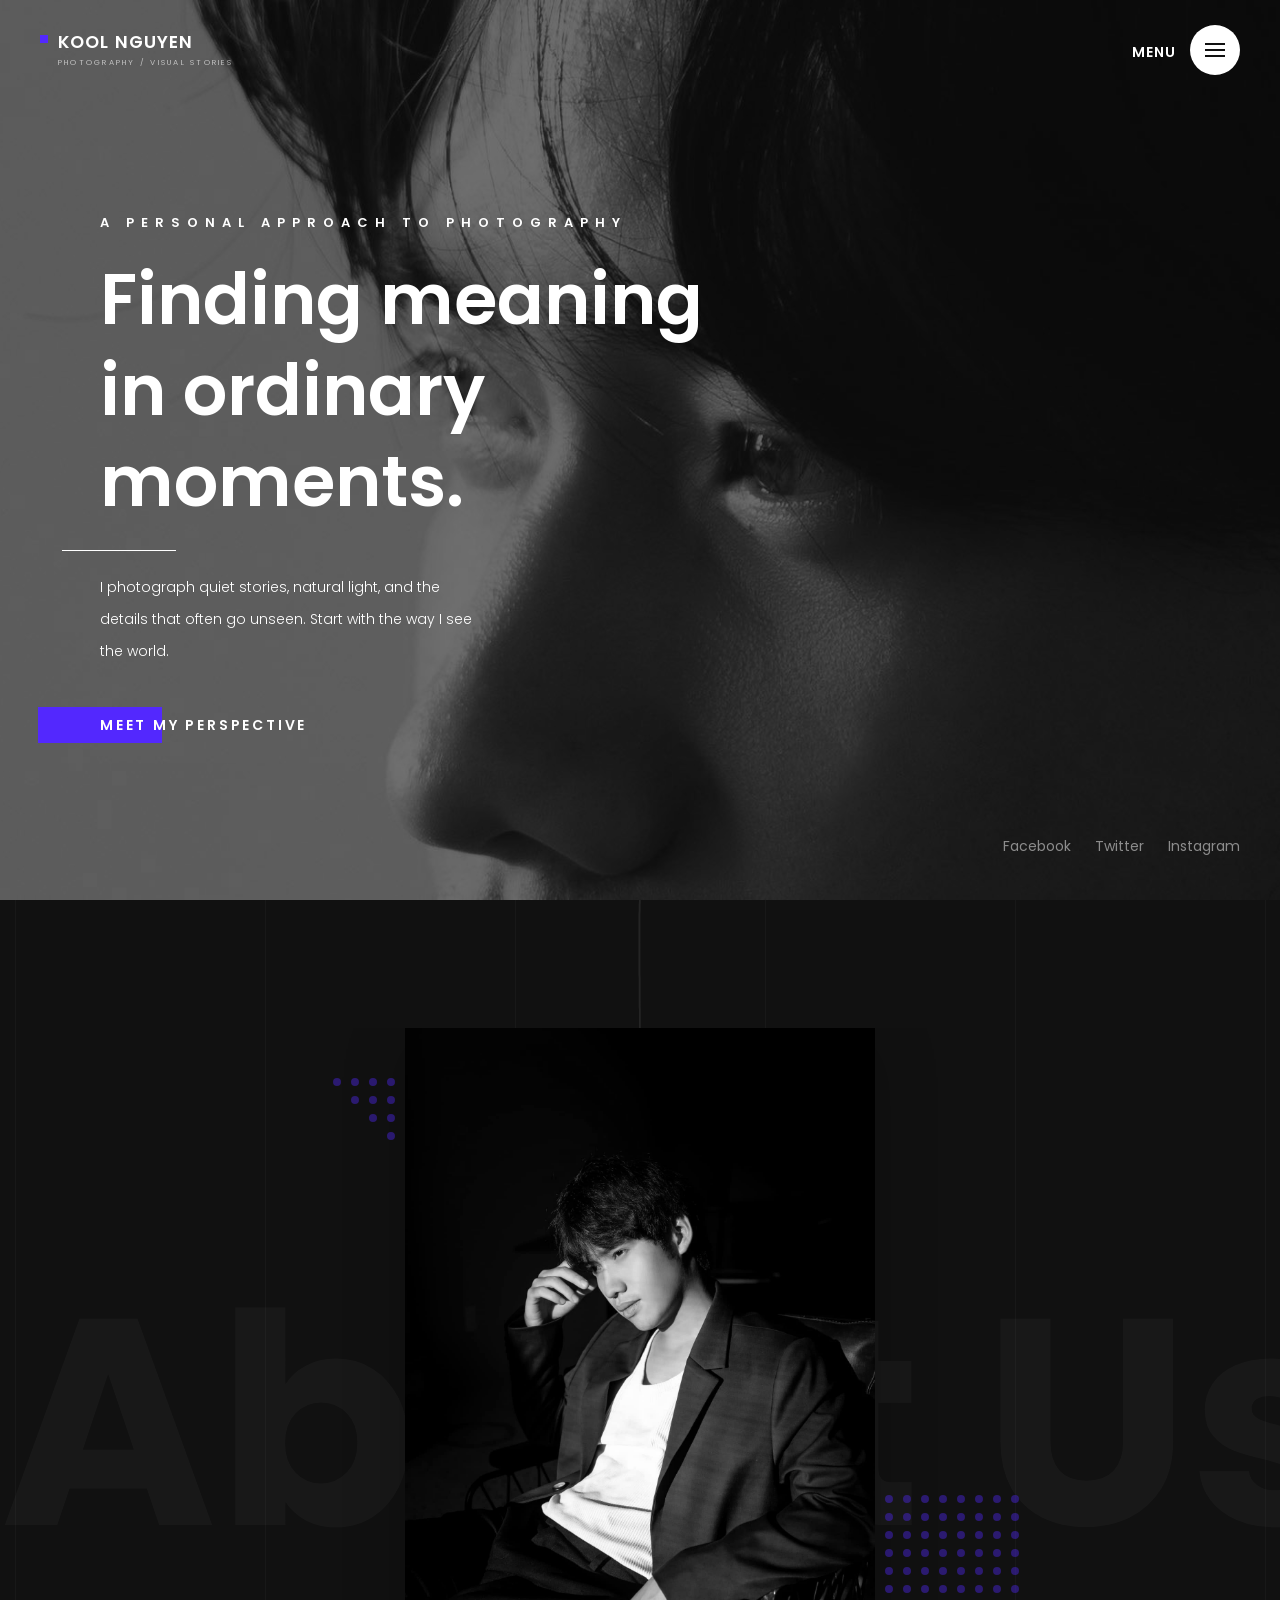
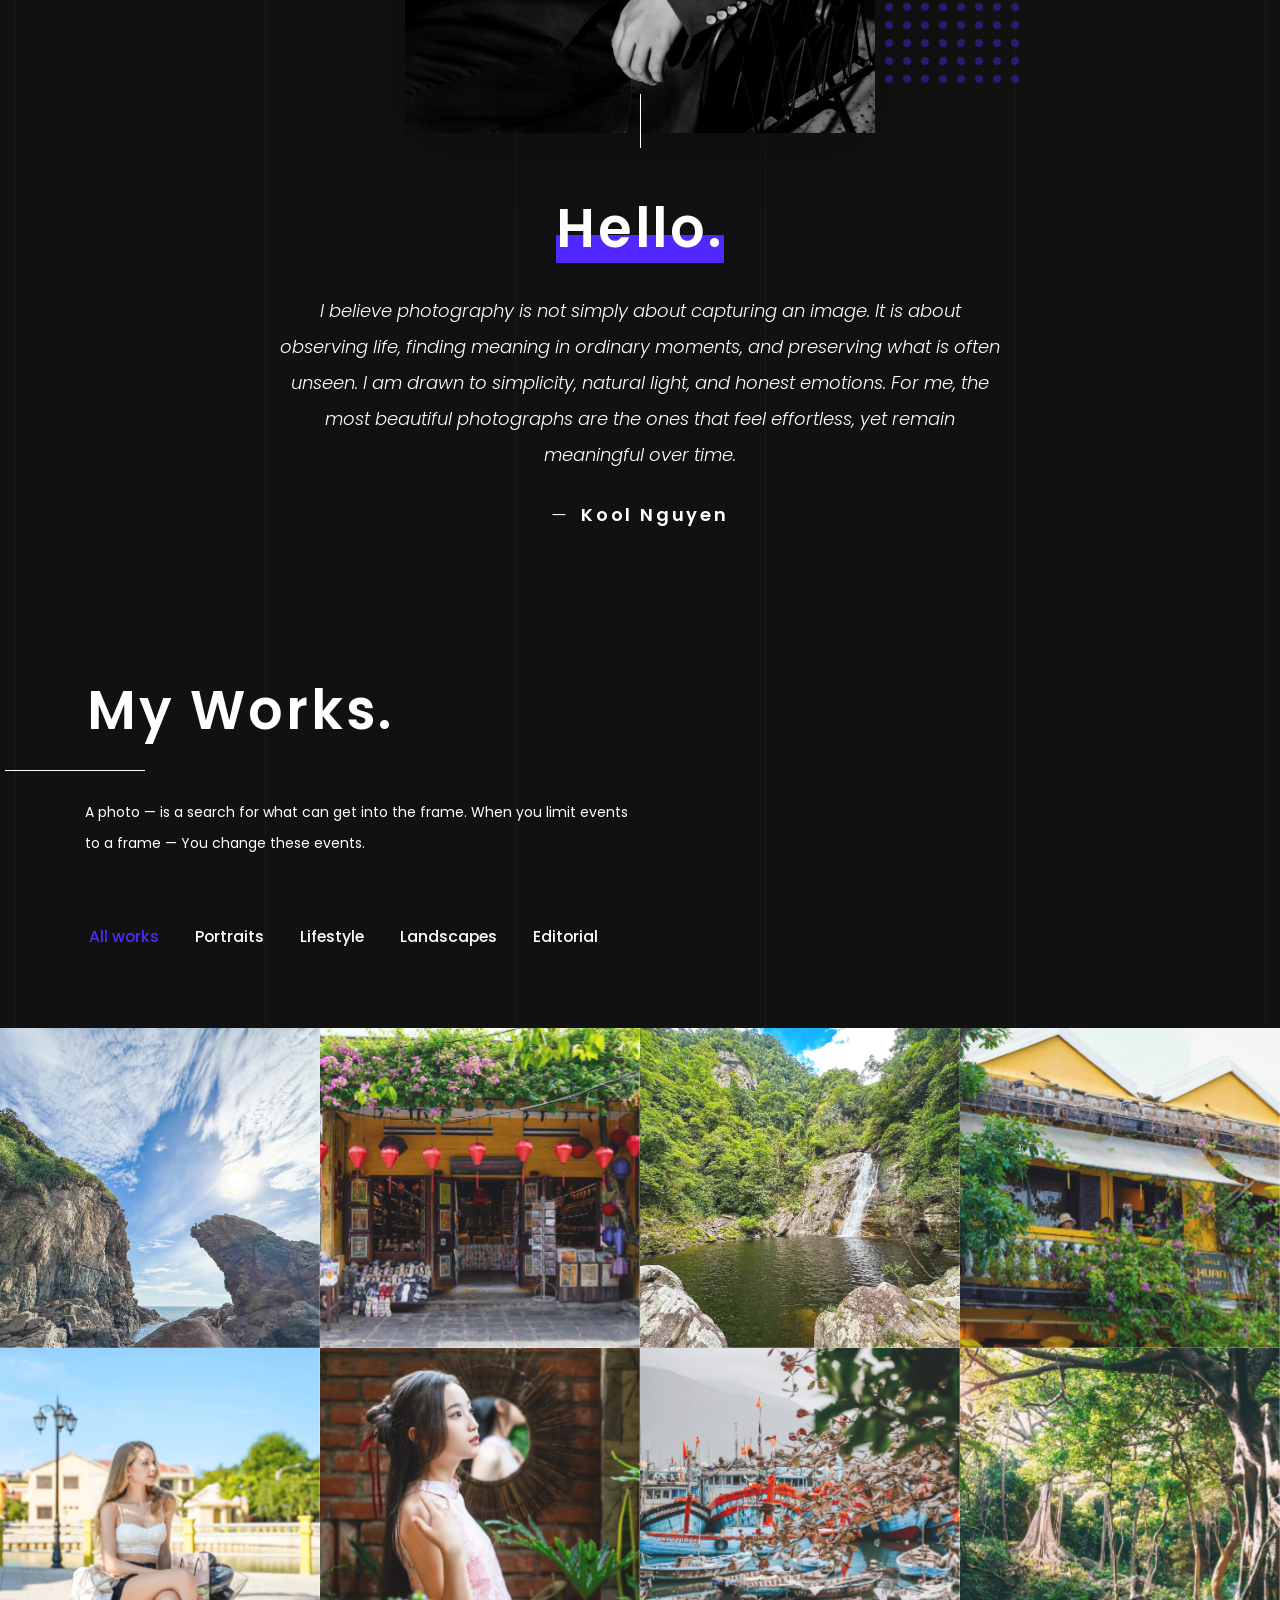
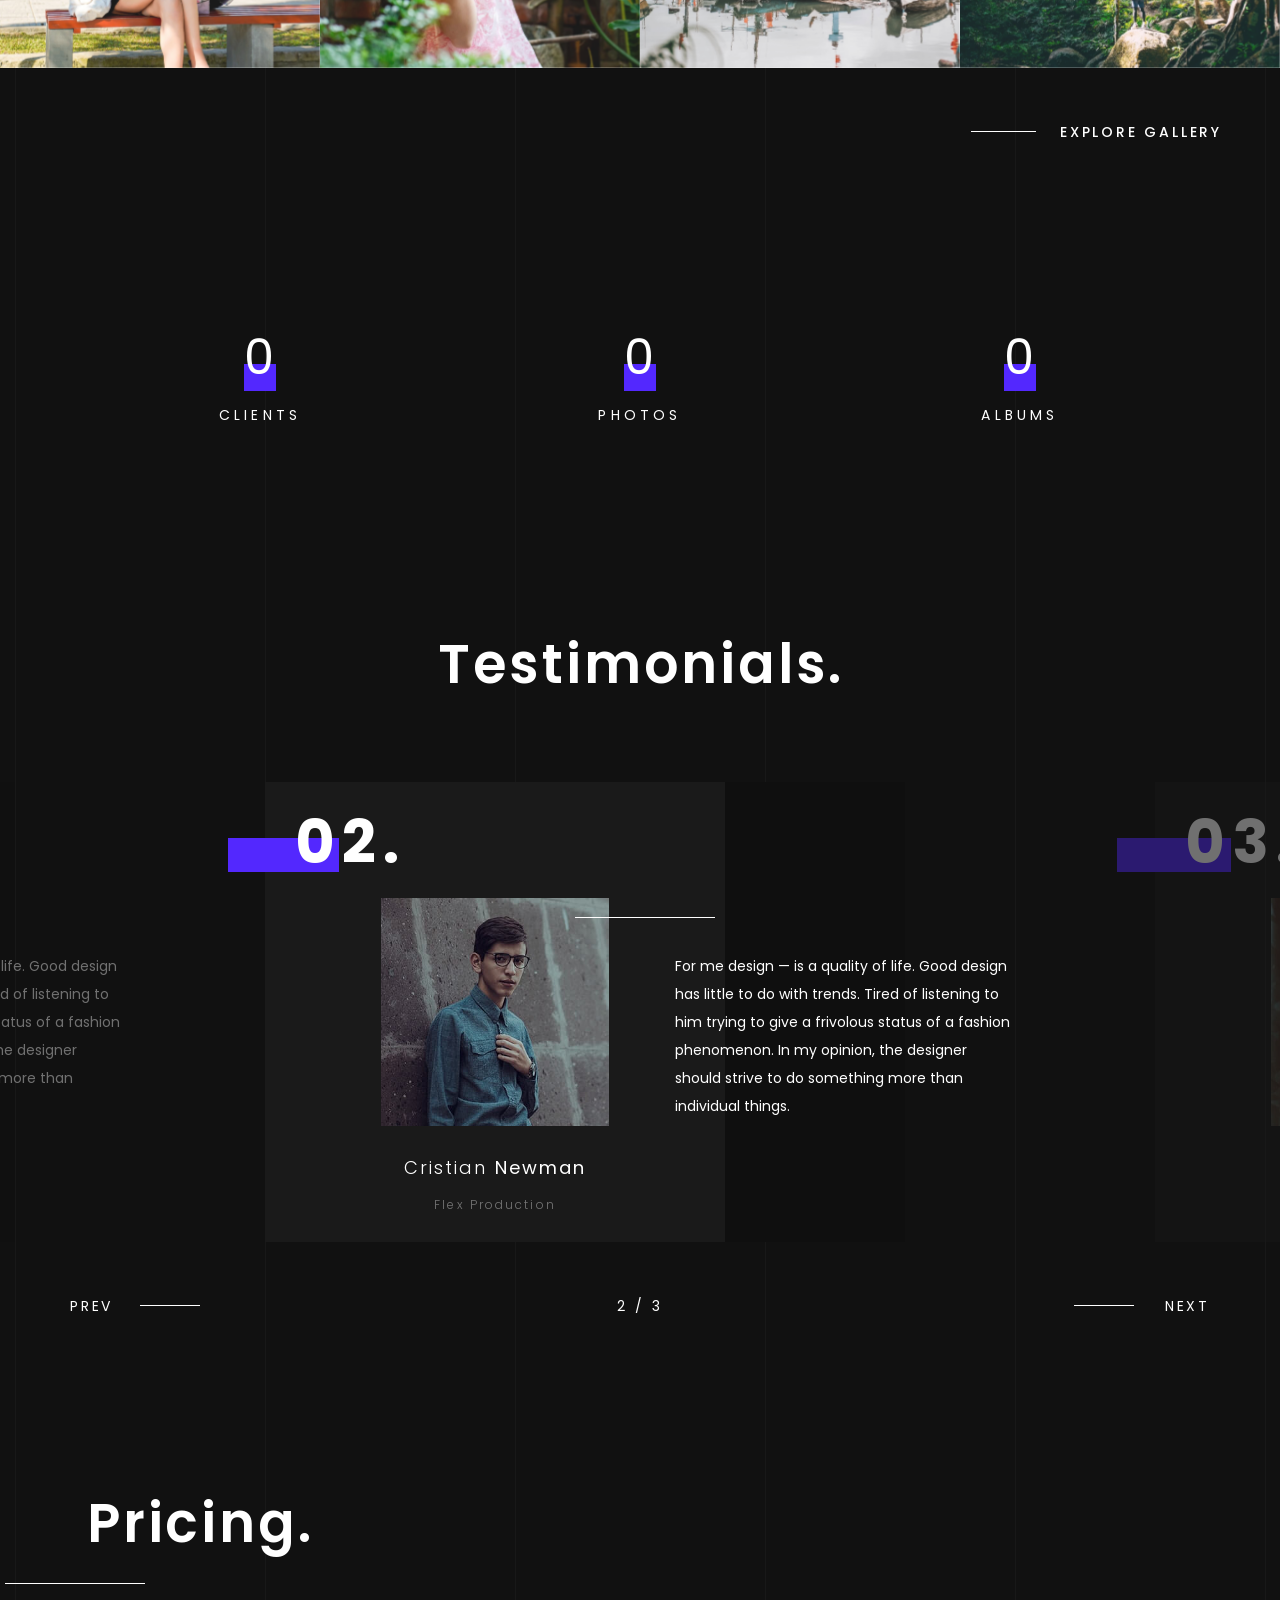
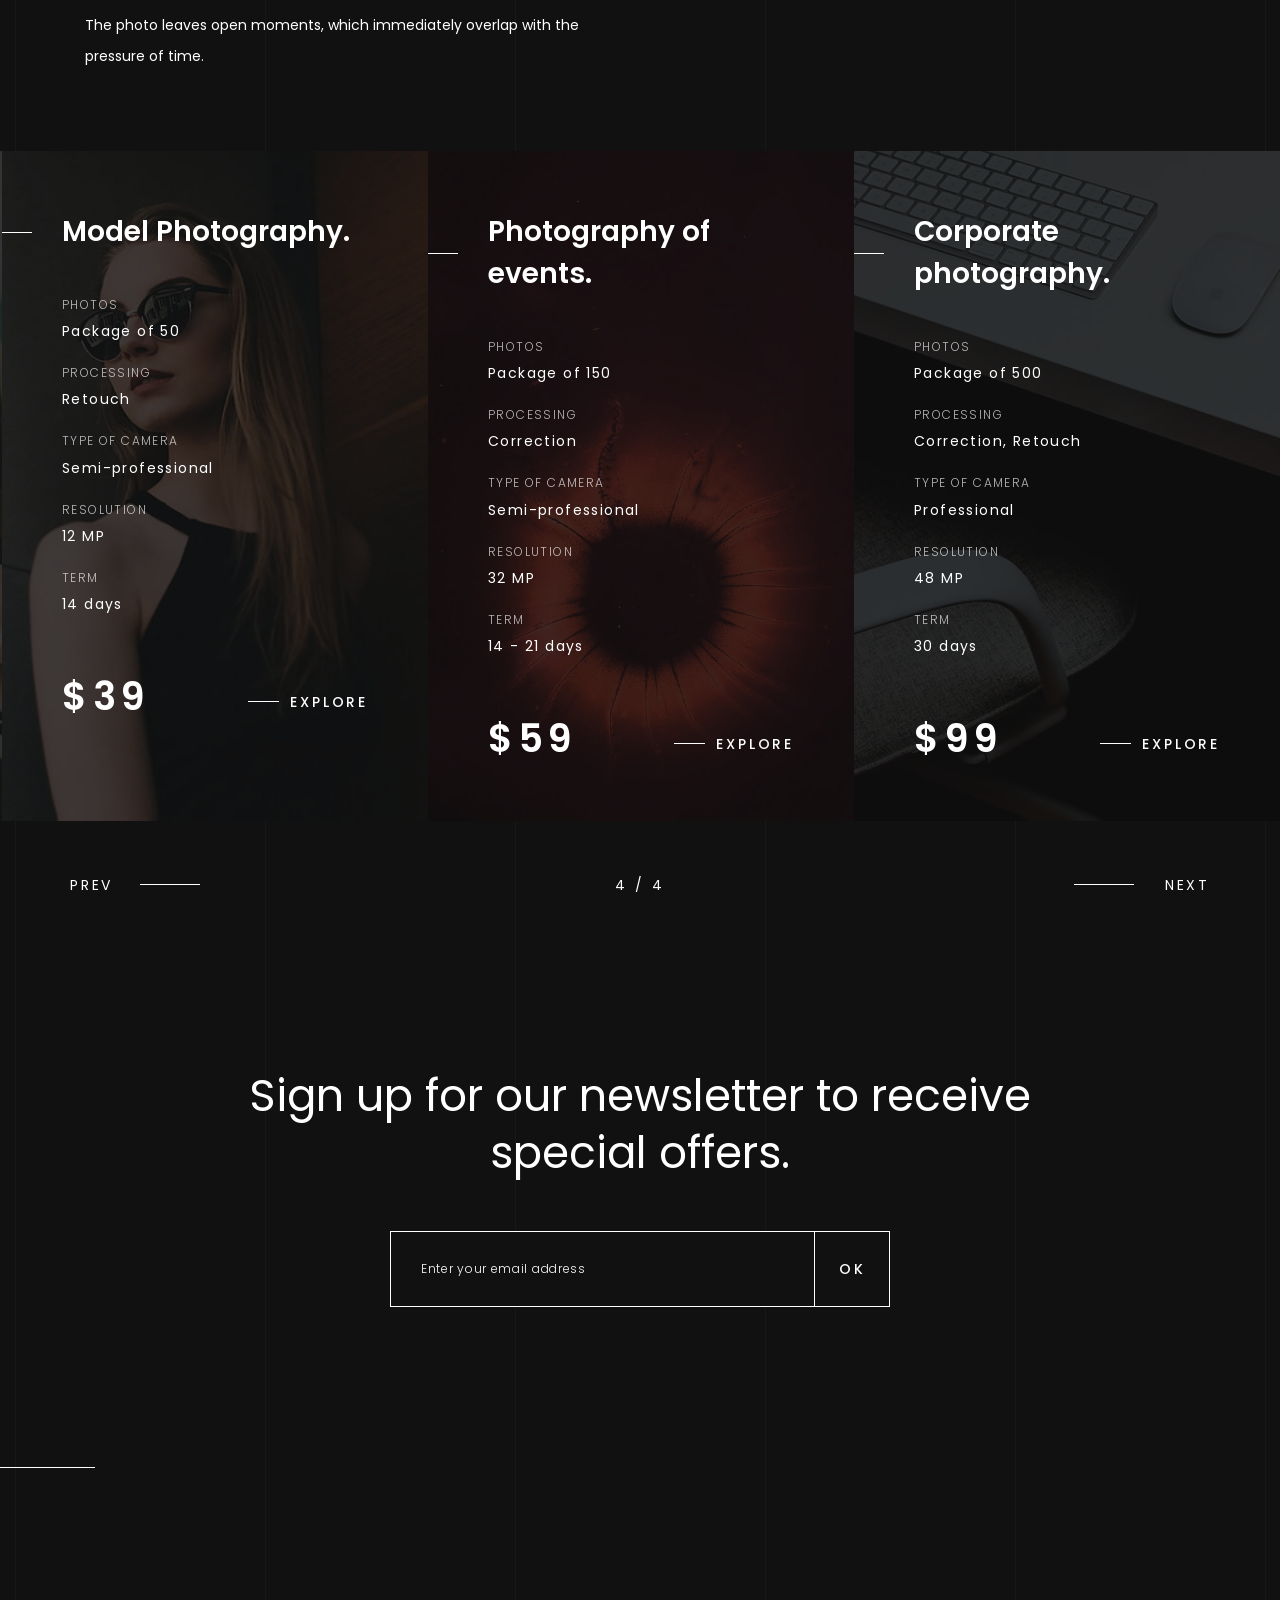
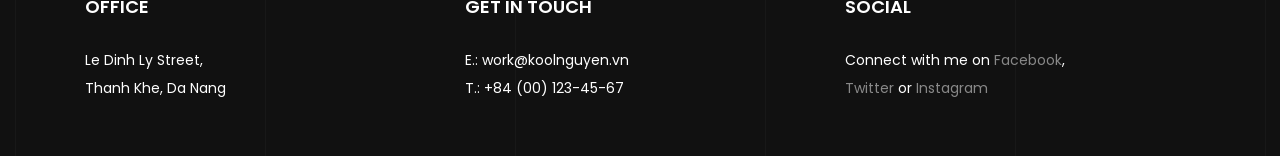
==== index.html @ 9865dab1 "new" ====
<!DOCTYPE html>
<html lang="en">

<head>
	<meta charset="utf-8" />
	<title>Kool Nguyen – Photography / Visual stories</title>

	<!-- Meta Data -->
	<meta http-equiv="X-UA-Compatible" content="IE=edge">
	<meta name="viewport" content="width=device-width, initial-scale=1">
	<meta name="author" content="ArtStyles Brand (ArtTemplate, ArtIcons)" />
	<meta name="keywords" content="" />
	<meta name="description" content="" />

	<!-- Favicons -->
	<link rel="apple-touch-icon" sizes="144x144" href="images/favicons/apple-touch-icon-144x144.png">
	<link rel="apple-touch-icon" sizes="114x114" href="images/favicons/apple-touch-icon-114x114.png">
	<link rel="apple-touch-icon" sizes="72x72" href="images/favicons/apple-touch-icon-72x72.png">
	<link rel="apple-touch-icon" sizes="57x57" href="images/favicons/apple-touch-icon-57x57.png">
	<link rel="shortcut icon" href="images/favicons/favicon.png" type="image/png">

	<!-- Styles -->
	<link rel="stylesheet" type="text/css" href="style/style.css" />

	<!-- Modernizr -->
	<script src="js/modernizr.custom.js" type="text/javascript"></script>

</head>

<body>
	<div class="loading animated">
		<div class="loading-wrap animated bounceInLeft">
			<span class="logotype animated infinite bounceIn">Kool Nguyen</span>
			<span class="loading-tagline">Photography / Visual stories</span>
		</div>
	</div>

	<!-- Header -->
	<nav class="navbar animated slideInDown">
		<div class="navbar-left">
			<a href="index.html" class="navbar-brand " title="Kool Nguyen – Photography / Visual stories">
				<span class="brand-name">Kool Nguyen</span>
				<span class="brand-tagline">Photography / Visual stories</span>
			</a>
		</div>
		<div id="open-overlay-nav" class="hamburger">
			<span class="hamburger__line"></span>
			<span class="hamburger__line"></span>
			<span class="hamburger__line"></span>
			<span class="hamburger__text">Menu</span>
		</div>
	</nav>
	<!-- /Header -->

	<!-- Hero -->
	<header class="hero jarallax" data-image="img/hero-image6.jpg">
		<div class="container">
			<div class="hero__caption" data-start="opacity:1; transform[swing]:translateY(0px)"
				data-500-start="opacity:0; transform[swing]:translateY(-100px)">
				<div class="hero__row">
					<h6 class="title__h6 title__overhead">a personal approach to photography</h6>
					<h1 class="title__h1 hero__title hero__title_line">Finding meaning<br />in ordinary moments.</h1>
					<p class="hero__description">I photograph quiet stories, natural light, and the details that often go unseen. Start with the way I see the world.</p>
					<a class="btn hero__btn" href="#hello">Meet my perspective</a>
				</div>
			</div>
		</div>
		<div class="hero__social animated slideInUp">
			<a class="link_decoration" href="#facebook">Facebook</a>
			<a class="link_decoration" href="#twitter">Twitter</a>
			<a class="link_decoration" href="#instagram">Instagram</a>
		</div>
	</header>
	<!-- /Hero -->

	<!-- Hello -->
	<section class="section section__hello section_no-space-bottom" id="hello">
		<div class="container">
			<div class="box-image">
				<div class="reveal">
					<img src="img/hello-image3.jpg" alt="Hello!">
				</div>
			</div>
			<div class="row justify-content-center">
				<div class="col-12 col-lg-8 col__quote text-center" data-bottom="transform[swing]:translateY(0px)"
					data--400-top="transform[swing]:translateY(-100px)">
					<h2 class="title__section title__h1 title_decoration title_vertical-line-top">Hello.</h2>
					<blockquote class="block-quote block-quote__about">
						<p>I believe photography is not simply about capturing an image. It is about observing life,
							finding meaning in ordinary moments, and preserving what is often unseen. I am drawn to
							simplicity, natural light, and honest emotions. For me, the most beautiful photographs are
							the ones that feel effortless, yet remain meaningful over time.</p>
						— <cite>Kool Nguyen</cite>
					</blockquote>
				</div>
			</div>
		</div>
		<div class="text-decoration" data-100-start="transform[swing]:translateY(100px)"
			data--800-top="transform[swing]:translateY(-100px)">About Us</div>
	</section>
	<!-- /Hello -->

	<!-- My Works -->
	<section class="section section-works">
		<div class="container">
			<div class="row">
				<div class="col section__header-wrap">
					<h2 class="title__section title__h1 title_horizontal-line"><span class="reveal reveal_gray">My
							Works.</span></h2>
					<p class="section__subtitle">A photo — is a search for what can get into the frame. When you limit
						events to a frame — You change these events.</p>
				</div>
				<div class="col-12 works-filter-wrap">
					<div class="select works-filter">
						<span class="placeholder">Select category</span>
						<ul class="filter">
							<li class="filter__item active" data-filter="*"><a class="filter__link active" href="#filter">All works</a></li>
							<li class="filter__item" data-filter=".category-portraits"><a class="filter__link" href="#filter">Portraits</a></li>
							<li class="filter__item" data-filter=".category-lifestyle"><a class="filter__link" href="#filter">Lifestyle</a></li>
							<li class="filter__item" data-filter=".category-landscapes"><a class="filter__link" href="#filter">Landscapes</a></li>
							<li class="filter__item" data-filter=".category-editorial"><a class="filter__link" href="#filter">Editorial</a></li>
						</ul>
						<input type="hidden" name="works-category" />
					</div>
				</div>
			</div>
		</div>

		<div class="container-fluid">
			<div class="grid-gallery grid-gallery__base grid-gallery_fully filter-container">
				<!-- Picture -->
				<figure class="item-portfolio item-portfolio__column-four category-portraits">
					<a class="link-photo" href="img/01_image.jpg" data-width="900" data-height="900"
						data-caption="<div class='options__photo'><span>MAKE</span>NIKON D700</div><div class='options__photo'><span>SHUTTER SPEED</span>1/2500s</div><div class='options__photo'><span>APERTURE</span>f/1.2</div><div class='options__photo'><span>FOCAL LENGTH</span>25mm</div><div class='options__photo'><span>ISO</span>200</div>">
						<img class="image-portfolio" src="img/01_image.jpg" alt="Photo">
					</a>
					<ul class="item-details">
						<li><a href="#location"><i class="fa fa-location-arrow" aria-hidden="true"></i></a></li>
						<li class="item-details_right"><a href="#like"><i class="fa fa-heart"
									aria-hidden="true"></i></a><span>18</span></li>
					</ul>
				</figure>

				<!-- Picture -->
				<figure class="item-portfolio item-portfolio__column-four category-lifestyle">
					<a class="link-photo" href="img/03_image.jpg" data-width="900" data-height="1800"
						data-caption="<div class='options__photo'><span>MAKE</span>NIKON D700</div><div class='options__photo'><span>SHUTTER SPEED</span>1/2500s</div><div class='options__photo'><span>APERTURE</span>f/1.2</div><div class='options__photo'><span>FOCAL LENGTH</span>25mm</div><div class='options__photo'><span>ISO</span>200</div>">
						<img class="image-portfolio" src="img/03_image.jpg" alt="Photo">
					</a>
					<ul class="item-details">
						<li><a href="#location"><i class="fa fa-location-arrow" aria-hidden="true"></i></a></li>
						<li class="item-details_right"><a href="#like"><i class="fa fa-heart"
									aria-hidden="true"></i></a><span>61</span></li>
					</ul>
				</figure>

				<!-- Picture -->
				<figure class="item-portfolio item-portfolio__column-four category-landscapes">
					<a class="link-photo" href="img/02_image.jpg" data-width="900" data-height="900"
						data-caption="<div class='options__photo'><span>MAKE</span>NIKON D700</div><div class='options__photo'><span>SHUTTER SPEED</span>1/2500s</div><div class='options__photo'><span>APERTURE</span>f/1.2</div><div class='options__photo'><span>FOCAL LENGTH</span>25mm</div><div class='options__photo'><span>ISO</span>200</div>">
						<img class="image-portfolio" src="img/02_image.jpg" alt="Photo">
					</a>
					<ul class="item-details">
						<li><a href="#location"><i class="fa fa-location-arrow" aria-hidden="true"></i></a></li>
						<li class="item-details_right"><a href="#like"><i class="fa fa-heart"
									aria-hidden="true"></i></a><span>39</span></li>
					</ul>
				</figure>

				<!-- Picture -->
				<figure class="item-portfolio item-portfolio__column-four category-portraits">
					<a class="link-photo" href="img/04_image.jpg" data-width="900" data-height="1800"
						data-caption="<div class='options__photo'><span>MAKE</span>NIKON D700</div><div class='options__photo'><span>SHUTTER SPEED</span>1/2500s</div><div class='options__photo'><span>APERTURE</span>f/1.2</div><div class='options__photo'><span>FOCAL LENGTH</span>25mm</div><div class='options__photo'><span>ISO</span>200</div>">
						<img class="image-portfolio" src="img/04_image.jpg" alt="Photo">
					</a>
					<ul class="item-details">
						<li><a href="#location"><i class="fa fa-location-arrow" aria-hidden="true"></i></a></li>
						<li class="item-details_right"><a href="#like"><i class="fa fa-heart"
									aria-hidden="true"></i></a><span>7</span></li>
					</ul>
				</figure>

				<!-- Picture -->
				<figure class="item-portfolio item-portfolio__column-four category-lifestyle">
					<a class="link-photo" href="img/05_image.jpg" data-width="900" data-height="900"
						data-caption="<div class='options__photo'><span>MAKE</span>NIKON D700</div><div class='options__photo'><span>SHUTTER SPEED</span>1/2500s</div><div class='options__photo'><span>APERTURE</span>f/1.2</div><div class='options__photo'><span>FOCAL LENGTH</span>25mm</div><div class='options__photo'><span>ISO</span>200</div>">
						<img class="image-portfolio" src="img/05_image.jpg" alt="Photo">
					</a>
					<ul class="item-details">
						<li><a href="#location"><i class="fa fa-location-arrow" aria-hidden="true"></i></a></li>
						<li class="item-details_right"><a href="#like"><i class="fa fa-heart"
									aria-hidden="true"></i></a><span>24</span></li>
					</ul>
				</figure>

				<!-- Picture -->
				<figure class="item-portfolio item-portfolio__column-four category-landscapes">
					<a class="link-photo" href="img/06_image.jpg" data-width="900" data-height="900"
						data-caption="<div class='options__photo'><span>MAKE</span>NIKON D700</div><div class='options__photo'><span>SHUTTER SPEED</span>1/2500s</div><div class='options__photo'><span>APERTURE</span>f/1.2</div><div class='options__photo'><span>FOCAL LENGTH</span>25mm</div><div class='options__photo'><span>ISO</span>200</div>">
						<img class="image-portfolio" src="img/06_image.jpg" alt="Photo">
					</a>
					<ul class="item-details">
						<li><a href="#location"><i class="fa fa-location-arrow" aria-hidden="true"></i></a></li>
						<li class="item-details_right"><a href="#like"><i class="fa fa-heart"
									aria-hidden="true"></i></a><span>14</span></li>
					</ul>
				</figure>

				<!-- Picture -->
				<figure class="item-portfolio item-portfolio__column-four category-editorial">
					<a class="link-photo" href="img/14_image.jpg" data-width="600" data-height="800"
						data-caption="<div class='options__photo'><span>MAKE</span>NIKON D700</div><div class='options__photo'><span>SHUTTER SPEED</span>1/2500s</div><div class='options__photo'><span>APERTURE</span>f/1.2</div><div class='options__photo'><span>FOCAL LENGTH</span>25mm</div><div class='options__photo'><span>ISO</span>200</div>">
						<img class="image-portfolio" src="img/14_image.jpg" alt="Photo">
					</a>
					<ul class="item-details">
						<li><a href="#location"><i class="fa fa-location-arrow" aria-hidden="true"></i></a></li>
						<li class="item-details_right"><a href="#like"><i class="fa fa-heart"
									aria-hidden="true"></i></a><span>24</span></li>
					</ul>
				</figure>

				<!-- Picture -->
				<figure class="item-portfolio item-portfolio__column-four category-lifestyle">
					<a class="link-photo" href="img/19_image.jpg" data-width="900" data-height="1340"
						data-caption="<div class='options__photo'><span>MAKE</span>NIKON D700</div><div class='options__photo'><span>SHUTTER SPEED</span>1/2500s</div><div class='options__photo'><span>APERTURE</span>f/1.2</div><div class='options__photo'><span>FOCAL LENGTH</span>25mm</div><div class='options__photo'><span>ISO</span>200</div>">
						<img class="image-portfolio" src="img/19_image.jpg" alt="Photo">
					</a>
					<ul class="item-details">
						<li><a href="#location"><i class="fa fa-location-arrow" aria-hidden="true"></i></a></li>
						<li class="item-details_right"><a href="#like"><i class="fa fa-heart"
									aria-hidden="true"></i></a><span>14</span></li>
					</ul>
				</figure>
			</div>

			<a href="#" class="btn-link btn-link_right">explore gallery</a>
		</div>
	</section>
	<!-- /My Works -->

	<!-- Statistics -->
	<section class="section section-counters text-center">
		<div class="container">
			<div class="row os">
				<div class="col-12 col-md-4">
					<div class="counter">
						<div class="counter__date title_decoration">300</div>
						<div class="counter__name">Clients</div>
					</div>
				</div>
				<div class="col-12 col-md-4">
					<div class="counter">
						<div class="counter__date title_decoration">4357</div>
						<div class="counter__name">Photos</div>
					</div>
				</div>
				<div class="col-12 col-md-4">
					<div class="counter counter_last-child">
						<div class="counter__date title_decoration">500</div>
						<div class="counter__name">Albums</div>
					</div>
				</div>
			</div>
		</div>
	</section>
	<!-- /Statistics -->

	<!-- Testimonials -->
	<section class="section  section_top-space-230">
		<div class="container">
			<div class="row">
				<div class="col section__header-wrap">
					<h2 class="title__section title__h1 title_center"><span
							class="reveal reveal_gray">Testimonials.</span></h2>
				</div>
			</div>
		</div>

		<div class="client-carousel swiper-container">
			<div class="swiper-wrapper">
				<!-- Item -->
				<div class="swiper-slide client-carousel-item">
					<div class="item__block-number">
						<span>01.</span>
					</div>
					<div class="item__block-author">
						<div class="item__block-image">
							<img src="img/client_image_01.jpg" alt="Alison Cooper">
						</div>
						<div class="item__block-name">
							<h3 class="client__name">Alison <strong>Cooper</strong></h3>
							<h4 class="cleint__organization">LEX Сompany</h4>
						</div>
					</div>
					<div class="item__block-description">
						<p>For me design — is a quality of life. Good design has little to do with trends. Tired of
							listening to him trying to give a frivolous status of a fashion phenomenon. In my opinion,
							the designer should strive to do something more than individual things.</p>
					</div>
				</div>
				<!-- /Item -->

				<!-- Item -->
				<div class="swiper-slide client-carousel-item">
					<div class="item__block-author">
						<div class="item__block-number">
							<span>02.</span>
						</div>
						<div class="item__block-image">
							<img src="img/client_image_02.jpg" alt="Alison Cooper">
						</div>
						<div class="item__block-name">
							<h3 class="client__name">Cristian <strong>Newman</strong></h3>
							<h4 class="cleint__organization">Flex Production</h4>
						</div>
					</div>
					<div class="item__block-description">
						<p>For me design — is a quality of life. Good design has little to do with trends. Tired of
							listening to him trying to give a frivolous status of a fashion phenomenon. In my opinion,
							the designer should strive to do something more than individual things.</p>
					</div>
				</div>
				<!-- /Item -->

				<!-- Item -->
				<div class="swiper-slide client-carousel-item">
					<div class="item__block-number">
						<span>03.</span>
					</div>
					<div class="item__block-author">
						<div class="item__block-image">
							<img src="img/client_image_03.jpg" alt="Alison Cooper">
						</div>
						<div class="item__block-name">
							<h3 class="client__name">Jennifer <strong>Pallian</strong></h3>
							<h4 class="cleint__organization">ONE Plus Agency</h4>
						</div>
					</div>
					<div class="item__block-description">
						<p>I like people with a sophisticated mind and at the same time simple in communication. These
							qualities can be combined quite naturally. However, objects, like people, look pathetic if
							these properties are connected in them artificially.</p>
					</div>
				</div>
				<!-- /Item -->
			</div>

			<!-- Control -->
			<div class="swiper-control">
				<div class="swiper-pagination"></div>
				<div class="swiper-button-next">NEXT</div>
				<div class="swiper-button-prev">PREV</div>
			</div>
		</div>
	</section>
	<!-- /Testimonials -->

	<!-- Pricing -->
	<section class="section">
		<div class="container">
			<div class="row">
				<div class="col section__header-wrap">
					<h2 class="title__section title__h1 title_horizontal-line"><span
							class="reveal reveal_gray">Pricing.</span></h2>
					<p class="section__subtitle">The photo leaves open moments, which immediately overlap with the
						pressure of time.</p>
				</div>
			</div>
		</div>

		<div class="pricing-grid swiper-container">
			<div class="swiper-wrapper">
				<!-- Item -->
				<div class="swiper-slide pricing-grid__item pricing-grid__item_one"
					style="background-image: url(img/image_pricing_01.jpg)">
					<h4 class="title__h4">Model Photography.</h4>
					<div class="pricing-options">
						<div class="pricing-options__name">Photos</div>
						<div class="pricing-options__included">Package of 50</div>
					</div>
					<div class="pricing-options">
						<div class="pricing-options__name">Processing</div>
						<div class="pricing-options__included">Retouch</div>
					</div>
					<div class="pricing-options">
						<div class="pricing-options__name">Type of camera</div>
						<div class="pricing-options__included">Semi-professional</div>
					</div>
					<div class="pricing-options">
						<div class="pricing-options__name">Resolution</div>
						<div class="pricing-options__included">12 MP</div>
					</div>
					<div class="pricing-options">
						<div class="pricing-options__name">Term</div>
						<div class="pricing-options__included">14 days</div>
					</div>
					<footer class="pricing-footer">
						<div class="price">$39</div>
						<a href="#price" class="btn-link btn-link_right">Explore</a>
					</footer>
				</div>
				<!-- /Item -->

				<!-- Item -->
				<div class="swiper-slide pricing-grid__item pricing-grid__item_two"
					style="background-image: url(img/image_pricing_02.jpg)">
					<h4 class="title__h4">Photography of events.</h4>
					<div class="pricing-options">
						<div class="pricing-options__name">Photos</div>
						<div class="pricing-options__included">Package of 150</div>
					</div>
					<div class="pricing-options">
						<div class="pricing-options__name">Processing</div>
						<div class="pricing-options__included">Correction</div>
					</div>
					<div class="pricing-options">
						<div class="pricing-options__name">Type of camera</div>
						<div class="pricing-options__included">Semi-professional</div>
					</div>
					<div class="pricing-options">
						<div class="pricing-options__name">Resolution</div>
						<div class="pricing-options__included">32 MP</div>
					</div>
					<div class="pricing-options">
						<div class="pricing-options__name">Term</div>
						<div class="pricing-options__included">14 - 21 days</div>
					</div>
					<footer class="pricing-footer">
						<div class="price">$59</div>
						<a href="#price" class="btn-link btn-link_right">Explore</a>
					</footer>
				</div>
				<!-- /Item -->

				<!-- Item -->
				<div class="swiper-slide pricing-grid__item pricing-grid__item_three"
					style="background-image: url(img/image_pricing_03.jpg)">
					<h4 class="title__h4">Corporate photography.</h4>
					<div class="pricing-options">
						<div class="pricing-options__name">Photos</div>
						<div class="pricing-options__included">Package of 500</div>
					</div>
					<div class="pricing-options">
						<div class="pricing-options__name">Processing</div>
						<div class="pricing-options__included">Correction, Retouch</div>
					</div>
					<div class="pricing-options">
						<div class="pricing-options__name">Type of camera</div>
						<div class="pricing-options__included">Professional</div>
					</div>
					<div class="pricing-options">
						<div class="pricing-options__name">Resolution</div>
						<div class="pricing-options__included">48 MP</div>
					</div>
					<div class="pricing-options">
						<div class="pricing-options__name">Term</div>
						<div class="pricing-options__included">30 days</div>
					</div>
					<footer class="pricing-footer">
						<div class="price">$99</div>
						<a href="#price" class="btn-link btn-link_right">Explore</a>
					</footer>
				</div>
				<!-- /Item -->

				<!-- Item -->
				<div class="swiper-slide pricing-grid__item pricing-grid__item_four"
					style="background-image: url(img/image_pricing_05.jpg)">
					<h4 class="title__h4">Photography for movies.</h4>
					<div class="pricing-options">
						<div class="pricing-options__name">Photos</div>
						<div class="pricing-options__included">Unlimited</div>
					</div>
					<div class="pricing-options">
						<div class="pricing-options__name">Processing</div>
						<div class="pricing-options__included">All types of installation</div>
					</div>
					<div class="pricing-options">
						<div class="pricing-options__name">Type of camera</div>
						<div class="pricing-options__included">Professional</div>
					</div>
					<div class="pricing-options">
						<div class="pricing-options__name">Resolution</div>
						<div class="pricing-options__included">68 MP</div>
					</div>
					<div class="pricing-options">
						<div class="pricing-options__name">Term</div>
						<div class="pricing-options__included">Individual</div>
					</div>
					<footer class="pricing-footer">
						<div class="price price_small">Individual</div>
						<a href="#price" class="btn-link btn-link_right">Explore</a>
					</footer>
				</div>
				<!-- /Item -->
			</div>

			<!-- Control -->
			<div class="swiper-control">
				<div class="swiper-pagination"></div>
				<div class="swiper-button-next">NEXT</div>
				<div class="swiper-button-prev">PREV</div>
			</div>
		</div>
	</section>
	<!-- /Pricing -->

	<!-- Newsletter -->
	<section class="section section-newsletter">
		<div class="container">
			<div class="row justify-content-center">
				<div class="col-12 col-lg-9 section__header-wrap">
					<h2 class="title title__h2 title_center title_normal"><span class="reveal reveal_gray">Sign up for
							our newsletter to receive special offers.</span></h2>
				</div>
			</div>

			<div class="form-group">
				<form class="subscribe-form" data-toggle="validator">
					<div class="subscribe-form__inner">
						<input type="email" class="form-control _big email_valid" placeholder="Enter your email address"
							required data-error="Please, enter your email.">
						<button type="submit" class="btn-subscribe">OK</button>
					</div>
					<div id="validator-subscribe" class="hidden"></div>
				</form>
			</div>
		</div>
	</section>
	<!-- /Newsletter -->

	<footer class="footer">
		<div class="container">
			<div class="row">
				<div class="col-md-6 col-lg-4">
					<h5 class="title title__h6 text_uppercase">Office</h5>
					<ul class="footer__contacts list-unstyled">
						<li>Le Dinh Ly Street,<br />Thanh Khe, Da Nang</li>
					</ul>
				</div>
				<div class="col-md-6 col-lg-4">
					<h5 class="title title__h6 text_uppercase">Get in touch</h5>
					<ul class="footer__contacts list-unstyled">
						<li>E.: work@koolnguyen.vn</li>
						<li>T.: +84 (00) 123-45-67</li>
					</ul>
				</div>
				<div class="col-md-6 col-lg-4">
					<h5 class="title title__h6 text_uppercase">Social</h5>
					<ul class="footer__contacts list-unstyled">
						<li>Connect with me on <a class="link_decoration" href="#">Facebook</a>,<br /><a
								class="link_decoration" href="#">Twitter</a> or <a class="link_decoration"
								href="#">Instagram</a></li>
					</ul>
				</div>
			</div>
		</div>
	</footer>

	<!-- Overlay Menu -->
	<div class="popup popup__menu">
		<div class="popup-inner">
			<div class="dl-menu__wrap dl-menuwrapper">
				<ul class="dl-menu dl-menuopen">
					<li>
						<a href="index.html">Home</a>
					</li>
					<li><a href="#">About Me</a></li>
					<li>
						<a href="#">Works</a>
					</li>
					<li>
						<a href="#">Blog</a>
					</li>
					<li><a href="#">Contact</a></li>
				</ul>
			</div>
		</div>
	</div>
	<!-- /Overlay Menu -->

	<!-- PhotoSwipe -->
	<div class="pswp" tabindex="-1" role="dialog" aria-hidden="true">
		<div class="pswp__bg"></div>
		<div class="pswp__scroll-wrap">
			<div class="pswp__container">
				<div class="pswp__item"></div>
				<div class="pswp__item"></div>
				<div class="pswp__item"></div>
			</div>

			<div class="pswp__ui pswp__ui--hidden">
				<div class="pswp__top-bar">
					<div class="pswp__counter"></div>
					<button class="pswp__button pswp__button--close" title="Close (Esc)"></button>
					<button class="pswp__button pswp__button--fs" title="Toggle fullscreen"></button>
					<button class="pswp__button pswp__button--zoom" title="Zoom in/out"></button>
					<div class="pswp__preloader">
						<div class="pswp__preloader__icn">
							<div class="pswp__preloader__cut">
								<div class="pswp__preloader__donut"></div>
							</div>
						</div>
					</div>
				</div>

				<div class="pswp__share-modal pswp__share-modal--hidden pswp__single-tap">
					<div class="pswp__share-tooltip"></div>
				</div>
				<button class="pswp__button pswp__button--arrow--left" title="Previous (arrow left)"></button>
				<button class="pswp__button pswp__button--arrow--right" title="Next (arrow right)"></button>

				<div class="pswp__caption">
					<div class="pswp__caption__center"></div>
				</div>
			</div>
		</div>
	</div>
	<!-- /PhotoSwipe -->

	<div id="wave"></div>

	<!-- JavaScripts -->
	<script src="js/jquery-3.1.1.min.js" type="text/javascript"></script>
	<script src="js/plugins.js" type="text/javascript"></script>
	<script src="js/siriwave.js" type="text/javascript"></script>
	<script src="js/common.js" type="text/javascript"></script>

</body>
</html>
---- style/style.css ----
@import url(bootstrap.min.css);
@import url(swiper.min.css);
@import url(animate.css);
@import url(photoswipe.min.css);
@import url("https://fonts.googleapis.com/css?family=Poppins:300,300i,400,400i,500,500i,600,600i,700,700i");
@import url(../fonts/font-awesome-4.7.0/css/font-awesome.min.css);
/* -----------------------------------------------------------------
    - General Styles
----------------------------------------------------------------- */
html {
  scroll-behavior: smooth;
  -webkit-box-sizing: border-box;
  box-sizing: border-box;
}

body, html {
  font-size: 14px;
  -webkit-text-size-adjust: 100%;
}

body {
  background-image: url(../images/line-maker.svg);
  background-repeat: repeat;
  background-position: center center;
  background-color: #111111;
  color: #fff;
  font-family: "Poppins", sans-serif;
  font-weight: 400;
  line-height: 2;
  overflow-x: hidden;
  -ms-overflow-style: scrollbar;
  -webkit-font-smoothing: antialiased;
}
@media only screen and (max-width: 580px) {
  body {
    background-image: none;
  }
}

/* Input */
input[type='text'], input[type='email'], input[type='password'], input[type='datetime'], input[type='date'], input[type='month'], input[type='time'], input[type='week'], input[type='search'], input[type='tel'], textarea,
textarea.form-control {
  background-color: #111111;
  border: 1px solid #fff;
  border-radius: 0;
  box-shadow: none;
  color: #fff;
  font-weight: 300;
  height: 66px;
  letter-spacing: .05rem;
  padding-left: 30px;
  padding-right: 30px;
  position: relative;
  z-index: 2;
  -webkit-appearance: none;
  -moz-appearance: none;
  appearance: none;
}
@media only screen and (max-width: 580px) {
  input[type='text'], input[type='email'], input[type='password'], input[type='datetime'], input[type='date'], input[type='month'], input[type='time'], input[type='week'], input[type='search'], input[type='tel'], textarea,
  textarea.form-control {
    font-size: .86rem;
    height: 46px;
    padding-left: 15px;
    padding-right: 15px;
  }
}

input[type='text']:focus, input[type='email']:focus, input[type='password']:focus, input[type='datetime']:focus, input[type='date']:focus, input[type='month']:focus, input[type='time']:focus, input[type='week']:focus, input[type='search']:focus, input[type='tel']:focus, textarea:focus,
textarea.form-control:focus {
  background-color: #111111;
  border-color: #fff;
  box-shadow: none;
  color: #fff;
  outline: none;
}

input._big {
  font-size: .86rem;
  height: 76px;
}
@media only screen and (max-width: 580px) {
  input._big {
    height: 46px;
  }
}

textarea,
textarea.form-control {
  padding-top: 30px;
  padding-bottom: 30px;
  -ms-overflow-y: hidden !important;
  resize: none;
}
@media only screen and (max-width: 580px) {
  textarea,
  textarea.form-control {
    padding-top: 15px;
    padding-bottom: 15px;
  }
}

.form-group {
  margin-bottom: 40px;
  position: relative;
}
@media only screen and (max-width: 580px) {
  .form-group {
    margin-bottom: 20px;
  }
}

.has-danger .form-control {
  border-color: #5328fe;
  box-shadow: none;
}
.has-danger .form-control:focus {
  border-color: #5328fe;
  box-shadow: none;
}
.has-danger .subscribe-form__inner .btn-subscribe {
  border-left: 1px solid #5328fe;
}

#validator-subscribe,
.validation-success,
.validation-danger {
  font-size: .86rem;
  letter-spacing: .2rem;
  padding-top: 15px;
  text-align: center;
}
@media only screen and (max-width: 580px) {
  #validator-subscribe,
  .validation-success,
  .validation-danger {
    padding-top: 10px;
  }
}

.validation-success {
  color: #fff;
}

.validation-danger {
  color: #fff;
}

::placeholder,
.form-control::placeholder {
  color: #fff;
  transition: all 0.3s cubic-bezier(0.7, 0, 0.3, 1);
}

:-ms-input-placeholder,
.form-control:-ms-input-placeholder {
  color: #fff;
  opacity: 1;
  transition: all 0.3s cubic-bezier(0.7, 0, 0.3, 1);
}

:focus::placeholder {
  color: transparent;
}

:focus:-ms-input-placeholder {
  color: transparent;
}

input:-webkit-autofill,
input:-webkit-autofill:hover,
input:-webkit-autofill:focus,
input:-webkit-autofill:active {
  transition: background-color 5000s ease-in-out 0s;
  -webkit-text-fill-color: #fff !important;
}

.label {
  display: block;
  font-weight: 500;
  letter-spacing: .1rem;
  padding-left: 30px;
  position: relative;
  text-transform: uppercase;
  transform: translateY(20px);
  transition: all 0.6s 0s cubic-bezier(0.7, 0, 0.3, 1);
  z-index: 3;
  pointer-events: none;
  position: absolute;
}
@media only screen and (max-width: 580px) {
  .label {
    padding-left: 15px;
    transform: translateY(10px);
  }
}

.is-completed .label {
  transform: translateY(-32px);
}
@media only screen and (max-width: 580px) {
  .is-completed .label {
    transform: translateY(-28px);
  }
}

/* Buttons */
.btn {
  background-color: transparent;
  border: 0;
  border-radius: 0;
  color: #fff;
  cursor: pointer;
  font-family: "Poppins", sans-serif;
  font-weight: 600;
  display: inline-block;
  line-height: 2;
  letter-spacing: .2rem;
  padding: 4px 0;
  position: relative;
  text-decoration: none;
  text-transform: uppercase;
  z-index: 1;
}
.btn::before, .btn::after {
  content: '';
  height: 100%;
  position: absolute;
  left: -30%;
  top: 0;
  opacity: 1;
  z-index: -1;
  transition: all 0.6s 0s cubic-bezier(0.7, 0, 0.3, 1);
}
.btn::before {
  background-color: #5328fe;
  width: 60%;
}
.btn::after {
  background-color: #1a1a1a;
  width: 0;
}
.btn:hover, .btn:focus {
  background-color: transparent;
  color: #fff;
  outline: 0 !important;
}
.btn:hover::before, .btn:focus::before {
  left: 0;
  opacity: 0;
  width: 100%;
}
.btn:hover::after, .btn:focus::after {
  width: 100%;
}
@media only screen and (max-width: 580px) {
  .btn {
    font-size: 1rem;
    letter-spacing: .1rem;
  }
}
.btn--big {
  font-size: 1.5rem;
}

.touch .btn::after {
  display: none;
}

.btn-load__col {
  display: flex;
  justify-content: center;
}
.btn-load__col_space {
  margin-top: 100px;
}
@media only screen and (max-width: 580px) {
  .btn-load__col_space {
    margin-top: 30px;
  }
}
.btn-load__wrap {
  display: inline-flex;
  flex-direction: column;
}
.btn-load__button {
  background-color: transparent;
  border: 1px solid #fff;
  border-radius: 50%;
  cursor: pointer;
  display: block;
  margin: 0 auto 10px;
  position: relative;
  height: 40px;
  width: 40px;
  transition: all 0.6s cubic-bezier(0.7, 0, 0.3, 1);
}
.btn-load__button::after, .btn-load__button::before {
  content: '';
  background-color: #fff;
  position: absolute;
  margin: auto;
  top: 0;
  bottom: 0;
  left: 0;
  right: 0;
  transition: all 0.6s cubic-bezier(0.7, 0, 0.3, 1);
}
.btn-load__button::after {
  height: 2px;
  width: 14px;
}
.btn-load__button::before {
  height: 14px;
  width: 2px;
}
.btn-load__button:hover, .btn-load__button:focus {
  background-color: #fff;
}
.btn-load__button:hover::after, .btn-load__button:hover::before, .btn-load__button:focus::after, .btn-load__button:focus::before {
  background-color: #111111;
}
.btn-load__button .ripple {
  height: 40px;
  position: absolute;
  top: -1px;
  left: -1px;
  opacity: 0;
  width: 40px;
  transition: all 0.6s cubic-bezier(0.7, 0, 0.3, 1);
}
.btn-load__button .ripple::before, .btn-load__button .ripple::after {
  content: '';
  background-color: #fff;
  border-radius: 50%;
  height: 100%;
  position: absolute;
  left: 0;
  opacity: 0;
  pointer-events: none;
  width: 100%;
  animation: anim-ripple 1.2s ease-out infinite forwards;
}
.btn-load__button .ripple::after {
  animation-delay: 0.4s;
}
.btn-load__button:hover .ripple {
  opacity: .1;
}
.btn-load__text {
  font-size: .86rem;
  font-weight: 500;
  display: block;
  letter-spacing: .1rem;
  text-align: center;
  text-transform: uppercase;
}

button:focus {
  outline: none;
}

/* Link */
.btn-link {
  color: #fff;
  font-weight: 500;
  letter-spacing: .2rem;
  position: relative;
  text-decoration: none;
  text-transform: uppercase;
}
.btn-link::after {
  background-color: #fff;
  content: '';
  height: 1px;
  margin: auto 0;
  position: absolute;
  top: 0;
  bottom: 1px;
  left: -55%;
  width: 40%;
  transition: all 0.6s cubic-bezier(0.7, 0, 0.3, 1);
}
.btn-link:hover {
  color: inherit;
  text-decoration: none;
}
.btn-link:hover::after {
  left: 0;
  width: 100%;
}
.btn-link_right {
  float: right;
}

@keyframes anim-ripple {
  0% {
    opacity: 0;
    transform: scale3d(3, 3, 1);
  }
  50% {
    opacity: 1;
  }
  100% {
    opacity: 0;
    transform: scale3d(1, 1, 1);
  }
}
/* -----------------------------------------------------------------
    - Typography
----------------------------------------------------------------- */
h1, h2, h3, h4, h5, h6 {
  font-family: "Poppins", sans-serif;
  font-weight: 600;
  line-height: 1.3;
}

.title__h1 {
  font-size: 3.8571rem;
  margin-top: 30px;
  margin-bottom: 24px;
}
@media only screen and (max-width: 580px) {
  .title__h1 {
    font-size: 2.5rem;
    line-height: 1.32;
    margin-top: 20px;
  }
}
.title__h2 {
  font-size: 3.1428rem;
  margin-top: 30px;
  margin-bottom: 24px;
}
@media only screen and (max-width: 580px) {
  .title__h2 {
    font-size: 2.2rem;
  }
}
.title__h3 {
  font-size: 2.4285rem;
  line-height: 1.5;
  margin-top: 30px;
  margin-bottom: 24px;
}
@media only screen and (max-width: 580px) {
  .title__h3 {
    font-size: 1.8rem;
  }
}
.title__h4 {
  font-size: 2rem;
  line-height: 1.5;
  margin-top: 30px;
  margin-bottom: 24px;
}
@media only screen and (max-width: 580px) {
  .title__h4 {
    font-size: 1.5rem;
  }
}
.title__h5 {
  font-size: 1.715rem;
  margin-top: 28px;
  margin-bottom: 24px;
}
@media only screen and (max-width: 580px) {
  .title__h5 {
    font-size: 1.2rem;
  }
}
.title__h6 {
  font-size: 1.286rem;
  line-height: 1.6;
  margin-top: 26px;
  margin-bottom: 20px;
}
@media only screen and (max-width: 580px) {
  .title__h6 {
    font-size: 1rem;
  }
}
.title_big {
  font-size: 6.4rem;
}
@media only screen and (max-width: 580px) {
  .title_big {
    font-size: 4rem;
  }
}
.title_center {
  text-align: center;
}
.title_light {
  font-weight: 300;
}
.title_normal {
  font-weight: 400;
}
.title_list {
  margin-bottom: 40px;
}
@media screen and (max-width: 991px) {
  .title_list {
    margin-bottom: 24px;
  }
}
.title_decoration {
  display: inline-block;
  position: relative;
}
.title_decoration::after {
  background-color: #5328fe;
  bottom: 0;
  content: '';
  height: 40%;
  left: 0;
  position: absolute;
  width: 100%;
  z-index: -1;
}
.title_margin-bottom-50 {
  margin-bottom: 50px;
}
.title__section {
  letter-spacing: .2rem;
  margin-top: 0;
  margin-bottom: 0;
  position: relative;
}
@media only screen and (max-width: 580px) {
  .title__section {
    letter-spacing: 0;
  }
}
.title__section .reveal {
  padding-left: 2px;
  padding-bottom: 2px;
}
.title__overhead {
  font-family: "Poppins", sans-serif;
  font-size: .929rem;
  font-weight: 600;
  letter-spacing: 0.5rem;
  margin-bottom: 0;
  text-transform: uppercase;
}
@media only screen and (max-width: 580px) {
  .title__overhead {
    letter-spacing: .2rem;
  }
}
.title_horizontal-line {
  margin-bottom: 50px;
}
.title_horizontal-line::before {
  background-color: #fff;
  content: '';
  position: absolute;
  left: -80px;
  bottom: -24px;
  height: 1px;
  width: 140px;
}
.works-filter-wrap {
  margin-top: -18px;
  margin-bottom: 48px;
}
.works-filter {
}
@media only screen and (max-width: 580px) {
  .works-filter-wrap {
    margin-top: 0;
    margin-bottom: 30px;
  }
  .works-filter {
    max-width: none;
  }
}
@media only screen and (max-width: 580px) {
  .title_horizontal-line {
    margin-bottom: 24px;
  }
  .title_horizontal-line::before {
    bottom: -10px;
  }
}
.title_vertical-line-top, .title_vertical-line-bottom {
  position: relative;
}
.title_vertical-line-top::before, .title_vertical-line-bottom::before {
  background-color: #fff;
  content: '';
  height: 6vh;
  margin: 0 auto;
  position: absolute;
  left: 0;
  right: 0;
  width: 1px;
}
.title_vertical-line-top {
  margin-top: 60px;
  margin-bottom: 30px;
}
.title_vertical-line-top::before {
  bottom: 115px;
}
@media only screen and (max-width: 580px) {
  .title_vertical-line-top {
    margin-top: 40px;
  }
  .title_vertical-line-top::before {
    height: 80px;
    bottom: 70px;
  }
}
.title_vertical-line-bottom {
  margin-bottom: 5rem;
}
.title_vertical-line-bottom::before {
  bottom: 0;
  margin-bottom: -8rem;
}
@media screen and (max-width: 991px) {
  .title_vertical-line-bottom {
    margin-bottom: 0;
  }
  .title_vertical-line-bottom::before {
    height: 3rem;
    margin-bottom: -4.7rem;
  }
}
@media only screen and (max-width: 580px) {
  .title_vertical-line-bottom::before {
    height: 2.5rem;
    margin-bottom: -3.8rem;
  }
}

.text_uppercase {
  text-transform: uppercase;
}

.text_bold {
  font-weight: 600;
}

.object_fit_cover {
  width: 100%;
  height: 100%;
  object-fit: cover;
  font-family: "object-fit: cover;";
}

.block-quote {
  border: 0;
  font-family: "Poppins", sans-serif;
  font-size: 1.286rem;
  font-style: italic;
  font-weight: 300;
}
@media screen and (max-width: 580px) {
  .block-quote {
    font-size: 1rem;
  }
}
.block-quote cite {
  display: inline-block;
  font-style: normal;
  font-weight: 600;
  letter-spacing: .2rem;
  padding-left: 10px;
  padding-top: 10px;
}
.block-quote_center {
  font-size: 1.715rem;
  line-height: 1.9;
  padding-top: 90px;
  padding-left: 0;
  padding-right: 0;
  position: relative;
  text-align: center;
}
.block-quote_center::before {
  background-image: url(../images/icon-quote.svg);
  background-repeat: no-repeat;
  background-position: center;
  content: '';
  height: 52px;
  margin: 0 auto;
  position: absolute;
  top: 0;
  left: 0;
  right: 0;
  width: 60px;
}
@media only screen and (max-width: 580px) {
  .block-quote_center {
    font-size: 1.3rem;
    padding-top: 60px;
    line-height: 1.6;
  }
  .block-quote_center::before {
    width: 40px;
  }
}
.block-quote_center cite {
  font-size: 1rem;
  font-weight: 600;
  letter-spacing: .2rem;
  padding-left: 0;
  padding-top: 0;
  vertical-align: text-top;
}

a {
  color: #fff;
  text-decoration: none;
  -webkit-text-decoration-skip: objects;
  transition: all 0.6s cubic-bezier(0.7, 0, 0.3, 1);
}
a:hover, a:focus {
  color: #fff;
  outline: none;
  text-decoration: none;
}
a.link_decoration {
  color: #fff;
  display: inline-block;
  opacity: .5;
  position: relative;
  text-decoration: none;
  transition: all 0.6s cubic-bezier(0.7, 0, 0.3, 1);
}
a.link_decoration::after {
  content: '';
  background-color: #fff;
  pointer-events: none;
  height: 1px;
  position: absolute;
  left: 0;
  bottom: 0;
  opacity: 0;
  width: 100%;
  transform: translateY(10px);
  transition: all 0.3s 0s cubic-bezier(0.7, 0, 0.3, 1);
}
a.link_decoration:hover {
  color: #fff;
  opacity: 1;
  text-decoration: none;
}
a.link_decoration:hover::after {
  opacity: 1;
  transform: translateY(-1px);
}

img {
  max-width: 100%;
  -webkit-user-select: none;
  -moz-user-select: none;
  -ms-user-select: none;
  user-select: none;
}

::-moz-selection {
  background: #5328fe;
  color: #fff;
}

::selection {
  background: #5328fe;
  color: #fff;
}

/* -----------------------------------------------------------------
    - Preloader
----------------------------------------------------------------- */
.loading {
  background: #111111;
  color: #fff;
  position: fixed;
  top: 0;
  left: 0;
  width: 100%;
  height: 100%;
  overflow: hidden;
  text-align: center;
  z-index: 1100;
}
.loading::before {
  content: '';
  background: #1a1a1a;
  position: absolute;
  top: 0;
  left: 0;
  right: 0;
  bottom: 0;
  transform: scaleX(0);
  transform-origin: 0% 0% 0px;
  -webkit-animation: reveal 2s 800ms cubic-bezier(0, 0, 0.2, 1) infinite;
  animation: reveal 2s 800ms cubic-bezier(0, 0, 0.2, 1) infinite;
  z-index: 1;
}
.loading::after {
  content: '';
  background: #0f0f0f;
  position: absolute;
  top: 0;
  left: 0;
  right: 0;
  bottom: 0;
  transform: scaleX(0);
  transform-origin: 0% 0% 0px;
  -webkit-animation: reveal 2s 400ms cubic-bezier(0, 0, 0.2, 1) infinite;
  animation: reveal 2s 400ms cubic-bezier(0, 0, 0.2, 1) infinite;
  z-index: 1;
}
.loading-wrap {
  display: -webkit-flex;
  display: -ms-flexbox;
  display: -moz-box;
  display: flex;
  -webkit-flex-direction: column;
  -ms-flex-direction: column;
  flex-direction: column;
  -webkit-align-items: center;
  -ms-flex-align: center;
  align-items: center;
  justify-content: center;
  height: 100vh;
  position: relative;
  z-index: 10;
}
.loading-wrap .logotype {
  color: #fff;
  display: block;
  font-size: 2.4rem;
  font-weight: 600;
  letter-spacing: .12rem;
  line-height: 1;
  position: relative;
  text-transform: uppercase;
}
.loading-wrap .logotype::before {
  background: #5328fe;
  content: '';
  display: block;
  height: 10px;
  margin: 0 auto 20px;
  width: 10px;
}
.loading-tagline {
  color: rgba(255, 255, 255, .58);
  font-size: .72rem;
  font-weight: 400;
  letter-spacing: .28rem;
  margin-top: 18px;
  text-transform: uppercase;
}
@media screen and (max-width: 580px) {
  .loading-wrap .logotype {
    font-size: 1.65rem;
  }
  .loading-tagline {
    font-size: .58rem;
    letter-spacing: .16rem;
  }
}

/* -----------------------------------------------------------------
    - Navbar
----------------------------------------------------------------- */
.navbar {
  padding: 25px 40px;
  position: fixed;
  width: 100%;
  transition: all 0.3s cubic-bezier(0.7, 0, 0.3, 1);
  top: 0;
  z-index: 2;
}
@media screen and (max-width: 991px) {
  .navbar {
    background-color: #111111;
    padding: 15px 40px;
    position: fixed;
    z-index: 10;
  }
}
@media screen and (max-width: 768px) {
  .navbar {
    padding: 10px 30px;
  }
}
@media only screen and (max-width: 580px) {
  .navbar {
    background-color: #111111;
    box-shadow: 0 20px 40px rgba(0, 0, 0, 0.9);
    padding: 12px 15px;
  }
}
.navbar.affix {
  padding: 15px 40px;
  position: fixed;
  z-index: 999;
}
@media only screen and (max-width: 768px) {
  .navbar.affix {
    padding: 10px 30px;
  }
}
@media only screen and (max-width: 580px) {
  .navbar.affix {
    padding: 10px 15px;
  }
}
.navbar .center-logo {
  text-align: center;
  width: 100%;
}
.navbar-left a {
  display: inline-flex;
  flex-direction: column;
  line-height: 1;
  position: relative;
  padding-left: 18px;
}
.navbar-left a::before {
  background: #5328fe;
  content: '';
  height: 8px;
  left: 0;
  position: absolute;
  top: 5px;
  width: 8px;
}
.brand-name {
  color: #fff;
  font-size: 1.25rem;
  font-weight: 600;
  letter-spacing: .08rem;
  text-transform: uppercase;
}
.brand-tagline {
  color: rgba(255, 255, 255, .62);
  font-size: .55rem;
  font-weight: 400;
  letter-spacing: .16rem;
  margin-top: 7px;
  text-transform: uppercase;
}
@media screen and (max-width: 580px) {
  .navbar .center-logo {
    height: 2rem;
  }
}
.navbar .logotype {
  height: 3.3rem;
}
@media screen and (max-width: 991px) {
  .navbar .logotype {
    height: 2.8rem;
  }
}
@media screen and (max-width: 768px) {
  .navbar .logotype {
    height: 2.4rem;
  }
}
@media screen and (max-width: 580px) {
  .navbar .logotype {
    height: 2rem;
  }
}
@media all and (-ms-high-contrast: none), (-ms-high-contrast: active) {
  .navbar .logotype {
    width: 100%;
  }
}
.show-overlay-nav .navbar {
  z-index: 1001;
}
@media only screen and (max-width: 991px) {
  .show-overlay-nav .navbar {
    background-color: transparent;
    box-shadow: none;
  }
}

.navbar-nav {
  margin-left: auto;
}
@media only screen and (max-width: 991px) {
  .navbar-nav {
    margin: 15px 0 0;
    max-height: 50vh;
    overflow-y: auto;
    align-items: flex-start;
  }
}
@media only screen and (max-width: 580px) {
  .navbar-nav {
    margin: 15px 0 0;
  }
}
.navbar-nav .nav-item {
  white-space: nowrap;
}
@media only screen and (max-width: 991px) {
  .navbar-nav .nav-item {
    width: 100%;
  }
}
.navbar-nav .nav-item:hover {
  background-color: transparent;
}
.navbar-nav .nav-item a {
  color: #fff;
  margin: 6px 22px;
  padding: 4px 0;
  position: relative;
  text-decoration: none;
}
@media only screen and (max-width: 1024px) {
  .navbar-nav .nav-item a {
    margin: 10px 15px;
  }
}
@media only screen and (max-width: 991px) {
  .navbar-nav .nav-item a {
    border-top: 1px solid rgba(224, 231, 237, 0.1);
    display: block;
    font-size: .86rem;
    font-weight: 400;
    letter-spacing: .12rem;
    margin: 0;
    padding: 8px;
    width: 100%;
  }
}
.navbar-nav .nav-item a:hover {
  background: transparent;
  color: #fff;
  opacity: 1;
}
@media only screen and (max-width: 991px) {
  .navbar-nav .nav-item a:hover {
    background-color: #5328fe;
  }
}
.navbar-nav .nav-item a:hover::before {
  width: 80%;
}
.navbar-nav .nav-item a::before {
  content: '';
  background-color: #5328fe;
  height: 100%;
  position: absolute;
  top: 0;
  left: -30%;
  width: 0%;
  z-index: -1;
  transition: all 0.6s cubic-bezier(0.7, 0, 0.3, 1);
}
@media only screen and (max-width: 991px) {
  .navbar-nav .nav-item a::before {
    display: none;
  }
}
.navbar-nav .nav-item a.link__last {
  margin-right: 0;
}
.navbar-nav .dropdown-toggle::after {
  display: none;
}
.navbar-nav .dropdown-menu {
  background-color: #1a1a1a;
  border: 0;
  border-radius: 6px;
  box-shadow: 0 20px 60px rgba(0, 0, 0, 0.8);
  display: block;
  font-size: .86rem;
  min-width: auto;
  padding: 10px 0;
  margin: 0;
  opacity: 0;
  left: auto;
  right: 0;
  visibility: hidden;
  transform: translate3d(0, 30px, 0);
  transition: all 0.3s cubic-bezier(0.7, 0, 0.3, 1);
}
@media only screen and (max-width: 991px) {
  .navbar-nav .dropdown-menu {
    background-color: transparent;
    box-shadow: none;
    position: relative;
    float: none;
    display: none;
    opacity: 1;
    padding: 0;
    visibility: visible;
    text-align: left;
    transform: translate3d(0, 0, 0);
    transition: all .0s;
  }
}
.navbar-nav .dropdown-menu::before {
  border-left: 6px solid transparent;
  border-right: 6px solid transparent;
  border-bottom: 6px solid #1a1a1a;
  content: '';
  height: 0;
  margin: 0 auto;
  position: absolute;
  top: -6px;
  left: 0;
  right: 0;
  width: 0;
  z-index: 1;
}
@media only screen and (max-width: 991px) {
  .navbar-nav .dropdown-menu::before {
    display: none;
  }
}
.navbar-nav .dropdown-menu--right::before {
  left: auto;
  right: 1rem;
}
.navbar-nav .dropdown:hover .dropdown-menu {
  visibility: visible;
  opacity: 1;
  transform: translate3d(0, 10px, 0);
}
@media only screen and (max-width: 991px) {
  .navbar-nav .dropdown:hover .dropdown-menu {
    transform: translate3d(0, 0, 0);
  }
}
.navbar-nav .dropdown .nav-item:hover {
  background-color: #5328fe;
}
.navbar-nav .dropdown .nav-item:last-child a {
  border-bottom: 0;
}
.navbar-nav .dropdown .nav-item a {
  display: block;
  margin: 0;
  padding: 5px 20px;
}
@media only screen and (max-width: 991px) {
  .navbar-nav .dropdown .nav-item a {
    padding: 8px;
  }
}
.navbar-nav .dropdown .nav-item a::before {
  display: none;
}
.navbar-nav .dropdown i {
  font-size: .86rem;
  padding-left: .5rem;
  transition: all 0.3s cubic-bezier(0.7, 0, 0.3, 1);
}
.navbar-nav .dropdown.current i {
  transform: rotate(-180deg);
}

.hamburger {
  background-color: #fff;
  border-radius: 50%;
  box-shadow: 0 0 0 0px #fff;
  font-weight: 600;
  height: 50px;
  width: 50px;
  padding-top: 14px;
  position: relative;
  text-transform: uppercase;
  transition: all 0.5s cubic-bezier(0.7, 0, 0.3, 1);
}
@media only screen and (max-width: 768px) {
  .hamburger {
    height: 40px;
    width: 40px;
    padding-top: 9px;
  }
}
@media only screen and (max-width: 580px) {
  .hamburger {
    background-color: transparent;
    height: auto;
    padding-top: 0;
    width: auto;
  }
}
.hamburger:hover {
  cursor: pointer;
  box-shadow: 0 0 0 3px #fff;
}
@media only screen and (max-width: 580px) {
  .hamburger:hover {
    box-shadow: none;
  }
}
.hamburger__line {
  width: 20px;
  height: 2px;
  background-color: #111111;
  display: block;
  margin: 4px auto;
  transition: all .4s 50ms ease-in-out;
}
@media only screen and (max-width: 768px) {
  .hamburger__line {
    width: 18px;
  }
}
@media only screen and (max-width: 580px) {
  .hamburger__line {
    background-color: #fff;
    width: 20px;
  }
}
.hamburger.is_active .hamburger__line:nth-child(2) {
  opacity: 0;
}
.hamburger.is_active .hamburger__line:nth-child(1) {
  transform: translateY(6px) rotate(45deg);
}
.hamburger.is_active .hamburger__line:nth-child(3) {
  transform: translateY(-6px) rotate(-45deg);
}
.hamburger__text {
  font-size: 1rem;
  line-height: 2;
  position: absolute;
  top: 50%;
  right: 64px;
  margin-top: -12px;
  letter-spacing: 1px;
  opacity: 1;
  transform: translateX(0%);
  transition: all 0.6s cubic-bezier(0.7, 0, 0.3, 1);
}
@media only screen and (max-width: 768px) {
  .hamburger__text {
    font-size: .86rem;
    right: 58px;
  }
}
@media only screen and (max-width: 580px) {
  .hamburger__text {
    display: none;
  }
}
.menu__open .hamburger__text {
  opacity: 0;
  transform: translateX(50px);
}
.hamburger.navbar-toggler {
  border: 0;
  display: block;
  margin-right: 0;
  margin-top: 0;
  margin-bottom: 0;
}
@media only screen and (max-width: 580px) {
  .hamburger.navbar-toggler {
    padding-top: 5px;
    float: right;
  }
}
@media only screen and (min-width: 992px) {
  .hamburger.navbar-toggler {
    display: none;
  }
}

.popup.popup__menu {
  background-image: url(../images/line-maker.svg);
  background-repeat: repeat;
  background-position: center center;
  padding: 0;
}
.popup.popup__menu .popup-inner {
  display: flex;
}
.show-overlay-nav .popup.popup__menu.popup__menu {
  box-shadow: none;
  overflow: hidden;
}

.show-overlay-nav .top {
  background-color: transparent;
  box-shadow: none;
}

.dl-menu__wrap {
  height: auto;
  position: relative;
  perspective: 600px;
  perspective-origin: 50% -200%;
  text-align: center;
  transition: all 0.6s 0s cubic-bezier(0.7, 0, 0.3, 1);
  width: 100%;
}
.dl-menu__wrap ul {
  list-style: none;
  padding: 0;
  transform-style: preserve-3d;
}
.dl-menu__wrap ul li {
  margin: 15px 0;
  position: relative;
}
.dl-menu__wrap ul li a {
  display: inline-block;
  font-family: "Poppins", sans-serif;
  font-size: 1.78rem;
  font-weight: 300;
  letter-spacing: .2rem;
  padding-left: 10px;
  padding-right: 10px;
  position: relative;
  text-decoration: none;
}
.dl-menu__wrap ul li a::after {
  background-color: #5328fe;
  content: '';
  height: 100%;
  margin: auto;
  position: absolute;
  top: 0;
  bottom: 0;
  left: 0;
  width: 0;
  pointer-events: none;
  user-select: none;
  transition: all 0.6s 0s cubic-bezier(0.7, 0, 0.3, 1);
  z-index: -1;
}
@media only screen and (max-width: 580px) {
  .dl-menu__wrap ul li a::after {
    display: none;
  }
}
.dl-menu__wrap ul li a i {
  font-size: 1rem;
  vertical-align: middle;
  transition: all 0.3s cubic-bezier(0.7, 0, 0.3, 1);
}
.dl-menu__wrap ul li a:hover i {
  transform: rotate(-180deg);
}
.dl-menu__wrap ul li a:hover::after {
  width: 100%;
}
.dl-menu__wrap ul li .dl-submenu {
  display: none;
}
@media screen and (max-width: 580px) {
  .dl-menu__wrap ul li {
    margin: 10px 0;
  }
  .dl-menu__wrap ul li a {
    font-size: 1.28rem;
    letter-spacing: 0;
  }
}
@media only screen and (max-height: 320px) {
  .dl-menu__wrap ul li {
    margin: 2px 0;
  }
}
.dl-menu__wrap .dl-menu {
  margin: 0;
  pointer-events: none;
  transform: translateY(10px);
  backface-visibility: hidden;
  width: 100%;
}
.dl-menu__wrap .dl-menu.dl-menu-toggle {
  transition: all 0.3s ease;
}
.dl-menu__wrap .dl-menu.dl-menuopen {
  opacity: 1;
  pointer-events: auto;
  transform: translateY(0px);
}
.dl-menu__wrap .dl-menu.dl-subview li, .dl-menu__wrap .dl-menu.dl-subview li.dl-subviewopen > a, .dl-menu__wrap .dl-menu.dl-subview li.dl-subview > a {
  display: none;
}
.dl-menu__wrap .dl-menu.dl-subview li.dl-subview, .dl-menu__wrap .dl-menu.dl-subview li.dl-subview .dl-submenu, .dl-menu__wrap .dl-menu.dl-subview li.dl-subviewopen, .dl-menu__wrap .dl-menu.dl-subview li.dl-subviewopen > .dl-submenu, .dl-menu__wrap .dl-menu.dl-subview li.dl-subviewopen > .dl-submenu > li {
  display: block;
}
.dl-menu__wrap .dl-menu.dl-animate-out-3 {
  -webkit-animation: MenuAnimOut3 0.4s ease;
  animation: MenuAnimOut3 0.4s ease;
}
.dl-menu__wrap .dl-menu.dl-animate-in-3 {
  -webkit-animation: MenuAnimIn3 0.4s ease;
  animation: MenuAnimIn3 0.4s ease;
}
.dl-menu__wrap .dl-menu .dl-back a {
  position: relative;
  width: 26px;
}
.dl-menu__wrap .dl-menu .dl-back a::after {
  display: none;
}
.dl-menu__wrap .dl-menu .dl-back a:before {
  content: '';
  background-color: transparent;
  background-image: url(../images/arrow-back.svg);
  background-repeat: no-repeat;
  background-position: center center;
  height: 26px;
  position: absolute;
  left: 0;
  top: 0;
  width: 26px;
}
@media screen and (max-width: 580px) {
  .dl-menu__wrap .dl-menu .dl-back a:before {
    height: 20px;
  }
}
.dl-menu__wrap .dl-menu.dl-subview .dl-back {
  -webkit-animation: SubMenuAnimIn3 0.4s ease;
  animation: SubMenuAnimIn3 0.4s ease;
}
.dl-menu__wrap > .dl-submenu {
  margin: 0;
  position: absolute;
  top: 0;
  left: 0;
  width: 100%;
}
.dl-menu__wrap > .dl-submenu.dl-animate-in-3 {
  -webkit-animation: SubMenuAnimIn3 0.4s ease;
  animation: SubMenuAnimIn3 0.4s ease;
}
.dl-menu__wrap > .dl-submenu.dl-animate-out-3 {
  -webkit-animation: SubMenuAnimOut3 0.4s ease;
  animation: SubMenuAnimOut3 0.4s ease;
}

.touch .dl-menu__wrap ul li a::after {
  display: none;
}

@keyframes MenuAnimOut3 {
  100% {
    transform: translateZ(300px);
    opacity: 0;
  }
}
@keyframes MenuAnimIn3 {
  0% {
    transform: translateZ(300px);
    opacity: 0;
  }
  100% {
    transform: translateZ(0px);
    opacity: 1;
  }
}
@keyframes SubMenuAnimIn3 {
  0% {
    transform: translateZ(-300px);
    opacity: 0;
  }
  100% {
    transform: translateZ(0px);
    opacity: 1;
  }
}
@keyframes SubMenuAnimOut3 {
  0% {
    transform: translateZ(0px);
    opacity: 1;
  }
  100% {
    transform: translateZ(-300px);
    opacity: 0;
  }
}
/* -----------------------------------------------------------------
    - Hero
----------------------------------------------------------------- */
.hero {
  background-repeat: no-repeat;
  background-position: center center;
  background-size: cover;
  color: #fff;
  height: 100vh;
  position: relative;
}
@media only screen and (max-width: 580px) {
  .hero {
    height: auto;
  }
}
.hero::before {
  content: '';
  background: rgba(17, 17, 17, 0.6);
  height: 100%;
  position: absolute;
  top: 0;
  left: 0;
  width: 100%;
}
.hero .container {
  height: 100vh;
}
@media only screen and (max-width: 580px) {
  .hero .container {
    height: auto;
  }
}
.hero__caption {
  display: -webkit-flex;
  display: -ms-flexbox;
  display: -moz-box;
  display: flex;
  -webkit-flex-direction: column;
  -ms-flex-direction: column;
  flex-direction: column;
  justify-content: center;
  height: 100vh;
  padding: 30px 15px 0;
  position: relative;
}
.hero__row {
  max-width: 760px;
}
@media only screen and (max-width: 990px) {
  .hero__caption {
    width: 80%;
  }
}
@media only screen and (max-width: 768px) {
  .hero__caption {
    width: 100%;
  }
}
@media only screen and (max-width: 580px) {
  .hero__caption {
    padding: 80px 0 0;
    height: auto;
  }
}
.hero__title {
  font-size: 5rem;
  margin-bottom: 44px;
  margin-top: 20px;
}
@media only screen and (max-width: 580px) {
  .hero__title {
    font-size: 3rem;
    margin-bottom: 40px;
  }
}
.hero__title_line {
  position: relative;
}
.hero__title_line::before {
  content: '';
  border-top: 1px solid #fff;
  position: absolute;
  bottom: -24px;
  left: -5%;
  width: 15%;
}
@media only screen and (max-width: 580px) {
  .hero__title_line::before {
    bottom: -18px;
  }
}
.hero__description {
  font-weight: 300;
  line-height: 2.3;
  max-width: 560px;
  width: 100%;
}
@media only screen and (min-width: 1300px) {
  .hero__description {
    width: 50%;
  }
}
@media only screen and (max-width: 1300px) {
  .hero__description {
    width: 50%;
  }
}
@media only screen and (max-width: 990px) {
  .hero__description {
    line-height: 2;
    width: 100%;
  }
}
.hero__btn {
  margin-top: 26px;
}
@media only screen and (max-width: 580px) {
  .hero__btn {
    margin-top: 10px;
  }
}
.hero__social {
  position: absolute;
  right: 40px;
  bottom: 40px;
}
@media only screen and (max-width: 768px) {
  .hero__social {
    right: 30px;
  }
}
@media only screen and (max-width: 580px) {
  .hero__social {
    margin-top: 50px;
    position: relative;
    right: auto;
    left: 0;
    bottom: 15px;
  }
}
.hero__social a {
  margin-left: 20px;
}
.hero .next {
  background-image: url(../images/next.svg);
  height: 30px;
  position: absolute;
  left: 40px;
  bottom: 40px;
  width: 30px;
  z-index: 1;
}
.hero .next__arrow {
  display: block;
  height: 30px;
  position: relative;
  width: 30px;
}
.hero .next__arrow::after {
  border-left: 4px solid transparent;
  border-right: 4px solid transparent;
  border-top: 5px solid #fff;
  content: '';
  height: 5px;
  margin: auto;
  position: absolute;
  top: 0;
  bottom: 0;
  left: 0;
  right: 0;
  width: 5px;
  -webkit-animation: scrolldown 2s infinite;
  animation: scrolldown 2s infinite;
}
@media only screen and (max-width: 768px) {
  .hero .next {
    left: 30px;
  }
}
@media only screen and (max-width: 580px) {
  .hero .next {
    display: none;
  }
}

@-webkit-keyframes scrolldown {
  0% {
    transform: translate(0, 0);
  }
  25% {
    transform: translate(0, 3px);
  }
  50% {
    transform: translate(0, 0);
  }
  100% {
    transform: translate(0, 0);
  }
}
@keyframes scrolldown {
  0% {
    transform: translate(0, 0);
  }
  25% {
    transform: translate(0, 3px);
  }
  50% {
    transform: translate(0, 0);
  }
  100% {
    transform: translate(0, 0);
  }
}
.section-cta--bg-image::before {
  content: '';
  background-color: #111111;
  height: 100%;
  opacity: .5;
  position: absolute;
  top: 0;
  left: 0;
  width: 100%;
}

/* -----------------------------------------------------------------
    - Sections
----------------------------------------------------------------- */
.container_md {
  max-width: 900px;
}

.section {
  box-sizing: border-box;
  margin: 10vw 0;
  overflow: hidden;
}
.section__header-wrap {
  margin-bottom: 80px;
}
@media only screen and (max-width: 991px) {
  .section__header-wrap {
    margin-bottom: 50px;
  }
}
@media only screen and (max-width: 580px) {
  .section__header-wrap {
    margin-bottom: 40px;
  }
}
.section__subtitle {
  line-height: 2.2;
  margin-bottom: 0;
  width: 50%;
}
@media only screen and (max-width: 991px) {
  .section__subtitle {
    width: 70%;
  }
}
@media only screen and (max-width: 768px) {
  .section__subtitle {
    width: 100%;
  }
}
@media only screen and (max-width: 580px) {
  .section__subtitle {
    line-height: 2;
  }
}
.section__quote {
  font-style: italic;
  padding-top: 60px;
  position: relative;
}
.section__quote::before {
  background-image: url(../images/icon-quote.svg);
  background-repeat: no-repeat;
  background-position: center;
  content: '';
  height: 52px;
  margin: 0 auto;
  position: absolute;
  top: 0;
  left: 0;
  right: 0;
  width: 60px;
}
@media only screen and (max-width: 580px) {
  .section__quote {
    padding-top: 30px;
  }
  .section__quote::before {
    width: 40px;
  }
}
.section_no-space-top {
  margin-top: 0;
}
.section_no-space-bottom {
  margin-bottom: 0;
}
.section_top-space-230 {
  margin-top: 200px;
}
@media only screen and (max-width: 768px) {
  .section_top-space-230 {
    margin-top: 80px;
  }
}
@media only screen and (max-width: 580px) {
  .section_top-space-230 {
    margin-top: 60px;
  }
}
@media only screen and (max-width: 580px) {
  .section_first {
    margin-top: 100px;
  }
}
.section-onescreen {
  display: -webkit-flex;
  display: -ms-flexbox;
  display: -moz-box;
  display: flex;
  -webkit-flex-wrap: wrap;
  -ms-flex-wrap: wrap;
  flex-wrap: wrap;
  -webkit-align-items: center;
  -ms-flex-align: center;
  align-items: center;
  -webkit-flex-direction: column;
  -ms-flex-direction: column;
  flex-direction: column;
  justify-content: center;
  height: 100vh;
  margin: 0;
  overflow: hidden;
  padding-top: 5vh;
}
@media only screen and (max-height: 750px) {
  .section-onescreen {
    overflow-x: hidden;
    padding-top: 10vh;
    height: auto;
  }
}
@media only screen and (max-width: 991px) {
  .section-onescreen {
    height: auto;
  }
}
@media only screen and (max-width: 580px) {
  .section-onescreen {
    display: block;
    padding-top: 5rem;
    padding-bottom: 30px;
  }
}
.section-onescreen .footer {
  padding-top: 0;
}
.section-onescreen .footer::before {
  display: none;
}
@media only screen and (max-height: 750px) {
  .section-onescreen .footer {
    padding-top: 60px;
  }
}
.section-oneCarousel {
  padding-top: 10vh;
}
@media only screen and (max-width: 991px) {
  .section-oneCarousel {
    padding-top: 0;
    padding-bottom: 0;
  }
}
@media only screen and (max-width: 991px) {
  .section-oneCarousel .footer {
    display: none;
  }
}
@media only screen and (max-width: 991px) {
  .section-oneCarousel .swiper-control {
    padding: 0 30px;
    position: fixed;
    bottom: 1.2rem;
    z-index: 2;
  }
}
.section-bg {
  background-repeat: no-repeat;
  background-position: center center;
  background-size: cover;
  height: 100vh;
  min-height: 100vh;
  margin: 0;
  position: relative;
}
.section-bg::before {
  background-color: rgba(17, 17, 17, 0.8);
  content: '';
  height: 100%;
  position: absolute;
  top: 0;
  left: 0;
  width: 100%;
  z-index: 0;
}
.section-bg::after {
  background-image: url(../images/line-maker.svg);
  background-repeat: repeat;
  background-position: center center;
  content: '';
  height: 100%;
  position: absolute;
  top: 0;
  left: 0;
  width: 100%;
  z-index: 0;
}
@media only screen and (max-height: 750px) {
  .section-bg {
    overflow-x: hidden;
    height: auto;
  }
}
.section-bg .container {
  position: relative;
  z-index: 1;
}
.section .row-flex {
  display: -webkit-flex;
  display: -ms-flexbox;
  display: -moz-box;
  display: flex;
  -webkit-flex-direction: row;
  -ms-flex-direction: row;
  flex-direction: row;
  -webkit-align-items: center;
  -ms-flex-align: center;
  align-items: center;
  -webkit-align-content: center;
  -ms-flex-line-pack: center;
  align-content: center;
  justify-content: center;
}
@media only screen and (max-width: 767px) {
  .section .row-flex {
    -webkit-flex-direction: column;
    -ms-flex-direction: column;
    flex-direction: column;
  }
}

.container-flex {
  display: -webkit-flex;
  display: -ms-flexbox;
  display: -moz-box;
  display: flex;
  -webkit-align-items: center;
  -ms-flex-align: center;
  align-items: center;
  justify-content: center;
  flex: 1;
  width: 100%;
}
@media all and (-ms-high-contrast: none), (-ms-high-contrast: active) {
  .container-flex .row {
    width: 100%;
  }
}

.separation-top {
  border-top: 1px solid rgba(255, 255, 255, 0.1);
}

.separation-bottom {
  border-bottom: 1px solid rgba(255, 255, 255, 0.1);
}

/* -----------------------------------------------------------------
    - Hello
----------------------------------------------------------------- */
.section__hello {
  position: relative;
  overflow: hidden;
}

.box-image {
  box-shadow: 0 10px 60px rgba(0, 0, 0, 0.2);
  margin: 0 auto;
  position: relative;
  width: 470px;
  transition: all 0.3s 0s cubic-bezier(0.7, 0, 0.3, 1);
  z-index: 1;
}
.box-image::after, .box-image::before {
  content: '';
  opacity: .4;
  position: absolute;
  z-index: -1;
}
.box-image::after {
  background-image: url(../images/decoration-dots-angle.svg);
  height: 62px;
  top: 50px;
  left: -72px;
  width: 62px;
}
.box-image::before {
  background-image: url(../images/decoration-dots-box.svg);
  height: 188px;
  bottom: 50px;
  right: -144px;
  width: 188px;
}
@media only screen and (max-width: 580px) {
  .box-image {
    width: 80%;
  }
}
.box-image img {
  max-width: 100%;
  width: 100%;
}

.col__quote {
  z-index: 1;
}

.text-decoration {
  color: rgba(255, 255, 255, 0.03);
  font-size: 21rem;
  font-weight: 700;
  position: absolute;
  top: 0;
  bottom: 0;
  left: 0;
  margin: auto;
  overflow-x: hidden;
  text-align: center;
  width: 100%;
  white-space: nowrap;
  z-index: -1;
}
.text-decoration_bottom {
  top: auto;
  bottom: 0;
}
.text-decoration_left {
  text-align: left;
}
@media only screen and (max-width: 580px) {
  .text-decoration {
    display: none;
  }
}

/* -----------------------------------------------------------------
    - Gallery
----------------------------------------------------------------- */
.grid-gallery {
  display: -webkit-flex;
  display: -ms-flexbox;
  display: -moz-box;
  display: flex;
  -webkit-flex-direction: row;
  -ms-flex-direction: row;
  flex-direction: row;
  -webkit-flex-wrap: wrap;
  -ms-flex-wrap: wrap;
  flex-wrap: wrap;
  margin-left: auto;
  margin-right: auto;
}
.grid-gallery:after {
  content: '';
  display: block;
  clear: both;
}
.grid-gallery_fully {
  margin-left: -15px;
  margin-right: -15px;
}
@media only screen and (max-width: 580px) {
  .grid-gallery_fully {
    margin-left: 0;
    margin-right: 0;
  }
}
.grid-gallery__fixed {
  margin-left: auto;
  margin-right: auto;
}
.grid-gallery .item-portfolio {
  background-color: #fff;
  margin: 0;
  overflow: hidden;
  padding: 0;
}
.grid-gallery .item-portfolio::before {
  background-color: rgba(17, 17, 17, 0.8);
  content: '';
  height: 100%;
  opacity: 0;
  pointer-events: none;
  position: absolute;
  transition: all 0.4s 0s cubic-bezier(0.7, 0, 0.3, 1);
  width: 100%;
  z-index: 1;
}
.grid-gallery .item-portfolio:hover::before {
  opacity: 1;
}
.grid-gallery .item-portfolio:hover .image-portfolio {
  opacity: 1;
  transform: scale3d(1.05, 1.05, 1);
  -webkit-filter: blur(0px);
  filter: blur(0px);
}
.grid-gallery .item-portfolio__column-four {
  height: 25vw;
  width: 25%;
}
@media screen and (min-width: 1500px) {
  .grid-gallery .item-portfolio__column-four {
    width: 25%;
  }
}
@media screen and (max-width: 1170px) {
  .grid-gallery .item-portfolio__column-four {
    width: 25%;
  }
}
@media screen and (max-width: 768px) {
  .grid-gallery .item-portfolio__column-four {
    height: 50vw;
    width: 50%;
  }
}
@media screen and (max-width: 580px) {
  .grid-gallery .item-portfolio__column-four {
    margin-bottom: 15px;
    height: auto;
    width: 100%;
  }
}
.grid-gallery .item-portfolio__column-three {
  margin-bottom: 30px;
  width: 290px;
}
@media screen and (min-width: 1200px) {
  .grid-gallery .item-portfolio__column-three {
    width: 350px;
  }
}
@media screen and (max-width: 991px) {
  .grid-gallery .item-portfolio__column-three {
    width: 330px;
  }
}
@media screen and (max-width: 768px) {
  .grid-gallery .item-portfolio__column-three {
    width: 240px;
  }
}
@media screen and (max-width: 580px) {
  .grid-gallery .item-portfolio__column-three {
    margin-bottom: 15px;
    width: 100%;
  }
}
.grid-gallery .item-portfolio__two-column {
  width: 50%;
}
@media screen and (max-width: 580px) {
  .grid-gallery .item-portfolio__two-column {
    width: 100%;
  }
}
.grid-gallery .item-portfolio .item-details {
  position: absolute;
  bottom: 2px;
  padding-left: 20px;
  padding-right: 20px;
  opacity: 0;
  transition: all 0.4s 0s cubic-bezier(0.7, 0, 0.3, 1);
  width: 100%;
  z-index: 2;
}
.grid-gallery .item-portfolio:hover .item-details {
  opacity: 1;
}
.grid-gallery .image-portfolio {
  cursor: url(../images/zoom_cursor.svg) 30 30, pointer;
  width: 100%;
  height: 100%;
  object-fit: cover;
  font-family: 'object-fit: cover';
  opacity: .9;
  transform: scale3d(1, 1, 1);
  transition: all 0.4s 0s cubic-bezier(0.7, 0, 0.3, 1);
  -webkit-filter: blur(0);
  filter: blur(0);
}

.touch .item__portfolio {
  cursor: pointer;
}

.hidden {
  visibility: hidden;
  width: 0px !important;
  height: 0px !important;
  margin: 0px !important;
  padding: 0px !important;
}

/* More */
.section-works .btn-link {
  margin-top: 50px;
  margin-bottom: 50px;
  margin-left: 43px;
}
@media only screen and (max-width: 580px) {
  .section-works .btn-link {
    margin-top: 1rem;
    margin-bottom: 1rem;
    margin-left: 0;
  }
}
.section-works .btn-link_right {
  margin-right: 43px;
  margin-left: 0;
}
@media only screen and (max-width: 580px) {
  .section-works .btn-link {
    margin-right: 0;
  }
}

/* Custom viewer */
.pswp__bg {
  background-color: #111111;
}

.pswp__caption {
  background-color: transparent !important;
  min-height: 0;
  opacity: 1 !important;
  position: absolute;
  left: auto;
  bottom: 0;
  right: 0;
  width: 0;
  z-index: 1;
}
.pswp__caption::before {
  background-image: url(../images/icon-info.svg);
  background-repeat: no-repeat;
  background-position: center center;
  content: '';
  cursor: pointer;
  height: 26px;
  position: absolute;
  bottom: 30px;
  right: 30px;
  width: 26px;
  z-index: 2;
}
@media only screen and (max-width: 580px) {
  .pswp__caption::before {
    bottom: 15px;
    right: 15px;
  }
}
.pswp__caption:hover > .pswp__caption__center {
  opacity: 1;
  transform: translateX(0);
}
.pswp__caption .pswp__caption__center {
  background-color: #1a1a1a;
  box-shadow: 0 10px 60px rgba(0, 0, 0, 0.2);
  min-width: 200px;
  padding: 30px 30px 50px;
  position: absolute;
  bottom: 0;
  right: 0;
  opacity: 0;
  transform: translateX(100%);
  transition: all 0.3s 0s cubic-bezier(0.7, 0, 0.3, 1);
}
.pswp__caption .pswp__caption__center .options__photo {
  font-size: .857rem;
  font-weight: 600;
  line-height: 2;
  margin-bottom: 16px;
}
.pswp__caption .pswp__caption__center .options__photo span {
  display: block;
  font-weight: 300;
  text-transform: uppercase;
}

@media only screen and (min-width: 769px) {
  .filter {
    display: inline-flex;
    flex-wrap: wrap;
    list-style: none;
    margin-bottom: 2rem;
    padding: 0;
  }
  .filter__item {
    font-size: 1.125rem;
    font-weight: 500;
    padding-right: 2rem;
  }
  .filter__item:last-child {
    padding-right: 0;
  }
  .filter__item.active a {
    color: #5328fe;
  }
  .filter__link {
    color: #fff;
    padding: 0 4px;
    text-decoration: none;
    display: block;
    overflow: hidden;
    position: relative;
  }
  .filter__link:hover {
    text-decoration: none;
  }
}
.select .placeholder {
  display: none;
}

@media only screen and (max-width: 768px) {
  .select {
    border-bottom: 1px solid rgba(255, 255, 255, 0.2);
    color: #fff;
    display: block;
    margin-bottom: 3rem;
    position: relative;
    vertical-align: middle;
    text-align: left;
    user-select: none;
    width: 100%;
    -webkit-touch-callout: none;
    z-index: 2;
  }
  .select .placeholder {
    position: relative;
    display: block;
    background-color: #111111;
    z-index: 1;
    padding: .5rem 0;
    cursor: pointer;
  }
  .select .placeholder:after {
    position: absolute;
    right: 2px;
    top: 50%;
    transform: translateY(-50%);
    font-family: 'fontawesome';
    content: '\f107';
    z-index: 10;
  }
  .select.is-open .placeholder:after {
    content: '\f106';
  }
  .select.is-open ul {
    display: block;
  }
  .select ul {
    display: none;
    position: absolute;
    overflow: hidden;
    overflow-y: auto;
    width: 100%;
    background: #fff;
    box-shadow: 0 10px 60px rgba(17, 17, 17, 0.1);
    top: 100%;
    left: 0;
    padding: .6rem 0;
    z-index: 100;
    max-height: 600px;
  }
  .select ul li {
    display: block;
    text-align: left;
    padding: .2rem 1.2rem;
    color: #111111;
    cursor: pointer;
  }
  .select ul li:hover {
    background: rgba(17, 17, 17, 0.05);
  }
  .select ul li a {
    color: #111111;
    text-decoration: none;
  }
}
@media only screen and (max-width: 580px) {
  .select {
    margin-bottom: .8rem;
  }
}
/* -----------------------------------------------------------------
    - Statistics
----------------------------------------------------------------- */
@media screen and (max-width: 768px) {
  .section-counters {
    margin-top: 100px;
  }
}
@media only screen and (max-width: 580px) {
  .section-counters {
    margin-top: 30px;
  }
}

.counter {
  overflow: hidden;
  position: relative;
}
@media screen and (max-width: 768px) {
  .counter {
    margin-bottom: 60px;
  }
}
@media only screen and (max-width: 580px) {
  .counter {
    margin-bottom: 20px;
  }
}
.counter_last-child {
  margin-bottom: 0;
}
.counter__date {
  font-family: "Poppins", sans-serif;
  font-size: 3.43rem;
  letter-spacing: .2rem;
  line-height: 1.4;
  margin-bottom: 10px;
}
@media screen and (max-width: 580px) {
  .counter__date {
    font-size: 2.43rem;
  }
}
.counter__name {
  letter-spacing: .3rem;
  text-transform: uppercase;
}

/* -----------------------------------------------------------------
    - Testimonials
----------------------------------------------------------------- */
.client-carousel-item {
  height: 460px;
  opacity: .4;
}
@media only screen and (max-width: 991px) {
  .client-carousel-item {
    height: 360px;
  }
}
@media only screen and (max-width: 768px) {
  .client-carousel-item {
    width: 100%;
  }
}
@media only screen and (max-width: 580px) {
  .client-carousel-item {
    background-color: #0f0f0f;
    height: auto;
    padding: 15px;
  }
}
.client-carousel-item .item__block-author {
  background-color: #1a1a1a;
  display: -webkit-flex;
  display: -ms-flexbox;
  display: -moz-box;
  display: flex;
  -webkit-flex-direction: column;
  -ms-flex-direction: column;
  flex-direction: column;
  -webkit-flex-wrap: nowrap;
  -ms-flex-wrap: nowrap;
  flex-wrap: nowrap;
  height: 100%;
  position: relative;
  width: 460px;
  z-index: 1;
}
.client-carousel-item .item__block-author::after {
  background-color: #0f0f0f;
  content: '';
  height: 100%;
  position: absolute;
  top: 0;
  right: -180px;
  width: 180px;
  z-index: -1;
}
@media only screen and (max-width: 991px) {
  .client-carousel-item .item__block-author {
    height: 360px;
    width: 360px;
  }
}
@media only screen and (max-width: 580px) {
  .client-carousel-item .item__block-author {
    height: 220px;
    margin: 0 auto;
    width: 220px;
  }
  .client-carousel-item .item__block-author::after {
    display: none;
  }
}
.client-carousel-item .item__block-image {
  background-color: #111111;
  height: 228px;
  margin: auto;
  overflow: hidden;
  position: relative;
  width: 228px;
}
.client-carousel-item .item__block-image img {
  max-width: 100%;
}
@media only screen and (max-width: 991px) {
  .client-carousel-item .item__block-image {
    height: 160px;
    width: 160px;
  }
}
@media only screen and (max-width: 580px) {
  .client-carousel-item .item__block-image {
    height: 130px;
    width: 130px;
  }
}
.client-carousel-item .item__block-name {
  position: absolute;
  bottom: 22px;
  text-align: center;
  width: 100%;
}
.client-carousel-item .item__block-name .client__name,
.client-carousel-item .item__block-name .cleint__organization {
  font-family: "Poppins", sans-serif;
  font-size: 1.29rem;
  font-weight: 300;
  letter-spacing: .15rem;
}
.client-carousel-item .item__block-name .cleint__organization {
  font-size: .86rem;
  margin-top: 17px;
  opacity: .4;
}
@media only screen and (max-width: 991px) {
  .client-carousel-item .item__block-name {
    bottom: 20px;
  }
  .client-carousel-item .item__block-name .client__name {
    font-size: 1rem;
  }
  .client-carousel-item .item__block-name .cleint__organization {
    margin-top: 10px;
  }
}
@media only screen and (max-width: 580px) {
  .client-carousel-item .item__block-name {
    bottom: -30px;
  }
  .client-carousel-item .item__block-name .client__name {
    font-size: 1.29rem;
    letter-spacing: 0;
  }
  .client-carousel-item .item__block-name .cleint__organization {
    letter-spacing: 0;
  }
}
.client-carousel-item .item__block-description {
  margin-left: 410px;
  position: absolute;
  top: 170px;
  z-index: 1;
}
.client-carousel-item .item__block-description::after {
  background-color: #fff;
  content: '';
  height: 1px;
  position: absolute;
  top: -35px;
  left: -100px;
  width: 140px;
}
@media only screen and (max-width: 991px) {
  .client-carousel-item .item__block-description {
    margin-left: 300px;
    top: 95px;
  }
  .client-carousel-item .item__block-description::after {
    top: 20%;
    left: -60px;
    width: 40px;
  }
}
@media only screen and (max-width: 768px) {
  .client-carousel-item .item__block-description {
    padding-right: 30px;
  }
}
@media only screen and (max-width: 580px) {
  .client-carousel-item .item__block-description {
    margin-top: 40px;
    margin-left: 0;
    padding-right: 15px;
    padding-left: 15px;
    position: relative;
    top: 0;
    text-align: center;
  }
  .client-carousel-item .item__block-description::after {
    display: none;
  }
}
.client-carousel-item .item__block-number {
  font-size: 4.29rem;
  font-weight: 700;
  letter-spacing: .5rem;
  line-height: 2;
  margin-left: 30px;
  position: absolute;
  top: 0;
  z-index: 2;
}
.client-carousel-item .item__block-number::after {
  background-color: #5328fe;
  content: '';
  height: 28%;
  position: absolute;
  left: -60%;
  bottom: 25%;
  width: 0;
  z-index: -1;
  transition: all 2s 800ms cubic-bezier(0.7, 0, 0.3, 1);
}
.client-carousel-item .item__block-number.animated::after {
  width: 100%;
}
@media only screen and (max-width: 991px) {
  .client-carousel-item .item__block-number {
    font-size: 3rem;
    margin-left: 25px;
  }
}
@media only screen and (max-width: 580px) {
  .client-carousel-item .item__block-number {
    font-size: 2.6rem;
  }
}
@media only screen and (min-width: 768px) {
  .client-carousel-item {
    width: 580px;
  }
}
@media only screen and (min-width: 991px) {
  .client-carousel-item {
    width: 750px;
  }
}
@media only screen and (min-width: 1800px) {
  .client-carousel-item {
    width: 950px;
  }
}

/* -----------------------------------------------------------------
    - Photo Carousel
----------------------------------------------------------------- */
@media only screen and (max-width: 991px) {
  .photo-carousel {
    height: 100vh;
    padding-bottom: 0 !important;
  }
}
.photo-carousel__item {
  background-color: #1a1a1a;
  height: 360px;
  opacity: .3;
  width: 600px;
}
@media screen and (min-width: 1500px) {
  .photo-carousel__item {
    height: 420px;
    width: 800px;
  }
}
@media only screen and (max-width: 991px) {
  .photo-carousel__item {
    height: 100%;
    width: 100%;
  }
}
.photo-carousel__item::before {
  background: rgba(17, 17, 17, 0);
  content: '';
  height: 100%;
  width: 100%;
  position: absolute;
  z-index: 0;
}
@media only screen and (max-width: 991px) {
  .photo-carousel__item::before {
    background: rgba(17, 17, 17, 0.6);
  }
}
.photo-carousel__item .item__block-image {
  background-size: cover;
  background-position: center;
  height: 100%;
  overflow: hidden;
  width: 100%;
}
@media only screen and (max-width: 991px) {
  .photo-carousel__item .item__block-image::before, .photo-carousel__item .item__block-image::after {
    visibility: hidden;
  }
}
.photo-carousel__item .item__block-description {
  margin-left: -120px;
  margin-top: 60px;
  position: absolute;
  top: 0;
  z-index: 2;
}
@media only screen and (max-width: 991px) {
  .photo-carousel__item .item__block-description {
    font-size: 2.6rem;
    height: 100%;
    width: 100%;
    margin-left: 0;
    margin-top: 0;
    display: flex;
    align-items: center;
    justify-content: center;
    z-index: 1;
  }
}
.photo-carousel__item .item__block-description .title {
  font-weight: 600;
  margin-top: 0;
  margin-bottom: 0;
  position: relative;
  letter-spacing: .2rem;
  text-shadow: 0 8px 30px rgba(17, 17, 17, 0.3);
}
.photo-carousel__item .item__block-description .title::after {
  background-color: #5328fe;
  content: '';
  height: 40%;
  position: absolute;
  left: 0;
  bottom: 0;
  width: 0;
  z-index: -1;
  transition: all 2s 800ms cubic-bezier(0.7, 0, 0.3, 1);
}

/* Swiper */
.swiper-container {
  padding-bottom: 40px;
  position: relative;
  width: 100%;
}
.swiper-container .swiper-wrapper {
  transition: all 600ms cubic-bezier(0.455, 0.03, 0.515, 0.955);
}
.swiper-container .swiper-slide-active {
  opacity: 1;
}
.swiper-container .swiper-slide-active .title::after {
  width: 100%;
}

.swiper-pagination {
  bottom: 0;
}

.swiper-control {
  letter-spacing: .2rem;
  margin-top: 50px;
  padding: 0 60px;
  position: relative;
  text-transform: uppercase;
  width: 100%;
}
@media only screen and (max-width: 580px) {
  .swiper-control {
    margin-top: 0;
    padding: 20px 15px 0;
  }
}
.swiper-control .swiper-button-prev,
.swiper-control .swiper-button-next {
  background-image: none;
  display: inline-block;
  height: auto;
  margin-top: 0;
  position: relative;
  opacity: 1;
  top: auto;
  bottom: 0;
  width: auto;
  transition: all 0.3s 0s cubic-bezier(0.7, 0, 0.3, 1);
}
.swiper-control .swiper-button-prev::after,
.swiper-control .swiper-button-next::after {
  background-color: #fff;
  content: '';
  height: 1px;
  margin: auto 0;
  position: absolute;
  top: -1px;
  bottom: 0;
  width: 60px;
  transition: all 0.3s 0s cubic-bezier(0.7, 0, 0.3, 1);
}
.swiper-control .swiper-button-prev:hover,
.swiper-control .swiper-button-next:hover {
  opacity: .5;
}
@media only screen and (max-width: 580px) {
  .swiper-control .swiper-button-prev::after,
  .swiper-control .swiper-button-next::after {
    display: none;
  }
}
.swiper-control .swiper-button-prev::after {
  right: -100%;
  margin-right: -100%;
}
.swiper-control .swiper-button-prev:hover::after {
  right: 0;
  margin-right: 0;
}
.swiper-control .swiper-button-next {
  float: right;
}
.swiper-control .swiper-button-next::after {
  left: -100%;
  margin-left: -100%;
}
.swiper-control .swiper-button-next:hover::after {
  left: 0;
  margin-left: 0;
}

/* -----------------------------------------------------------------
    - Pricing
----------------------------------------------------------------- */
.pricing-grid {
  height: 100%;
}
.pricing-grid .swiper-wrapper {
  min-height: 100%;
}
.pricing-grid .swiper-wrapper .swiper-slide {
  height: auto !important;
}
.pricing-grid__item {
  background-color: #0f0f0f;
  background-repeat: no-repeat;
  background-position: center center;
  background-size: cover;
  height: 100%;
  padding: 60px;
  box-sizing: border-box;
  position: relative;
  overflow: hidden;
  z-index: 1;
}
.pricing-grid__item::before {
  background-color: #111111;
  content: '';
  height: 100%;
  opacity: .8;
  position: absolute;
  top: 0;
  left: 0;
  width: 100%;
  transition: all 0.6s 0s cubic-bezier(0.7, 0, 0.3, 1);
  z-index: -1;
}
.pricing-grid__item::after {
  background-color: #5328fe;
  content: '';
  height: 100%;
  opacity: .8;
  position: absolute;
  top: 0;
  left: -100%;
  width: 100%;
  transition: all 0.6s 0s cubic-bezier(0.7, 0, 0.3, 1);
  z-index: -1;
}
.pricing-grid__item:hover::after {
  left: 0;
  opacity: .9;
}
.pricing-grid__item:hover::before {
  opacity: 0;
}
@media only screen and (max-width: 580px) {
  .pricing-grid__item {
    padding: 30px;
  }
}
.pricing-grid__item .title__h4 {
  margin-top: 0;
  margin-bottom: 40px;
  position: relative;
}
@media only screen and (max-width: 580px) {
  .pricing-grid__item .title__h4 {
    margin-bottom: 20px;
  }
}
.pricing-grid__item .title__h4::after {
  background-color: #fff;
  content: '';
  height: 1px;
  position: absolute;
  top: 50%;
  left: -60px;
  width: 30px;
  z-index: 99999;
}
.pricing-grid__item .pricing-options {
  letter-spacing: .1rem;
  margin-bottom: 16px;
}
@media only screen and (max-width: 580px) {
  .pricing-grid__item .pricing-options {
    letter-spacing: 0;
    margin-bottom: 10px;
  }
}
.pricing-grid__item .pricing-options__name {
  font-size: .86rem;
  font-weight: 300;
  opacity: .7;
  text-transform: uppercase;
}
.pricing-grid__item .pricing-footer {
  margin-top: 70px;
}
@media only screen and (max-width: 580px) {
  .pricing-grid__item .pricing-footer {
    margin-top: 30px;
  }
}
.pricing-grid__item .price {
  display: inline-block;
  font-family: "Poppins", sans-serif;
  font-size: 2.715rem;
  font-weight: 600;
  margin-top: -10px;
  letter-spacing: .4rem;
  line-height: 1;
}
@media only screen and (max-width: 580px) {
  .pricing-grid__item .price {
    font-size: 2rem;
  }
}
.pricing-grid__item .price_small {
  font-size: 1.4rem;
  letter-spacing: .2rem;
}

/* -----------------------------------------------------------------
    - Brands logos
----------------------------------------------------------------- */
.brand-col {
  margin-bottom: 100px;
  text-align: center;
}
@media screen and (max-width: 768px) {
  .brand-col {
    margin-bottom: 40px;
  }
}
.brand-col__logo {
  height: 120px;
  transition: all 0.6s 0s cubic-bezier(0.7, 0, 0.3, 1);
}
@media screen and (max-width: 991px) {
  .brand-col__logo {
    height: 100px;
  }
}
@media screen and (max-width: 768px) {
  .brand-col__logo {
    height: 80px;
  }
}
@media screen and (max-width: 580px) {
  .brand-col__logo {
    height: 70px;
  }
}

/* -----------------------------------------------------------------
    - Newsletter  
----------------------------------------------------------------- */
.section-newsletter {
  margin-bottom: 120px;
}
@media only screen and (max-width: 580px) {
  .section-newsletter {
    margin-bottom: 20px;
  }
}
.section-newsletter .section__header-wrap {
  margin-bottom: 2vw;
}
.section-newsletter .section__header-wrap .title {
  margin-top: 0;
}

.subscribe-form__inner {
  margin: 0 auto;
  position: relative;
  width: 500px;
}
@media only screen and (max-width: 580px) {
  .subscribe-form__inner {
    width: 100%;
  }
}
.subscribe-form__inner .form-control {
  padding-right: 100px;
}
.subscribe-form__inner .btn-subscribe {
  background-color: transparent;
  border: 0;
  border-left: 1px solid #fff;
  color: #fff;
  cursor: pointer;
  font-weight: 500;
  height: 100%;
  letter-spacing: .2rem;
  position: absolute;
  top: 0;
  right: 0;
  width: 76px;
  z-index: 2;
}

/* -----------------------------------------------------------------
    - Section History
----------------------------------------------------------------- */
.section-history .section__header-wrap {
  margin-bottom: 8vh;
}
@media only screen and (max-width: 580px) {
  .section-history .section__header-wrap {
    margin-bottom: 80px;
  }
}
.section-history .row-flex {
  margin-bottom: 10vw;
}

.col-about__describe_left {
  padding-right: 60px;
}
@media only screen and (max-width: 991px) {
  .col-about__describe_left {
    padding-right: 0;
  }
}
.col-about__describe_left .block-description {
  padding-right: 70px;
}
.col-about__describe_left .block-description::before {
  right: -70px;
}
.col-about__describe_right {
  padding-left: 60px;
}
@media only screen and (max-width: 991px) {
  .col-about__describe_right {
    padding-left: 0;
  }
}
.col-about__describe_right .block-description {
  padding-left: 70px;
}
.col-about__describe_right .block-description::before {
  left: -70px;
}
.col-about__describe .title {
  margin-top: 1rem;
  margin-bottom: 2.5rem;
}
@media only screen and (max-width: 991px) {
  .col-about__describe .title {
    font-size: 2.429rem;
    margin-bottom: 2rem;
  }
}
.col-about__describe .block-description {
  font-weight: 300;
  line-height: 2.2;
  position: relative;
}
@media only screen and (max-width: 1199px) {
  .col-about__describe .block-description {
    padding-left: 0;
    padding-right: 0;
  }
}
@media only screen and (max-width: 991px) {
  .col-about__describe .block-description {
    line-height: 2;
  }
}
.col-about__describe .block-description::before {
  background-color: #fff;
  content: '';
  height: 1px;
  position: absolute;
  top: 10px;
  width: 90px;
}
@media only screen and (max-width: 1199px) {
  .col-about__describe .block-description::before {
    display: none;
  }
}
.col-about__describe .block-description_two-column {
  column-count: 2;
  column-gap: 40px;
  line-height: 2.0;
  padding-left: 0;
  text-align: justify;
}
@media only screen and (max-width: 991px) {
  .col-about__describe .block-description_two-column {
    column-count: 1;
    column-gap: 0;
    text-align: left;
  }
}
.col-about__describe .block-description_two-column::before {
  top: -20px;
  left: -70px;
}

.block-image {
  margin-left: 0;
  position: relative;
  width: 100%;
  z-index: 1;
  transition: all 0.6s 0s cubic-bezier(0.7, 0, 0.3, 1);
}
@media only screen and (max-width: 991px) {
  .block-image {
    margin: 0 auto 1rem;
    text-align: center;
  }
}
.block-image::before {
  background-image: url(../images/decoration-dots-box.svg);
  content: '';
  height: 188px;
  opacity: .4;
  position: absolute;
  bottom: -73px;
  right: -34px;
  width: 188px;
  z-index: -1;
}
.block-image img {
  width: 100%;
  object-fit: cover;
  font-family: "object-fit: cover;";
}
.block-image._right {
  text-align: right;
}
@media only screen and (max-width: 991px) {
  .block-image._right {
    text-align: center;
  }
}
.block-image__number {
  display: block;
  font-size: 7rem;
  font-weight: 700;
  position: absolute;
  top: -90px;
  left: -35px;
  z-index: 2;
}
@media only screen and (max-width: 1199px) {
  .block-image__number {
    font-size: 6rem;
    top: -80px;
    left: -35px;
  }
}
@media only screen and (max-width: 991px) {
  .block-image__number {
    font-size: 5rem;
    top: -66px;
    left: -30px;
  }
}
@media only screen and (max-width: 580px) {
  .block-image__number {
    font-size: 4rem;
    top: -45px;
    left: -15px;
  }
}

.list-info {
  color: #c0c3c8;
  margin-top: 25px;
}
@media screen and (max-width: 991px) {
  .list-info {
    margin-top: 0;
  }
}
.list-info strong {
  color: #fff;
}

.section-onescreen {
  position: relative;
}
@media only screen and (max-height: 820px) {
  .section-onescreen .block-image {
    height: 380px;
    overflow: hidden;
  }
  .section-onescreen .block-image::before {
    display: none;
  }
}
@media only screen and (max-height: 820px) {
  .section-onescreen .title__section {
    font-size: 2.429rem;
    letter-spacing: .1rem;
  }
}

/* -----------------------------------------------------------------
    - Blog
----------------------------------------------------------------- */
.grid-news {
  display: -webkit-flex;
  display: -ms-flexbox;
  display: -moz-box;
  display: flex;
  -webkit-flex-direction: row;
  -ms-flex-direction: row;
  flex-direction: row;
  -webkit-flex-wrap: wrap;
  -ms-flex-wrap: wrap;
  flex-wrap: wrap;
  margin-left: auto;
  margin-right: auto;
}

.item-news {
  margin-bottom: 140px;
}
@media only screen and (max-width: 580px) {
  .item-news {
    margin-bottom: 60px;
  }
}
.item-news__header {
  margin-bottom: 40px;
  padding-left: 100px;
}
.item-news__header .title {
  font-weight: 400;
  letter-spacing: .2rem;
  line-height: 1.3;
  margin-top: 20px;
}
.item-news__header .title__overhead {
  letter-spacing: .3rem;
}
.item-news .media-content {
  display: block;
  line-height: 0;
  margin-bottom: 40px;
  text-align: center;
  width: 100%;
}
.item-news .media-content__video .reveal {
  display: block;
}
.item-news .media-content .news-image {
  display: block;
  max-width: 100%;
  margin-left: auto;
  margin-right: auto;
  width: 100%;
}
.item-news iframe {
  border: 0;
  display: block;
  height: 630px;
  width: 100%;
  transition: all 0.6s 0s cubic-bezier(0.7, 0, 0.3, 1);
}
@media screen and (max-width: 1200px) {
  .item-news iframe {
    height: 530px;
  }
}
@media screen and (max-width: 991px) {
  .item-news iframe {
    height: 390px;
  }
}
@media screen and (max-width: 768px) {
  .item-news iframe {
    height: 290px;
  }
}
@media only screen and (max-width: 320px) {
  .item-news iframe {
    height: 160px;
  }
}
.item-news__paragraph {
  font-weight: 300;
  line-height: 2.2;
  margin-left: auto;
  margin-right: auto;
  max-width: 820px;
}
@media only screen and (max-width: 580px) {
  .item-news__paragraph {
    line-height: 2;
  }
}
.item-news__paragraph_line {
  position: relative;
}
.item-news__paragraph_line::before {
  background-color: #fff;
  content: '';
  height: 1px;
  position: absolute;
  left: -160px;
  top: 10px;
  width: 100px;
}
.item-news__paragraph p {
  margin-bottom: 24px;
}
@media only screen and (max-width: 580px) {
  .item-news__paragraph p {
    margin-bottom: 12px;
  }
}
.item-news__paragraph img {
  max-width: 100%;
  width: 100%;
}
.item-news__paragraph ul {
  list-style-type: disc;
  margin: 30px 0;
}
.item-news__paragraph ul li {
  margin-bottom: 12px;
}
.item-news__paragraph table {
  border-bottom: 1px solid #ededed;
  border-collapse: collapse;
  border-spacing: 0;
  line-height: 2;
  margin: 0 0 20px;
  width: 100%;
}
.item-news__paragraph th {
  font-weight: bold;
  text-transform: uppercase;
}
.item-news__paragraph td {
  border-top: 1px solid #ededed;
  padding: 6px 10px 6px 0;
}
.item-news__footer .btn {
  margin-top: 20px;
}
.item-news__masonry {
  margin-bottom: 70px;
  width: 340px;
}
@media screen and (max-width: 991px) {
  .item-news__masonry {
    width: 380px;
  }
}
@media only screen and (max-width: 580px) {
  .item-news__masonry {
    margin-bottom: 40px;
  }
}
@media only screen and (max-width: 320px) {
  .item-news__masonry {
    width: 290px;
  }
}
.item-news__masonry:hover .media-content {
  box-shadow: inset 0 0 0 20px #111111;
}
.item-news__masonry:hover .media-content .news-image {
  transform: matrix(1.05, 0, 0, 1.05, 0, 0);
}
.item-news__masonry:hover .item-news__header::before {
  height: 60%;
}
.item-news__masonry .media-content {
  box-shadow: inset 0 0 0 0px #111111;
  margin-left: 50px;
  margin-right: 50px;
  margin-bottom: 40px;
  overflow: hidden;
  width: auto;
  transition: all 0.6s 0s cubic-bezier(0.7, 0, 0.3, 1);
}
@media only screen and (max-width: 991px) {
  .item-news__masonry .media-content {
    margin-left: 0;
    margin-right: 0;
  }
}
.item-news__masonry .media-content .news-image {
  position: relative;
  transform: matrix(1, 0, 0, 1, 0, 0);
  transition: all 0.6s 0s cubic-bezier(0.7, 0, 0.3, 1);
  z-index: -1;
}
.item-news__masonry .item-news__header {
  margin-bottom: 0;
  padding-left: 30px;
  position: relative;
}
.item-news__masonry .item-news__header::before {
  background-color: #fff;
  content: '';
  height: 100%;
  position: absolute;
  left: 0;
  transition: all 0.6s 0s cubic-bezier(0.7, 0, 0.3, 1);
  width: 1px;
}
.item-news__masonry .title {
  letter-spacing: .1rem;
  line-height: 1.6;
  margin-top: 15px;
  margin-bottom: 15px;
}
@media only screen and (max-width: 580px) {
  .item-news__masonry .title {
    letter-spacing: 0;
  }
}
.item-news__masonry .title a {
  text-decoration: none;
}
.item-news__masonry .title a:hover {
  color: #c0c3c8;
}
.item-news__masonry .title__overhead {
  font-size: .715rem;
  letter-spacing: .1rem;
  margin-top: 0;
  opacity: .5;
}
.item-news__masonry_fully .media-content {
  margin-left: 0;
  margin-right: 0;
}
.item-news .initial_letter {
  font-size: 4rem;
  font-weight: 700;
  padding: 3px 16px 0 0;
  line-height: 1;
  float: left;
  display: inline-block;
}
@media only screen and (max-width: 580px) {
  .item-news .initial_letter {
    font-size: 3rem;
  }
}

.item-details {
  list-style: none;
  padding-left: 30px;
}
.item-details_right {
  float: right;
}
.item-details li {
  display: inline-block;
  margin-right: 18px;
}
.item-details li:last-child {
  margin-right: 0;
}
.item-details li span {
  display: inline-block;
  font-size: .715rem;
  padding-left: 10px;
}

.touch .item-news__masonry {
  cursor: pointer;
}

@media screen and (max-width: 991px) {
  .item-news__main .item-news__header {
    padding-left: 0;
    margin-bottom: 50px;
  }
}
@media only screen and (max-width: 580px) {
  .item-news__main .item-news__header {
    margin-bottom: 30px;
  }
}
@media screen and (max-width: 991px) {
  .item-news__main .item-news__header .title {
    font-size: 3.3rem;
  }
}
@media only screen and (max-width: 580px) {
  .item-news__main .item-news__header .title {
    font-size: 2.5rem;
    letter-spacing: 0;
  }
}
@media screen and (max-width: 991px) {
  .item-news__main .media-content {
    margin-bottom: 50px;
  }
}
@media only screen and (max-width: 580px) {
  .item-news__main .media-content {
    margin-bottom: 30px;
  }
}
@media screen and (max-width: 991px) {
  .item-news__main .item-news__paragraph {
    padding-left: 0;
    padding-right: 0;
  }
  .item-news__main .item-news__paragraph_line::before {
    display: none;
  }
}

/* Singel Post */
.news-singel .item-news {
  margin-bottom: 120px;
}
@media only screen and (max-width: 580px) {
  .news-singel .item-news {
    margin-bottom: 40px;
  }
}
.news-singel .item-news__header {
  padding-left: 0;
  max-width: 970px;
  margin-left: auto;
  margin-right: auto;
  text-align: center;
  position: relative;
}
.news-singel .item-news__header .title {
  margin-top: 0;
  margin-bottom: 20px;
}
@media only screen and (max-width: 580px) {
  .news-singel .item-news__header .title {
    margin-bottom: 10px;
  }
}
.news-singel .item-news blockquote {
  margin-top: 50px;
  margin-bottom: 30px;
  padding-left: 30px;
  padding-right: 30px;
}
@media only screen and (max-width: 580px) {
  .news-singel .item-news blockquote {
    margin-top: 20px;
    margin-bottom: 15px;
    padding-left: 0;
    padding-right: 0;
  }
}
.news-singel .item-news .post-gallery {
  display: -webkit-flex;
  display: -ms-flexbox;
  display: -moz-box;
  display: flex;
  -webkit-flex-direction: row;
  -ms-flex-direction: row;
  flex-direction: row;
  -webkit-flex-wrap: wrap;
  -ms-flex-wrap: wrap;
  flex-wrap: wrap;
  margin-left: -175px;
  margin-right: -175px;
  margin-bottom: 24px;
}
@media only screen and (max-width: 1200px) {
  .news-singel .item-news .post-gallery {
    margin-left: 0;
    margin-right: 0;
  }
}
@media only screen and (max-width: 580px) {
  .news-singel .item-news .post-gallery {
    margin-left: -5px;
    margin-right: -5px;
  }
}
.news-singel .item-news .post-gallery__item {
  flex: auto;
  padding: 15px;
  width: 33.33333333%;
}
@media only screen and (max-width: 580px) {
  .news-singel .item-news .post-gallery__item {
    padding: 5px;
    width: 50%;
  }
}
.news-singel .item-news__footer {
  margin-top: 50px;
}
@media only screen and (max-width: 580px) {
  .news-singel .item-news__footer {
    margin-top: 30px;
  }
}
.news-singel .item-news .share-post {
  padding-top: 44px;
  position: relative;
  text-align: center;
}
.news-singel .item-news .share-post::before {
  background-color: #fff;
  content: '';
  height: 1px;
  margin: 0 auto;
  position: absolute;
  top: 0;
  left: 0;
  right: 0;
  width: 80px;
}
@media only screen and (max-width: 580px) {
  .news-singel .item-news .share-post {
    padding-top: 30px;
  }
}
.news-singel .item-news .share-post a {
  display: inline-block;
  margin-right: 35px;
  text-decoration: none;
}
@media only screen and (max-width: 768px) {
  .news-singel .item-news .share-post a {
    margin-right: 30px;
  }
}
.news-singel .item-news .share-post a:hover {
  color: #5328fe;
}
.news-singel .item-news .share-post a:last-child {
  margin-right: 0;
}
.news-singel .item-news .share-post a span {
  font-size: .86rem;
  font-weight: 500;
  letter-spacing: .1rem;
  padding-left: 15px;
}
@media only screen and (max-width: 768px) {
  .news-singel .item-news .share-post a span {
    display: none;
  }
}
@media only screen and (max-width: 768px) {
  .news-singel .item-news .share-post a.like-post span {
    display: inline-block;
  }
}

/* Nav */
.pager-wrap {
  margin-top: 90px;
}
@media only screen and (max-width: 580px) {
  .pager-wrap {
    margin-top: 40px;
  }
}
.pager-wrap .pager {
  padding-left: 0;
  margin: 35px 0 20px;
  list-style: none;
  text-align: center;
}
@media only screen and (max-width: 580px) {
  .pager-wrap .pager {
    margin-top: 30px;
  }
}
.pager-wrap .pager li {
  display: inline;
  font-weight: 600;
  letter-spacing: .2rem;
  text-transform: uppercase;
}
.pager-wrap .pager li.previous a::after, .pager-wrap .pager li.next a::after {
  background-color: #fff;
  content: '';
  height: 1px;
  margin: auto 0;
  position: absolute;
  top: -1px;
  bottom: 0;
  width: 60px;
  transition: all 0.3s 0s cubic-bezier(0.7, 0, 0.3, 1);
}
@media only screen and (max-width: 580px) {
  .pager-wrap .pager li.previous a::after, .pager-wrap .pager li.next a::after {
    display: none;
  }
}
.pager-wrap .pager li.previous a {
  float: left;
}
.pager-wrap .pager li.previous a::after {
  right: -100%;
}
.pager-wrap .pager li.previous a:hover::after {
  right: 0;
}
.pager-wrap .pager li.next a {
  float: right;
}
.pager-wrap .pager li.next a::after {
  left: -100%;
}
.pager-wrap .pager li.next a:hover::after {
  left: 0;
}
.pager-wrap .pager li a {
  padding: 5px 14px;
  background-color: transparent;
  border: 0;
  border-radius: 0;
  opacity: .3;
  position: relative;
  text-decoration: none;
}
.pager-wrap .pager li a:hover {
  opacity: 1;
}
.pager-wrap .pager .disabled a:hover, .pager-wrap .pager .disabled a:focus {
  background-color: transparent;
  color: #c0c3c8;
}
.pager-wrap .pager .disabled a::after {
  opacity: .5;
}
.pager-wrap .pager .back_grid {
  fill: #fff;
  transition: all 0.3s cubic-bezier(0.7, 0, 0.3, 1);
}
.pager-wrap .pager .back_grid:hover {
  fill: #c0c3c8;
}

/* Filters */
.filter-categories {
  font-size: .86rem;
  list-style: none;
  margin-left: 60px;
  margin-top: 13px;
  padding-left: 0;
  position: fixed;
  left: 0;
  z-index: 2;
}
@media screen and (max-width: 1600px) {
  .filter-categories {
    margin-left: 100px;
    margin-top: 0;
    margin-bottom: 60px;
    position: relative;
  }
}
@media screen and (max-width: 991px) {
  .filter-categories {
    margin-left: 0;
    text-align: center;
    font-size: 1rem;
    margin-bottom: 40px;
  }
}
@media only screen and (max-width: 768px) {
  .filter-categories {
    margin-bottom: 20px;
  }
}
.filter-categories__item {
  letter-spacing: .01rem;
  padding: 10px 0;
}
@media screen and (max-width: 1600px) {
  .filter-categories__item {
    display: inline-block;
    margin-right: 26px;
    padding: 0 0 20px 0;
  }
}
@media only screen and (max-width: 580px) {
  .filter-categories__item {
    margin-right: 15px;
    padding: 0 0 10px 0;
  }
}
.filter-categories__item a {
  opacity: .5;
  position: relative;
  text-decoration: none;
  transition: all 0.6s 0s cubic-bezier(0.7, 0, 0.3, 1);
}
.filter-categories__item a:hover {
  opacity: 1;
}
.filter-categories__item_current a {
  color: #5328fe;
  opacity: 1;
}
.filter-categories__item_current a::before {
  background-color: #5328fe;
  content: '';
  height: 1px;
  margin: auto 0;
  position: absolute;
  top: -1px;
  bottom: 0;
  left: -60px;
  width: 40px;
}
@media screen and (max-width: 1600px) {
  .filter-categories__item_current a::before {
    display: none;
  }
}

/* -----------------------------------------------------------------
    - Cooments
----------------------------------------------------------------- */
.section-comments {
  max-width: 820px;
  margin-left: auto;
  margin-right: auto;
}
.section-comments .title {
  margin-bottom: 70px;
}
@media only screen and (max-width: 580px) {
  .section-comments .title {
    margin-bottom: 30px;
  }
}
.section-comments .media {
  margin-top: 50px;
}
@media only screen and (max-width: 580px) {
  .section-comments .media {
    margin-top: 30px;
  }
}
.section-comments .media .col-avatar {
  border-radius: 50%;
  height: 64px;
  padding-right: 0;
  margin-top: 6px;
  margin-right: 30px;
  overflow: hidden;
  width: 64px;
}
@media screen and (max-width: 580px) {
  .section-comments .media .col-avatar {
    height: 42px;
    margin-right: 20px;
    width: 42px;
  }
}
.section-comments .media .col-avatar img {
  height: 64px;
  width: 64px;
}
@media screen and (max-width: 580px) {
  .section-comments .media .col-avatar img {
    height: 42px;
    width: 42px;
  }
}
.section-comments .media .media-header {
  margin-bottom: 14px;
}
@media only screen and (max-width: 580px) {
  .section-comments .media .media-header .media-heading {
    font-size: 1.143rem;
  }
}
.section-comments .media .media-header .data-comment {
  font-size: .86rem;
  opacity: .5;
}
.section-comments .media .media-header a {
  text-decoration: none;
}
.section-comments .media .media-header a:hover {
  color: #5328fe;
}
.section-comments .media .media-body {
  font-weight: 300;
  line-height: 2;
}
.section-comments .media .media-body .media-footer {
  margin-top: 10px;
}
.section-comments .media .media-body .media-footer .reply {
  font-size: .86rem;
  font-weight: 500;
  letter-spacing: .2rem;
  opacity: .5;
  text-decoration: none;
  text-transform: uppercase;
  transition: all 0.6s 0s cubic-bezier(0.7, 0, 0.3, 1);
}
.section-comments .media .media-body .media-footer .reply:hover {
  opacity: 1;
}
.section-comments .media .media-body .media-footer .reply i {
  padding-right: 8px;
}
.section-comments .comment-form {
  margin-top: 110px;
}
@media only screen and (max-width: 580px) {
  .section-comments .comment-form {
    margin-top: 40px;
  }
}
.section-comments .comment-form .btn {
  margin-top: 10px;
}
@media only screen and (max-width: 580px) {
  .section-comments .comment-form .btn {
    margin-top: 0;
  }
}
.section-comments .comment-form .btn-block {
  text-align: center;
}

/* -----------------------------------------------------------------
    - Contact
----------------------------------------------------------------- */
@media screen and (max-width: 991px) {
  .section-contact {
    display: block;
    height: auto;
    overflow: visible;
    padding-top: 230px;
  }
}
@media only screen and (max-width: 580px) {
  .section-contact {
    padding-top: 120px;
  }
}
.section-contact .text-block {
  font-weight: 300;
  line-height: 2.2;
}
@media only screen and (max-width: 580px) {
  .section-contact .text-block {
    line-height: 2;
  }
}
.section-contact .btn__contact {
  margin-top: 40px;
}
@media only screen and (max-width: 580px) {
  .section-contact .btn__contact {
    margin-top: 15px;
  }
}

.map-block {
  background-color: #111111;
  background-size: cover;
  box-shadow: 0 10px 60px rgba(0, 0, 0, 0.2);
  color: #111111;
  height: 380px;
  margin-bottom: 50px;
  transition: all 0.3s 0s cubic-bezier(0.7, 0, 0.3, 1);
}
@media screen and (max-height: 850px) {
  .map-block {
    height: 280px;
    margin-bottom: 20px;
  }
}
@media screen and (max-width: 991px) {
  .map-block {
    margin-top: 60px;
  }
}
@media only screen and (max-width: 580px) {
  .map-block {
    margin-top: 50px;
  }
}
.map-block .gm-style-iw {
  font-weight: 500;
  padding-top: 5px;
}

#contact-form {
  width: 100%;
}
#contact-form textarea {
  max-height: 200px;
  overflow: auto;
}

/* PopUp */
.popup {
  background: #111111;
  display: -webkit-flex;
  display: -ms-flexbox;
  display: -moz-box;
  display: flex;
  -webkit-flex-direction: column;
  -ms-flex-direction: column;
  flex-direction: column;
  -webkit-align-items: center;
  -ms-flex-align: center;
  align-items: center;
  justify-content: center;
  height: 100vh;
  opacity: 0;
  padding-top: 30px;
  padding-bottom: 30px;
  position: fixed;
  top: 0;
  left: 0;
  visibility: hidden;
  transform: translateY(-100%);
  transition: all 0.6s 0s cubic-bezier(0.7, 0, 0.3, 1);
  width: 100%;
  z-index: 1000;
}
.popup__btn-close {
  background-color: transparent;
  border: 0;
  color: #fff;
  cursor: pointer;
  letter-spacing: .3rem;
  opacity: 1;
  position: absolute;
  right: 30px;
  top: 30px;
  font-weight: 700;
  text-transform: uppercase;
  transition: all 0.6s 0s cubic-bezier(0.7, 0, 0.3, 1);
  z-index: 1;
}
.popup__btn-close:hover {
  opacity: .5;
}
@media only screen and (max-width: 580px) {
  .popup__btn-close {
    right: 15px;
    top: 15px;
  }
}
.popup-inner {
  display: -webkit-flex;
  display: -ms-flexbox;
  display: -moz-box;
  display: flex;
  -webkit-flex-direction: column;
  -ms-flex-direction: column;
  flex-direction: column;
  -webkit-align-items: center;
  -ms-flex-align: center;
  align-items: center;
  justify-content: center;
  height: 100vh;
  transform: translateY(-100%);
  transition: all 0.3s 1s cubic-bezier(0.7, 0, 0.3, 1);
  width: 100%;
}
.show-popup .popup-inner, .show-overlay-nav .popup-inner {
  transform: translateY(0);
}
@media only screen and (max-width: 580px) {
  .popup-inner {
    display: block;
  }
}
@media only screen and (max-width: 991px) {
  .popup.popup-overlay .popup-inner {
    padding-top: 5rem;
    justify-content: flex-start;
  }
}
.popup.show-popup.popup-overlay, .show-popup .popup.popup-overlay, .show-overlay-nav .popup.popup__menu {
  opacity: 1;
  overflow-x: hidden;
  overflow-y: auto;
  visibility: visible;
  transform: translateY(0);
}
.popup.show-popup.popup-overlay::before, .show-popup .popup.popup-overlay::before, .show-overlay-nav .popup.popup__menu::before {
  content: '';
  background-color: #111111;
  position: absolute;
  top: 0;
  left: 0;
  right: 0;
  bottom: 0;
  transform: scaleY(0);
  transform-origin: 0% 0% 0px;
  -webkit-animation: reveal-v 1s 800ms cubic-bezier(0, 0, 0.2, 1) both;
  animation: reveal-v 1s 800ms cubic-bezier(0, 0, 0.2, 1) both;
  z-index: 10;
}
.popup.show-popup.popup-overlay::after, .show-popup .popup.popup-overlay::after, .show-overlay-nav .popup.popup__menu::after {
  content: '';
  background-color: #5328fe;
  position: absolute;
  top: 0;
  left: 0;
  right: 0;
  bottom: 0;
  transform: scaleY(0);
  transform-origin: 0% 0% 0px;
  -webkit-animation: reveal-v 1s 400ms cubic-bezier(0, 0, 0.2, 1) both;
  animation: reveal-v 1s 400ms cubic-bezier(0, 0, 0.2, 1) both;
  z-index: 10;
}

.show-popup,
.show-overlay-nav,
.hideScroll {
  overflow: hidden;
}

/* -----------------------------------------------------------------
    - Page error
----------------------------------------------------------------- */
.mask-404 {
  height: 189px;
  margin: 8rem auto 0;
  overflow: hidden;
  position: relative;
  text-align: center;
  width: 500px;
  z-index: 1;
}
.mask-404::before {
  background-image: url(../images/404-mask.svg);
  background-repeat: no-repeat;
  content: '';
  height: 189px;
  position: absolute;
  left: 0;
  width: 500px;
  z-index: 2;
}
@media screen and (max-width: 991px) {
  .mask-404 {
    height: 189px;
    width: 500px;
  }
  .mask-404::before {
    height: 189px;
    width: 500px;
  }
}
@media screen and (max-width: 768px) {
  .mask-404 {
    height: 151px;
    width: 400px;
  }
  .mask-404::before {
    height: 151px;
    width: 400px;
  }
}
@media screen and (max-width: 580px) {
  .mask-404 {
    height: 109px;
    margin: 4rem auto 0;
    width: 290px;
  }
  .mask-404::before {
    height: 109px;
    width: 290px;
  }
}
.mask-404 .mask__img {
  background-size: cover;
  background-position: center center;
  margin: auto;
  height: 98%;
  position: relative;
  width: 98%;
  z-index: -1;
}

.element-404 {
  background-image: url(../images/404.svg);
  background-repeat: no-repeat;
  height: 189px;
  margin: 8rem auto 0;
  position: relative;
  text-align: center;
  width: 500px;
  z-index: 1;
}
@media screen and (max-width: 991px) {
  .element-404 {
    height: 189px;
    width: 500px;
  }
  .element-404::before {
    height: 189px;
    width: 500px;
  }
}
@media screen and (max-width: 768px) {
  .element-404 {
    height: 151px;
    width: 400px;
  }
  .element-404::before {
    height: 151px;
    width: 400px;
  }
}
@media screen and (max-width: 580px) {
  .element-404 {
    height: 109px;
    width: 290px;
  }
  .element-404::before {
    height: 109px;
    width: 290px;
  }
}

/* -----------------------------------------------------------------
    - Footer
----------------------------------------------------------------- */
.footer {
  padding: 100px 0 40px;
  position: relative;
}
@media only screen and (max-width: 768px) {
  .footer {
    padding: 40px 0 40px;
  }
}
@media only screen and (max-width: 580px) {
  .footer {
    padding: 30px 0 0px;
  }
}
.footer-fluid {
  padding-left: 60px;
  padding-right: 60px;
  width: 100%;
}
@media only screen and (max-width: 768px) {
  .footer-fluid {
    margin-top: 60px;
  }
}
@media only screen and (max-width: 580px) {
  .footer-fluid {
    margin-top: 40px;
    text-align: center;
  }
  .footer-fluid .col-sm-6 {
    width: 100%;
  }
}
.footer .title {
  margin-bottom: 24px;
}
@media only screen and (max-width: 580px) {
  .footer .title {
    margin-bottom: 14px;
  }
}
.footer::before {
  content: '';
  position: absolute;
  top: 0;
  left: -15px;
  background-color: #fff;
  height: 1px;
  width: 110px;
}
.footer__contacts {
  line-height: 2;
}
@media only screen and (max-width: 580px) {
  .footer__contacts {
    line-height: 1.6;
    margin-bottom: 0;
  }
}

/* -----------------------------------------------------------------
    - Video
----------------------------------------------------------------- */
.section-video {
  position: relative;
}

.video-hero {
  background-color: #0f0f0f;
  width: 100%;
  height: auto;
  object-fit: cover;
}
@media only screen and (max-width: 580px) {
  .video-hero {
    height: 360px;
  }
}

.video-controls {
  opacity: 0;
  transition: opacity .6s 50ms ease-out;
}
.paused .video-controls {
  opacity: 1;
}
.video-controls_show {
  opacity: 1;
}
.video-controls [data-media="play-pause"] {
  color: #fff;
  box-shadow: 0 0 0 0px #111111;
  transition: all 0.6s 0s cubic-bezier(0.7, 0, 0.3, 1);
}
.video-controls [data-media="play-pause"]:hover {
  background-color: #5328fe;
  box-shadow: 0 0 0 10px #5328fe;
}

[data-media] {
  background-color: #111111;
  border: 0;
  border-radius: 50%;
  cursor: pointer;
  font-weight: 700;
  height: 120px;
  letter-spacing: .3rem;
  margin: 0;
  padding: 0;
  position: relative;
  text-align: center;
  text-transform: uppercase;
  width: 120px;
}
@media only screen and (max-width: 580px) {
  [data-media] {
    height: 64px;
    font-weight: 600;
    font-size: .75rem;
    letter-spacing: .2rem;
    width: 64px;
  }
}

[data-media="play-pause"] {
  display: block;
  position: absolute;
  top: -9px;
  bottom: 0;
  left: 0;
  right: 0;
  margin: auto;
  opacity: 1;
  transition: opacity .6s 50ms ease-out;
}
.paused [data-media="play-pause"]::before, .playing [data-media="play-pause"]::before {
  height: 26px;
  margin: auto;
  position: absolute;
  top: 0;
  bottom: 0;
  left: 4px;
  right: 0;
  width: 100px;
  z-index: 1;
}
@media only screen and (max-width: 580px) {
  .paused [data-media="play-pause"]::before, .playing [data-media="play-pause"]::before {
    height: 20px;
    left: 1px;
    width: 60px;
  }
}
.paused [data-media="play-pause"]::before {
  content: 'PLAY';
}
.playing [data-media="play-pause"]::before {
  content: 'PAUSE';
}
.hide-playhead [data-media="play-pause"] {
  opacity: 1;
}

[data-media="mute-unmute"] {
  background-image: url(../images/sound-on.svg);
  background-repeat: no-repeat;
  background-color: transparent;
  display: block;
  height: 19px;
  opacity: .5;
  position: absolute;
  top: 30px;
  right: 30px;
  width: 26px;
  transition: all 0.6s 0s cubic-bezier(0.7, 0, 0.3, 1);
}
@media only screen and (max-width: 580px) {
  [data-media="mute-unmute"] {
    top: 15px;
    right: 15px;
  }
}
[data-media="mute-unmute"]:hover {
  opacity: 1;
}
.muted [data-media="mute-unmute"] {
  background-image: url(../images/sound-off.svg);
}

/* -----------------------------------------------------------------
    - CTA
----------------------------------------------------------------- */
.section-cta {
  display: -webkit-flex;
  display: -ms-flexbox;
  display: -moz-box;
  display: flex;
  -webkit-align-items: center;
  -ms-flex-align: center;
  align-items: center;
  padding-top: 10rem;
  padding-bottom: 10rem;
}
@media screen and (max-width: 580px) {
  .section-cta {
    padding-top: 4rem;
    padding-bottom: 3rem;
  }
}
.section-cta--bg-arrow {
  background-color: rgba(83, 40, 254, 0.4);
  background-image: url(../images/bg-arrow.svg);
  background-size: cover;
  background-position: center center;
}
@media screen and (max-width: 991px) {
  .section-cta--bg-arrow {
    background-image: none;
  }
}
.section-cta--bg-image {
  position: relative;
}
.section-cta .title {
  margin-top: 0;
}
@media screen and (max-width: 991px) {
  .section-cta .btn {
    margin-top: 2rem;
  }
}
@media screen and (max-width: 580px) {
  .section-cta .btn {
    margin-top: 1rem;
  }
}

/* -----------------------------------------------------------------
    - Effects
----------------------------------------------------------------- */
/* FadeInUp */
.os.animated {
  animation: up 2s cubic-bezier(0.42, 0, 0, 0.995), fade 2s cubic-bezier(0.42, 0, 0, 0.995);
}
@media only screen and (max-width: 580px) {
  .os.animated {
    animation-delay: 0s;
  }
}

@keyframes up {
  0% {
    transform: translateY(100px);
  }
  100% {
    transform: translateY(0);
  }
}
@keyframes fade {
  0% {
    opacity: 0;
  }
  100% {
    opacity: 1;
  }
}
/* Reveal Effect */
.reveal {
  opacity: 0;
}
.reveal.animated {
  opacity: 1;
}

.reveal.animated,
.swiper-slide-active .item__block-image {
  display: inline-block;
  position: relative;
}
.reveal.animated::before,
.swiper-slide-active .item__block-image::before {
  content: '';
  background: #111111;
  position: absolute;
  top: 0;
  left: 0;
  right: 0;
  bottom: 0;
  transform: scaleX(0);
  transform-origin: 0% 0% 0px;
  -webkit-animation: reveal 1s 0ms cubic-bezier(0, 0, 0.2, 1) both;
  animation: reveal 1s 0ms cubic-bezier(0, 0, 0.2, 1) both;
  z-index: 1;
}
.reveal.animated::after,
.swiper-slide-active .item__block-image::after {
  content: '';
  background: #5328fe;
  position: absolute;
  top: 0;
  left: 0;
  right: 0;
  bottom: 0;
  transform: scaleX(0);
  transform-origin: 0% 0% 0px;
  -webkit-animation: reveal 1s 400ms cubic-bezier(0, 0, 0.2, 1) both;
  animation: reveal 1s 400ms cubic-bezier(0, 0, 0.2, 1) both;
  z-index: 1;
}
.reveal.animated._delay_1::before,
.swiper-slide-active .item__block-image._delay_1::before {
  animation-delay: 1s;
}
.reveal.animated .reveal_item,
.swiper-slide-active .item__block-image .reveal_item {
  opacity: 1;
  transition: all 0.8s 1200ms cubic-bezier(0.7, 0, 0.3, 1);
}

.reveal--img {
  width: 100%;
}

.reveal_gray.animated::before {
  background: #1a1a1a;
}

@-webkit-keyframes reveal {
  0% {
    transform: scaleX(0);
  }
  50% {
    transform: scaleX(1);
    transform-origin: 0% 0% 0px;
  }
  51% {
    transform-origin: 100% 50% 0px;
  }
  100% {
    transform: scaleX(0);
    transform-origin: 100% 50% 0px;
  }
}
@keyframes reveal {
  0% {
    transform: scaleX(0);
  }
  50% {
    transform: scaleX(1);
    transform-origin: 0% 0% 0px;
  }
  51% {
    transform-origin: 100% 50% 0px;
  }
  100% {
    transform: scaleX(0);
    transform-origin: 100% 50% 0px;
  }
}
@-webkit-keyframes reveal-v {
  0% {
    transform: scaleY(0);
  }
  50% {
    transform: scaleY(1);
    transform-origin: 0% 0% 0px;
  }
  51% {
    transform-origin: 50% 100% 0px;
  }
  100% {
    transform: scaleY(0);
    transform-origin: 50% 100% 0px;
  }
}
@keyframes reveal-v {
  0% {
    transform: scaleY(0);
  }
  50% {
    transform: scaleY(1);
    transform-origin: 0% 0% 0px;
  }
  51% {
    transform-origin: 50% 100% 0px;
  }
  100% {
    transform: scaleY(0);
    transform-origin: 50% 100% 0px;
  }
}
@media screen and (max-width: 580px) {
  .skrollable {
    transform: none !important;
    opacity: 1 !important;
  }
}
/* Wave */
#wave {
  height: 100px;
  margin: auto;
  opacity: .08;
  position: fixed;
  top: 0;
  bottom: 0;
  transform: rotate(90deg);
  width: 100%;
  z-index: -1;
}
@media only screen and (max-width: 580px) {
  #wave {
    display: none;
  }
}

.medium-zoom-overlay {
  background: #111111 !important;
  z-index: 9999;
}

.medium-zoom-image {
  z-index: 9999;
}

.jarallax {
  position: relative;
  z-index: 0;
}

.jarallax > .jarallax-img {
  position: absolute;
  top: 0;
  left: 0;
  width: 100%;
  height: 100%;
  z-index: -1;
}

.js-lines,
.js-single-line,
.js-block {
  overflow: hidden;
}

/*# sourceMappingURL=style.css.map */
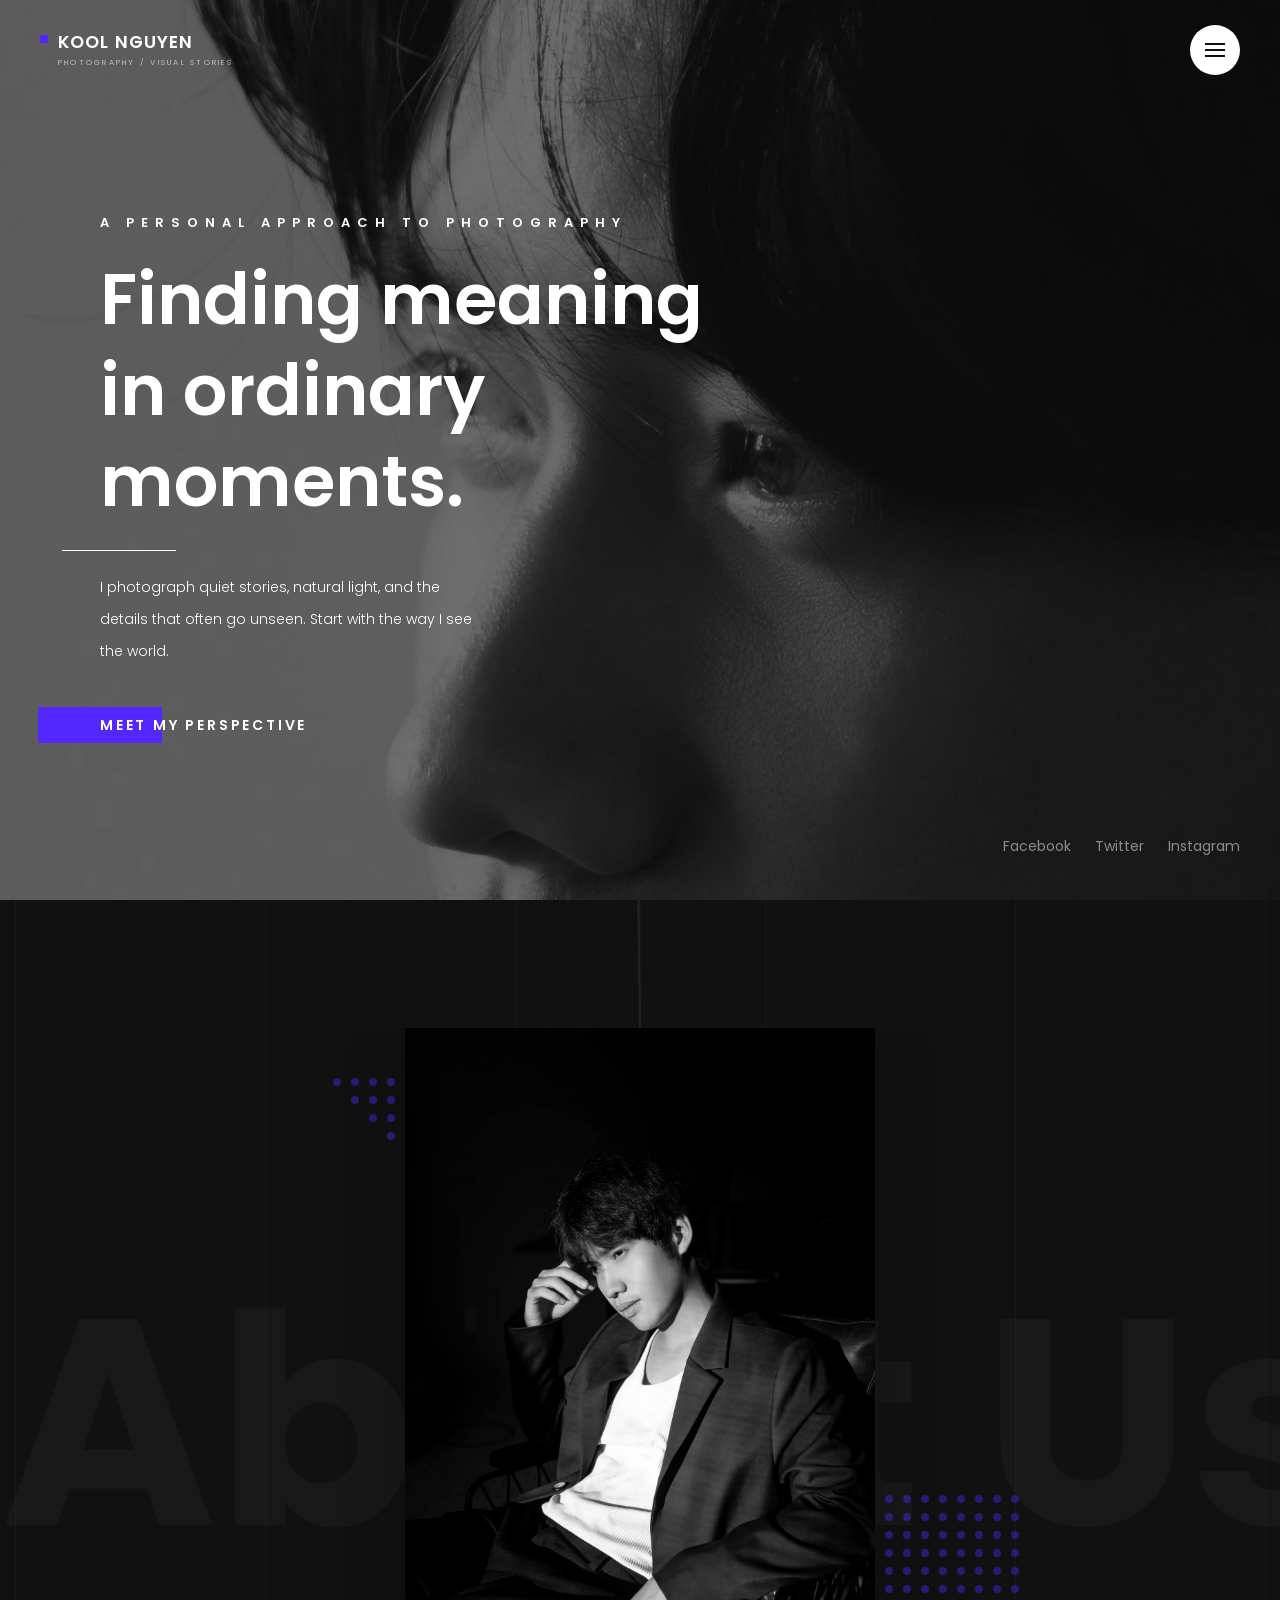
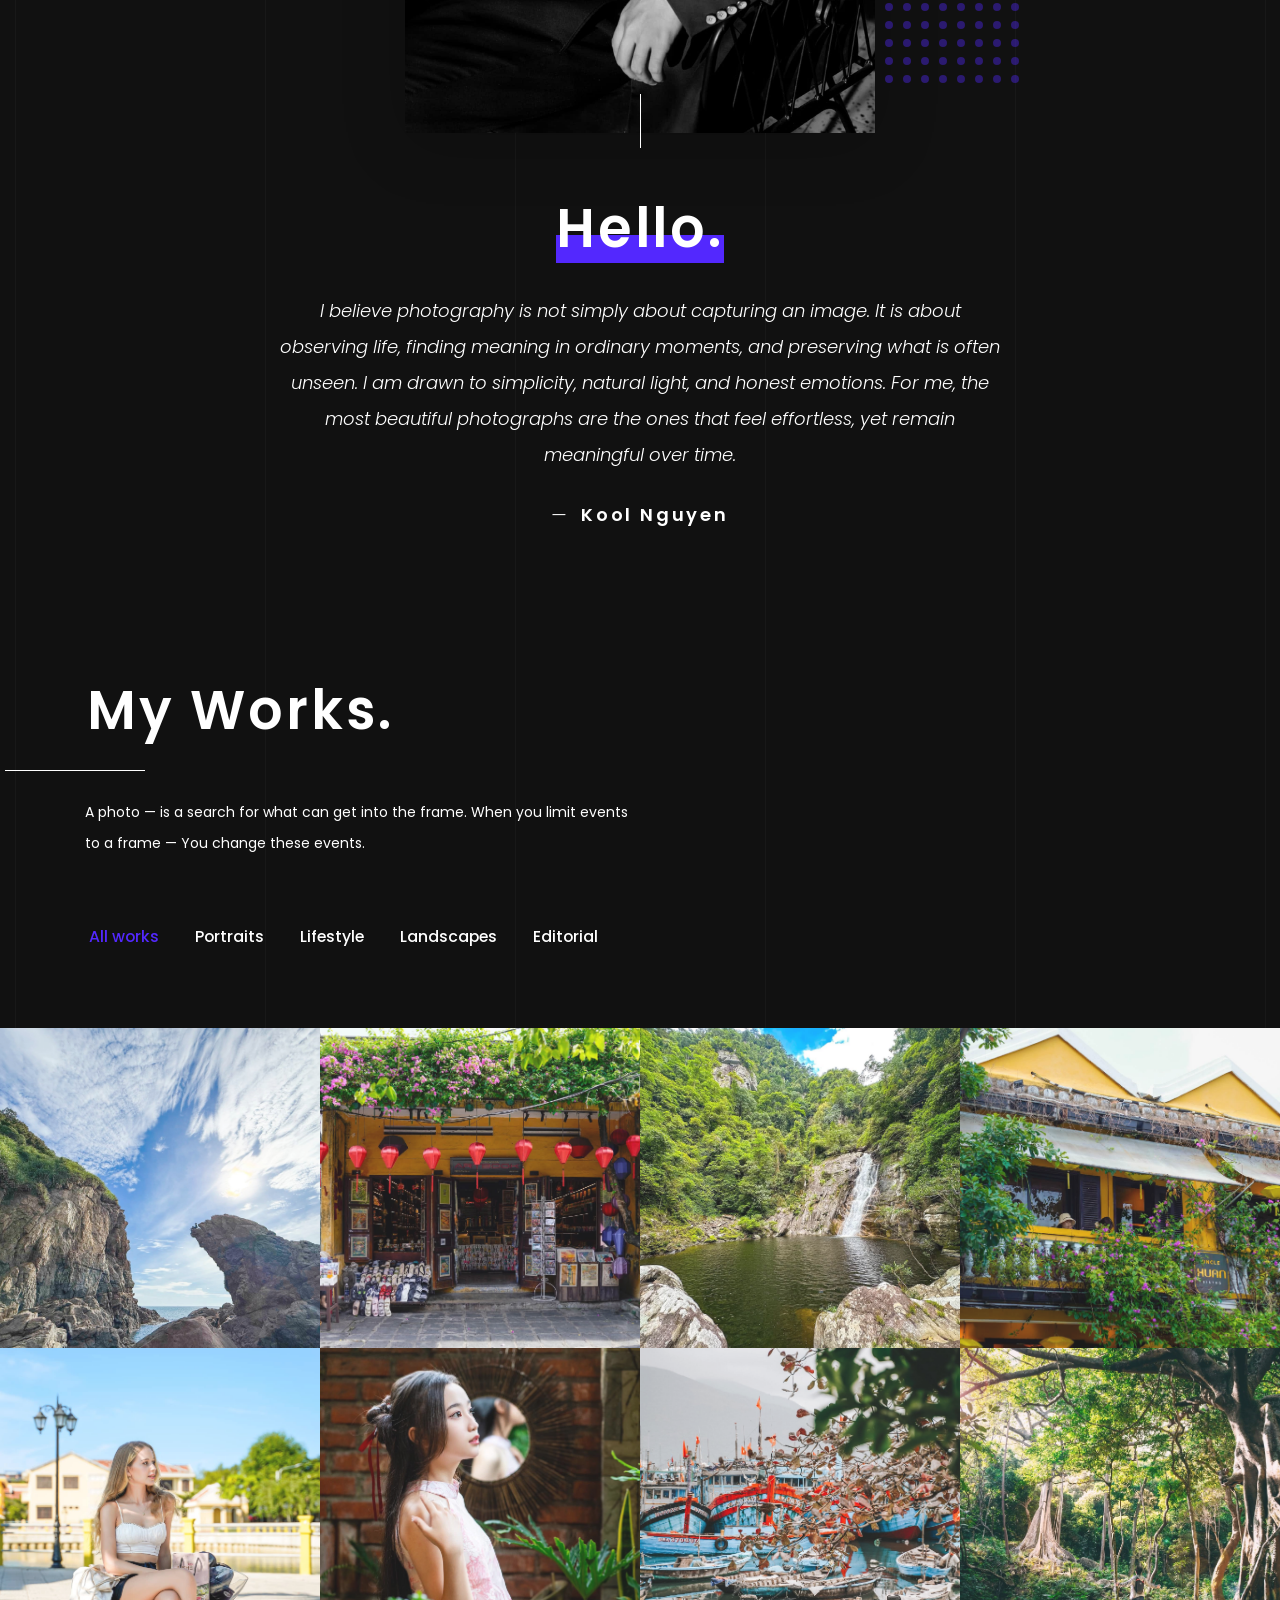
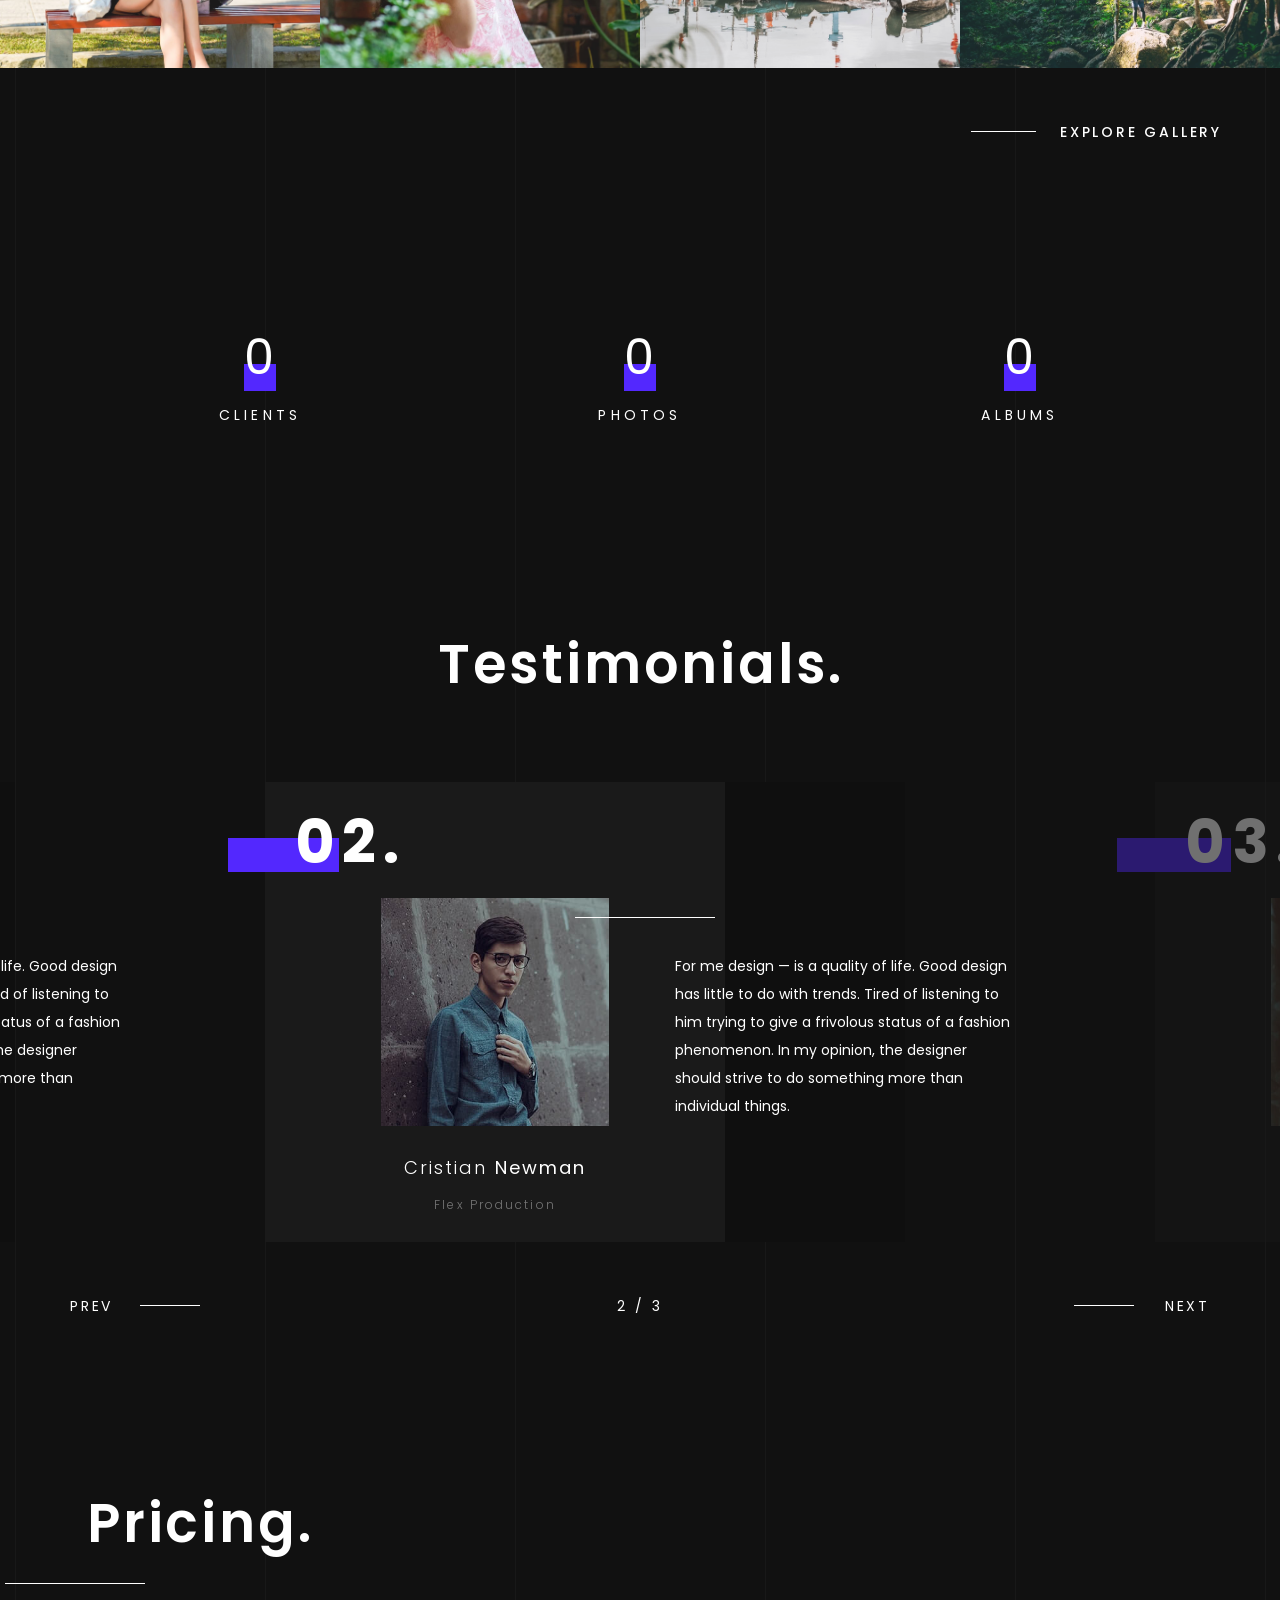
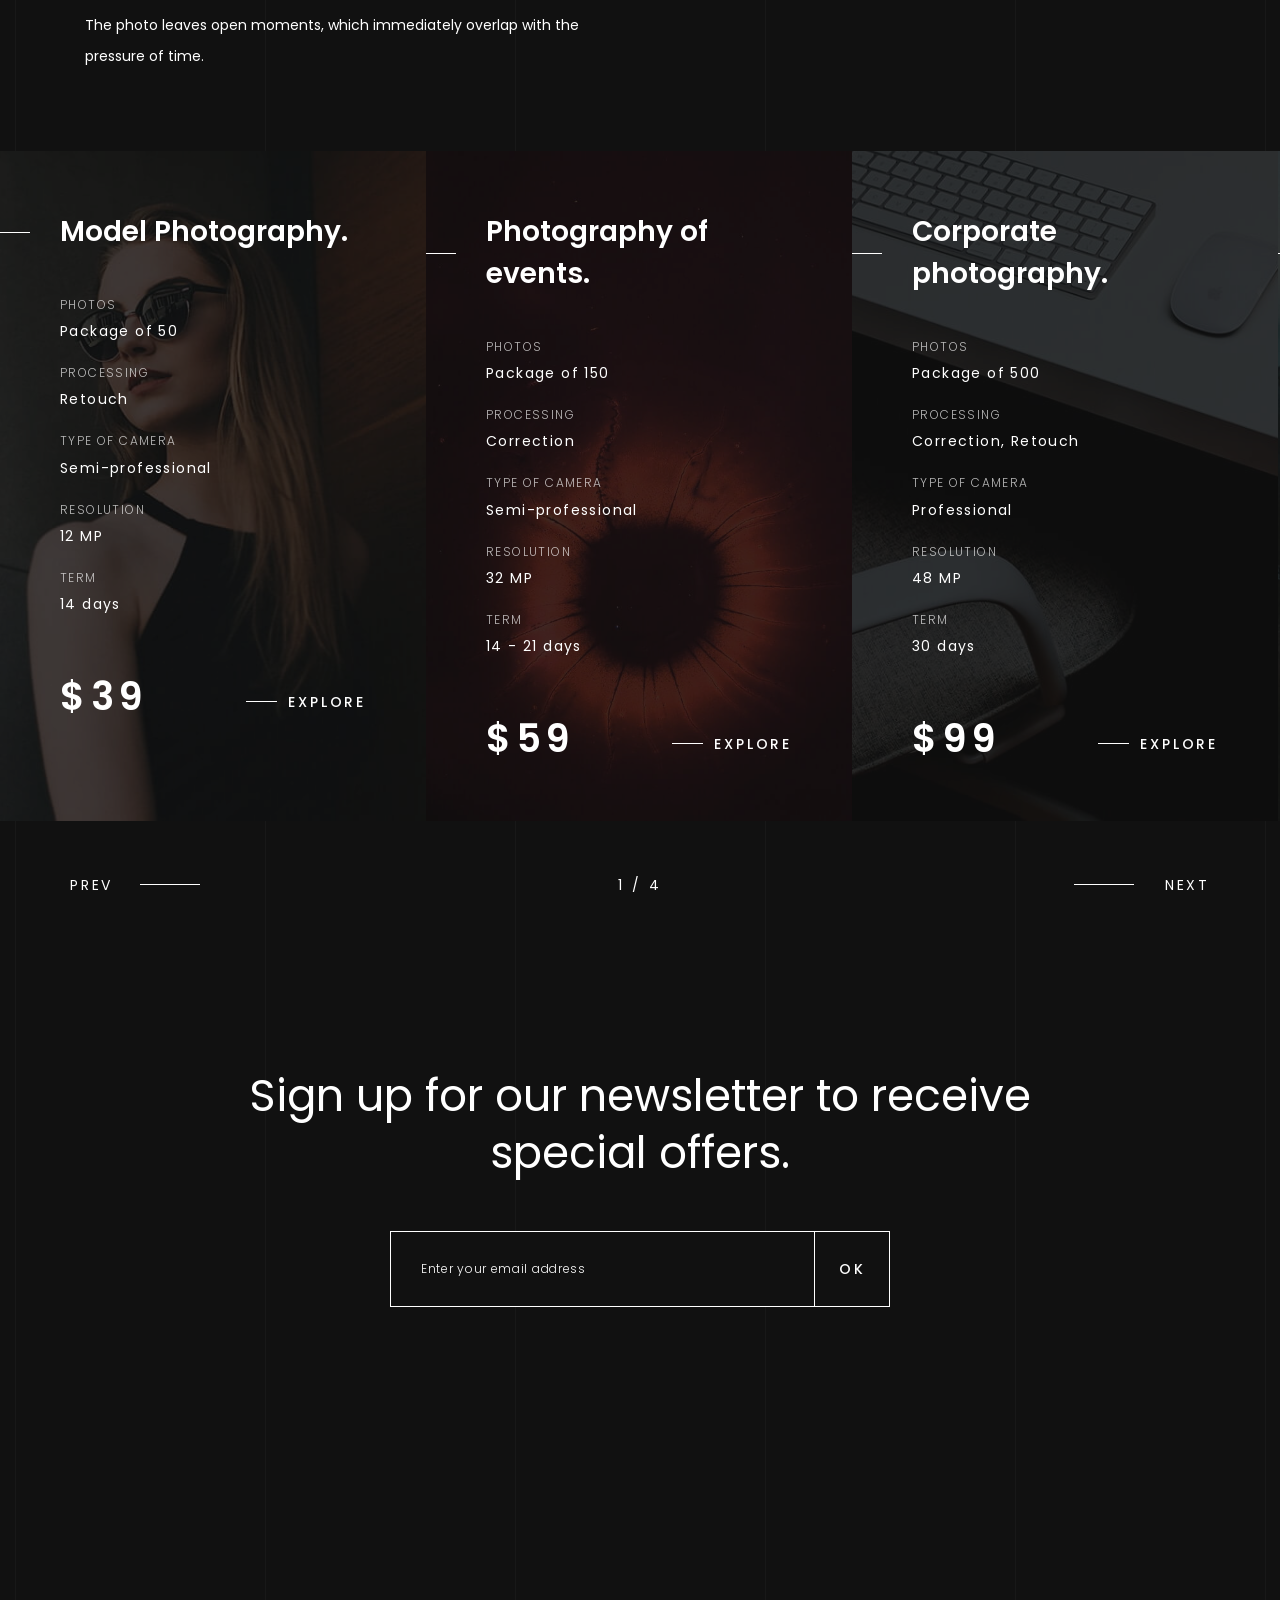
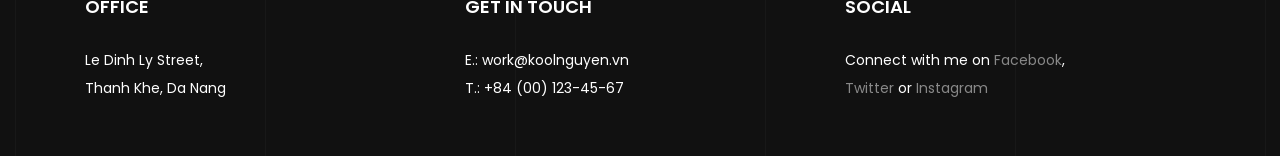
==== commit 2881f4c2: "update" ====
--- a/index.html
+++ b/index.html
@@ -47,7 +47,6 @@
 			<span class="hamburger__line"></span>
 			<span class="hamburger__line"></span>
 			<span class="hamburger__line"></span>
-			<span class="hamburger__text">Menu</span>
 		</div>
 	</nav>
 	<!-- /Header -->
@@ -58,10 +57,10 @@
 			<div class="hero__caption" data-start="opacity:1; transform[swing]:translateY(0px)"
 				data-500-start="opacity:0; transform[swing]:translateY(-100px)">
 				<div class="hero__row">
-					<h6 class="title__h6 title__overhead">a personal approach to photography</h6>
-					<h1 class="title__h1 hero__title hero__title_line">Finding meaning<br />in ordinary moments.</h1>
-					<p class="hero__description">I photograph quiet stories, natural light, and the details that often go unseen. Start with the way I see the world.</p>
-					<a class="btn hero__btn" href="#hello">Meet my perspective</a>
+					<h6 class="title__h6 title__overhead" data-i18n="hero.overhead">a personal approach to photography</h6>
+					<h1 class="title__h1 hero__title hero__title_line" data-i18n="hero.title">Finding meaning<br />in ordinary moments.</h1>
+					<p class="hero__description" data-i18n="hero.description">I photograph quiet stories, natural light, and the details that often go unseen. Start with the way I see the world.</p>
+					<a class="btn hero__btn" href="#hello" data-i18n="hero.cta">Meet my perspective</a>
 				</div>
 			</div>
 		</div>
@@ -84,9 +83,9 @@
 			<div class="row justify-content-center">
 				<div class="col-12 col-lg-8 col__quote text-center" data-bottom="transform[swing]:translateY(0px)"
 					data--400-top="transform[swing]:translateY(-100px)">
-					<h2 class="title__section title__h1 title_decoration title_vertical-line-top">Hello.</h2>
+					<h2 class="title__section title__h1 title_decoration title_vertical-line-top" data-i18n="hello.title">Hello.</h2>
 					<blockquote class="block-quote block-quote__about">
-						<p>I believe photography is not simply about capturing an image. It is about observing life,
+						<p data-i18n="hello.quote">I believe photography is not simply about capturing an image. It is about observing life,
 							finding meaning in ordinary moments, and preserving what is often unseen. I am drawn to
 							simplicity, natural light, and honest emotions. For me, the most beautiful photographs are
 							the ones that feel effortless, yet remain meaningful over time.</p>
@@ -105,20 +104,19 @@
 		<div class="container">
 			<div class="row">
 				<div class="col section__header-wrap">
-					<h2 class="title__section title__h1 title_horizontal-line"><span class="reveal reveal_gray">My
-							Works.</span></h2>
-					<p class="section__subtitle">A photo — is a search for what can get into the frame. When you limit
+						<h2 class="title__section title__h1 title_horizontal-line"><span class="reveal reveal_gray" data-i18n="works.title">My Works.</span></h2>
+						<p class="section__subtitle" data-i18n="works.subtitle">A photo — is a search for what can get into the frame. When you limit
 						events to a frame — You change these events.</p>
 				</div>
 				<div class="col-12 works-filter-wrap">
 					<div class="select works-filter">
-						<span class="placeholder">Select category</span>
+						<span class="placeholder" data-i18n="works.filter">Select category</span>
 						<ul class="filter">
-							<li class="filter__item active" data-filter="*"><a class="filter__link active" href="#filter">All works</a></li>
-							<li class="filter__item" data-filter=".category-portraits"><a class="filter__link" href="#filter">Portraits</a></li>
-							<li class="filter__item" data-filter=".category-lifestyle"><a class="filter__link" href="#filter">Lifestyle</a></li>
-							<li class="filter__item" data-filter=".category-landscapes"><a class="filter__link" href="#filter">Landscapes</a></li>
-							<li class="filter__item" data-filter=".category-editorial"><a class="filter__link" href="#filter">Editorial</a></li>
+							<li class="filter__item active" data-filter="*"><a class="filter__link active" href="#filter" data-i18n="works.all">All works</a></li>
+							<li class="filter__item" data-filter=".category-portraits"><a class="filter__link" href="#filter" data-i18n="works.portraits">Portraits</a></li>
+							<li class="filter__item" data-filter=".category-lifestyle"><a class="filter__link" href="#filter" data-i18n="works.lifestyle">Lifestyle</a></li>
+							<li class="filter__item" data-filter=".category-landscapes"><a class="filter__link" href="#filter" data-i18n="works.landscapes">Landscapes</a></li>
+							<li class="filter__item" data-filter=".category-editorial"><a class="filter__link" href="#filter" data-i18n="works.editorial">Editorial</a></li>
 						</ul>
 						<input type="hidden" name="works-category" />
 					</div>
@@ -233,7 +231,7 @@
 				</figure>
 			</div>
 
-			<a href="#" class="btn-link btn-link_right">explore gallery</a>
+			<a href="#" class="btn-link btn-link_right" data-i18n="works.explore">explore gallery</a>
 		</div>
 	</section>
 	<!-- /My Works -->
@@ -245,19 +243,19 @@
 				<div class="col-12 col-md-4">
 					<div class="counter">
 						<div class="counter__date title_decoration">300</div>
-						<div class="counter__name">Clients</div>
+						<div class="counter__name" data-i18n="stats.clients">Clients</div>
 					</div>
 				</div>
 				<div class="col-12 col-md-4">
 					<div class="counter">
 						<div class="counter__date title_decoration">4357</div>
-						<div class="counter__name">Photos</div>
+						<div class="counter__name" data-i18n="stats.photos">Photos</div>
 					</div>
 				</div>
 				<div class="col-12 col-md-4">
 					<div class="counter counter_last-child">
 						<div class="counter__date title_decoration">500</div>
-						<div class="counter__name">Albums</div>
+						<div class="counter__name" data-i18n="stats.albums">Albums</div>
 					</div>
 				</div>
 			</div>
@@ -271,7 +269,7 @@
 			<div class="row">
 				<div class="col section__header-wrap">
 					<h2 class="title__section title__h1 title_center"><span
-							class="reveal reveal_gray">Testimonials.</span></h2>
+											class="reveal reveal_gray" data-i18n="testimonials.title">Testimonials.</span></h2>
 				</div>
 			</div>
 		</div>
@@ -293,7 +291,7 @@
 						</div>
 					</div>
 					<div class="item__block-description">
-						<p>For me design — is a quality of life. Good design has little to do with trends. Tired of
+						<p data-i18n="testimonials.one">For me design — is a quality of life. Good design has little to do with trends. Tired of
 							listening to him trying to give a frivolous status of a fashion phenomenon. In my opinion,
 							the designer should strive to do something more than individual things.</p>
 					</div>
@@ -315,7 +313,7 @@
 						</div>
 					</div>
 					<div class="item__block-description">
-						<p>For me design — is a quality of life. Good design has little to do with trends. Tired of
+						<p data-i18n="testimonials.two">For me design — is a quality of life. Good design has little to do with trends. Tired of
 							listening to him trying to give a frivolous status of a fashion phenomenon. In my opinion,
 							the designer should strive to do something more than individual things.</p>
 					</div>
@@ -337,10 +335,160 @@
 						</div>
 					</div>
 					<div class="item__block-description">
-						<p>I like people with a sophisticated mind and at the same time simple in communication. These
+						<p data-i18n="testimonials.three">I like people with a sophisticated mind and at the same time simple in communication. These
 							qualities can be combined quite naturally. However, objects, like people, look pathetic if
 							these properties are connected in them artificially.</p>
 					</div>
+				</div>
+				<!-- /Item -->
+			</div>
+
+			<!-- Control -->
+			<div class="swiper-control">
+				<div class="swiper-pagination"></div>
+						<div class="swiper-button-next" data-i18n="common.next">NEXT</div>
+						<div class="swiper-button-prev" data-i18n="common.prev">PREV</div>
+			</div>
+		</div>
+	</section>
+	<!-- /Testimonials -->
+
+	<!-- Pricing -->
+	<section class="section">
+		<div class="container">
+			<div class="row">
+				<div class="col section__header-wrap">
+					<h2 class="title__section title__h1 title_horizontal-line"><span
+											class="reveal reveal_gray" data-i18n="pricing.title">Pricing.</span></h2>
+							<p class="section__subtitle" data-i18n="pricing.subtitle">The photo leaves open moments, which immediately overlap with the
+						pressure of time.</p>
+				</div>
+			</div>
+		</div>
+
+		<div class="pricing-grid swiper-container">
+			<div class="swiper-wrapper">
+				<!-- Item -->
+				<div class="swiper-slide pricing-grid__item pricing-grid__item_one"
+					style="background-image: url(img/image_pricing_01.jpg)">
+					<h4 class="title__h4" data-i18n="pricing.model">Model Photography.</h4>
+					<div class="pricing-options">
+						<div class="pricing-options__name" data-i18n="pricing.photos">Photos</div>
+						<div class="pricing-options__included" data-i18n="pricing.package50">Package of 50</div>
+					</div>
+					<div class="pricing-options">
+						<div class="pricing-options__name" data-i18n="pricing.processing">Processing</div>
+						<div class="pricing-options__included" data-i18n="pricing.retouch">Retouch</div>
+					</div>
+					<div class="pricing-options">
+						<div class="pricing-options__name" data-i18n="pricing.camera">Type of camera</div>
+						<div class="pricing-options__included" data-i18n="pricing.semiProfessional">Semi-professional</div>
+					</div>
+					<div class="pricing-options">
+						<div class="pricing-options__name" data-i18n="pricing.resolution">Resolution</div>
+						<div class="pricing-options__included">12 MP</div>
+					</div>
+					<div class="pricing-options">
+						<div class="pricing-options__name" data-i18n="pricing.term">Term</div>
+						<div class="pricing-options__included" data-i18n="pricing.14days">14 days</div>
+					</div>
+					<footer class="pricing-footer">
+						<div class="price">$39</div>
+						<a href="#price" class="btn-link btn-link_right" data-i18n="pricing.explore">Explore</a>
+					</footer>
+				</div>
+				<!-- /Item -->
+
+				<!-- Item -->
+				<div class="swiper-slide pricing-grid__item pricing-grid__item_two"
+					style="background-image: url(img/image_pricing_02.jpg)">
+					<h4 class="title__h4" data-i18n="pricing.events">Photography of events.</h4>
+					<div class="pricing-options">
+						<div class="pricing-options__name" data-i18n="pricing.photos">Photos</div>
+						<div class="pricing-options__included" data-i18n="pricing.package150">Package of 150</div>
+					</div>
+					<div class="pricing-options">
+						<div class="pricing-options__name" data-i18n="pricing.processing">Processing</div>
+						<div class="pricing-options__included" data-i18n="pricing.correction">Correction</div>
+					</div>
+					<div class="pricing-options">
+						<div class="pricing-options__name" data-i18n="pricing.camera">Type of camera</div>
+						<div class="pricing-options__included" data-i18n="pricing.semiProfessional">Semi-professional</div>
+					</div>
+					<div class="pricing-options">
+						<div class="pricing-options__name" data-i18n="pricing.resolution">Resolution</div>
+						<div class="pricing-options__included">32 MP</div>
+					</div>
+					<div class="pricing-options">
+						<div class="pricing-options__name" data-i18n="pricing.term">Term</div>
+						<div class="pricing-options__included" data-i18n="pricing.14to21days">14 - 21 days</div>
+					</div>
+					<footer class="pricing-footer">
+						<div class="price">$59</div>
+						<a href="#price" class="btn-link btn-link_right" data-i18n="pricing.explore">Explore</a>
+					</footer>
+				</div>
+				<!-- /Item -->
+
+				<!-- Item -->
+				<div class="swiper-slide pricing-grid__item pricing-grid__item_three"
+					style="background-image: url(img/image_pricing_03.jpg)">
+					<h4 class="title__h4" data-i18n="pricing.corporate">Corporate photography.</h4>
+					<div class="pricing-options">
+						<div class="pricing-options__name" data-i18n="pricing.photos">Photos</div>
+						<div class="pricing-options__included" data-i18n="pricing.package500">Package of 500</div>
+					</div>
+					<div class="pricing-options">
+						<div class="pricing-options__name" data-i18n="pricing.processing">Processing</div>
+						<div class="pricing-options__included" data-i18n="pricing.correctionRetouch">Correction, Retouch</div>
+					</div>
+					<div class="pricing-options">
+						<div class="pricing-options__name" data-i18n="pricing.camera">Type of camera</div>
+						<div class="pricing-options__included" data-i18n="pricing.professional">Professional</div>
+					</div>
+					<div class="pricing-options">
+						<div class="pricing-options__name" data-i18n="pricing.resolution">Resolution</div>
+						<div class="pricing-options__included">48 MP</div>
+					</div>
+					<div class="pricing-options">
+						<div class="pricing-options__name" data-i18n="pricing.term">Term</div>
+						<div class="pricing-options__included" data-i18n="pricing.30days">30 days</div>
+					</div>
+					<footer class="pricing-footer">
+						<div class="price">$99</div>
+						<a href="#price" class="btn-link btn-link_right" data-i18n="pricing.explore">Explore</a>
+					</footer>
+				</div>
+				<!-- /Item -->
+
+				<!-- Item -->
+				<div class="swiper-slide pricing-grid__item pricing-grid__item_four"
+					style="background-image: url(img/image_pricing_05.jpg)">
+					<h4 class="title__h4" data-i18n="pricing.movies">Photography for movies.</h4>
+					<div class="pricing-options">
+						<div class="pricing-options__name" data-i18n="pricing.photos">Photos</div>
+						<div class="pricing-options__included" data-i18n="pricing.unlimited">Unlimited</div>
+					</div>
+					<div class="pricing-options">
+						<div class="pricing-options__name" data-i18n="pricing.processing">Processing</div>
+						<div class="pricing-options__included" data-i18n="pricing.allInstallation">All types of installation</div>
+					</div>
+					<div class="pricing-options">
+						<div class="pricing-options__name" data-i18n="pricing.camera">Type of camera</div>
+						<div class="pricing-options__included" data-i18n="pricing.professional">Professional</div>
+					</div>
+					<div class="pricing-options">
+						<div class="pricing-options__name" data-i18n="pricing.resolution">Resolution</div>
+						<div class="pricing-options__included">68 MP</div>
+					</div>
+					<div class="pricing-options">
+						<div class="pricing-options__name" data-i18n="pricing.term">Term</div>
+						<div class="pricing-options__included" data-i18n="pricing.individual">Individual</div>
+					</div>
+					<footer class="pricing-footer">
+						<div class="price price_small" data-i18n="pricing.individual">Individual</div>
+						<a href="#price" class="btn-link btn-link_right" data-i18n="pricing.explore">Explore</a>
+					</footer>
 				</div>
 				<!-- /Item -->
 			</div>
@@ -353,156 +501,6 @@
 			</div>
 		</div>
 	</section>
-	<!-- /Testimonials -->
-
-	<!-- Pricing -->
-	<section class="section">
-		<div class="container">
-			<div class="row">
-				<div class="col section__header-wrap">
-					<h2 class="title__section title__h1 title_horizontal-line"><span
-							class="reveal reveal_gray">Pricing.</span></h2>
-					<p class="section__subtitle">The photo leaves open moments, which immediately overlap with the
-						pressure of time.</p>
-				</div>
-			</div>
-		</div>
-
-		<div class="pricing-grid swiper-container">
-			<div class="swiper-wrapper">
-				<!-- Item -->
-				<div class="swiper-slide pricing-grid__item pricing-grid__item_one"
-					style="background-image: url(img/image_pricing_01.jpg)">
-					<h4 class="title__h4">Model Photography.</h4>
-					<div class="pricing-options">
-						<div class="pricing-options__name">Photos</div>
-						<div class="pricing-options__included">Package of 50</div>
-					</div>
-					<div class="pricing-options">
-						<div class="pricing-options__name">Processing</div>
-						<div class="pricing-options__included">Retouch</div>
-					</div>
-					<div class="pricing-options">
-						<div class="pricing-options__name">Type of camera</div>
-						<div class="pricing-options__included">Semi-professional</div>
-					</div>
-					<div class="pricing-options">
-						<div class="pricing-options__name">Resolution</div>
-						<div class="pricing-options__included">12 MP</div>
-					</div>
-					<div class="pricing-options">
-						<div class="pricing-options__name">Term</div>
-						<div class="pricing-options__included">14 days</div>
-					</div>
-					<footer class="pricing-footer">
-						<div class="price">$39</div>
-						<a href="#price" class="btn-link btn-link_right">Explore</a>
-					</footer>
-				</div>
-				<!-- /Item -->
-
-				<!-- Item -->
-				<div class="swiper-slide pricing-grid__item pricing-grid__item_two"
-					style="background-image: url(img/image_pricing_02.jpg)">
-					<h4 class="title__h4">Photography of events.</h4>
-					<div class="pricing-options">
-						<div class="pricing-options__name">Photos</div>
-						<div class="pricing-options__included">Package of 150</div>
-					</div>
-					<div class="pricing-options">
-						<div class="pricing-options__name">Processing</div>
-						<div class="pricing-options__included">Correction</div>
-					</div>
-					<div class="pricing-options">
-						<div class="pricing-options__name">Type of camera</div>
-						<div class="pricing-options__included">Semi-professional</div>
-					</div>
-					<div class="pricing-options">
-						<div class="pricing-options__name">Resolution</div>
-						<div class="pricing-options__included">32 MP</div>
-					</div>
-					<div class="pricing-options">
-						<div class="pricing-options__name">Term</div>
-						<div class="pricing-options__included">14 - 21 days</div>
-					</div>
-					<footer class="pricing-footer">
-						<div class="price">$59</div>
-						<a href="#price" class="btn-link btn-link_right">Explore</a>
-					</footer>
-				</div>
-				<!-- /Item -->
-
-				<!-- Item -->
-				<div class="swiper-slide pricing-grid__item pricing-grid__item_three"
-					style="background-image: url(img/image_pricing_03.jpg)">
-					<h4 class="title__h4">Corporate photography.</h4>
-					<div class="pricing-options">
-						<div class="pricing-options__name">Photos</div>
-						<div class="pricing-options__included">Package of 500</div>
-					</div>
-					<div class="pricing-options">
-						<div class="pricing-options__name">Processing</div>
-						<div class="pricing-options__included">Correction, Retouch</div>
-					</div>
-					<div class="pricing-options">
-						<div class="pricing-options__name">Type of camera</div>
-						<div class="pricing-options__included">Professional</div>
-					</div>
-					<div class="pricing-options">
-						<div class="pricing-options__name">Resolution</div>
-						<div class="pricing-options__included">48 MP</div>
-					</div>
-					<div class="pricing-options">
-						<div class="pricing-options__name">Term</div>
-						<div class="pricing-options__included">30 days</div>
-					</div>
-					<footer class="pricing-footer">
-						<div class="price">$99</div>
-						<a href="#price" class="btn-link btn-link_right">Explore</a>
-					</footer>
-				</div>
-				<!-- /Item -->
-
-				<!-- Item -->
-				<div class="swiper-slide pricing-grid__item pricing-grid__item_four"
-					style="background-image: url(img/image_pricing_05.jpg)">
-					<h4 class="title__h4">Photography for movies.</h4>
-					<div class="pricing-options">
-						<div class="pricing-options__name">Photos</div>
-						<div class="pricing-options__included">Unlimited</div>
-					</div>
-					<div class="pricing-options">
-						<div class="pricing-options__name">Processing</div>
-						<div class="pricing-options__included">All types of installation</div>
-					</div>
-					<div class="pricing-options">
-						<div class="pricing-options__name">Type of camera</div>
-						<div class="pricing-options__included">Professional</div>
-					</div>
-					<div class="pricing-options">
-						<div class="pricing-options__name">Resolution</div>
-						<div class="pricing-options__included">68 MP</div>
-					</div>
-					<div class="pricing-options">
-						<div class="pricing-options__name">Term</div>
-						<div class="pricing-options__included">Individual</div>
-					</div>
-					<footer class="pricing-footer">
-						<div class="price price_small">Individual</div>
-						<a href="#price" class="btn-link btn-link_right">Explore</a>
-					</footer>
-				</div>
-				<!-- /Item -->
-			</div>
-
-			<!-- Control -->
-			<div class="swiper-control">
-				<div class="swiper-pagination"></div>
-				<div class="swiper-button-next">NEXT</div>
-				<div class="swiper-button-prev">PREV</div>
-			</div>
-		</div>
-	</section>
 	<!-- /Pricing -->
 
 	<!-- Newsletter -->
@@ -510,15 +508,14 @@
 		<div class="container">
 			<div class="row justify-content-center">
 				<div class="col-12 col-lg-9 section__header-wrap">
-					<h2 class="title title__h2 title_center title_normal"><span class="reveal reveal_gray">Sign up for
-							our newsletter to receive special offers.</span></h2>
+					<h2 class="title title__h2 title_center title_normal"><span class="reveal reveal_gray" data-i18n="newsletter.title">Sign up for our newsletter to receive special offers.</span></h2>
 				</div>
 			</div>
 
 			<div class="form-group">
 				<form class="subscribe-form" data-toggle="validator">
 					<div class="subscribe-form__inner">
-						<input type="email" class="form-control _big email_valid" placeholder="Enter your email address"
+						<input type="email" class="form-control _big email_valid" data-i18n-placeholder="newsletter.placeholder" placeholder="Enter your email address"
 							required data-error="Please, enter your email.">
 						<button type="submit" class="btn-subscribe">OK</button>
 					</div>
@@ -533,22 +530,22 @@
 		<div class="container">
 			<div class="row">
 				<div class="col-md-6 col-lg-4">
-					<h5 class="title title__h6 text_uppercase">Office</h5>
+					<h5 class="title title__h6 text_uppercase" data-i18n="footer.office">Office</h5>
 					<ul class="footer__contacts list-unstyled">
 						<li>Le Dinh Ly Street,<br />Thanh Khe, Da Nang</li>
 					</ul>
 				</div>
 				<div class="col-md-6 col-lg-4">
-					<h5 class="title title__h6 text_uppercase">Get in touch</h5>
+					<h5 class="title title__h6 text_uppercase" data-i18n="footer.contact">Get in touch</h5>
 					<ul class="footer__contacts list-unstyled">
 						<li>E.: work@koolnguyen.vn</li>
 						<li>T.: +84 (00) 123-45-67</li>
 					</ul>
 				</div>
 				<div class="col-md-6 col-lg-4">
-					<h5 class="title title__h6 text_uppercase">Social</h5>
+					<h5 class="title title__h6 text_uppercase" data-i18n="footer.social">Social</h5>
 					<ul class="footer__contacts list-unstyled">
-						<li>Connect with me on <a class="link_decoration" href="#">Facebook</a>,<br /><a
+						<li><span data-i18n="footer.connect">Connect with me on</span> <a class="link_decoration" href="#">Facebook</a>,<br /><a
 								class="link_decoration" href="#">Twitter</a> or <a class="link_decoration"
 								href="#">Instagram</a></li>
 					</ul>
@@ -563,16 +560,29 @@
 			<div class="dl-menu__wrap dl-menuwrapper">
 				<ul class="dl-menu dl-menuopen">
 					<li>
-						<a href="index.html">Home</a>
+						<a href="index.html" data-i18n="menu.home">Home</a>
 					</li>
-					<li><a href="#">About Me</a></li>
+					<li><a href="about.html" data-i18n="menu.about">About Me</a></li>
 					<li>
-						<a href="#">Works</a>
+						<a href="gallery.html" data-i18n="menu.works">Works</a>
 					</li>
 					<li>
-						<a href="#">Blog</a>
+						<a href="blog.html" data-i18n="menu.blog">Blog</a>
 					</li>
-					<li><a href="#">Contact</a></li>
+					<li><a href="contact.html" data-i18n="menu.contact">Contact</a></li>
+					<li>
+						<button class="theme-toggle theme-toggle-menu" type="button" aria-label="Switch to light theme" aria-pressed="false">
+							<i class="theme-toggle__icon theme-toggle__icon_sun fa fa-sun-o" aria-hidden="true"></i>
+							<i class="theme-toggle__icon theme-toggle__icon_moon fa fa-moon-o" aria-hidden="true"></i>
+							<span class="theme-toggle__label">Light Mode</span>
+						</button>
+					</li>
+					<li>
+						<button class="language-toggle" id="language-toggle" type="button" aria-label="Switch to Vietnamese" aria-pressed="false">
+							<span class="language-toggle__option language-toggle__option_en">EN</span>
+							<span class="language-toggle__option language-toggle__option_vi">VI</span>
+						</button>
+					</li>
 				</ul>
 			</div>
 		</div>
@@ -625,6 +635,7 @@
 	<script src="js/plugins.js" type="text/javascript"></script>
 	<script src="js/siriwave.js" type="text/javascript"></script>
 	<script src="js/common.js" type="text/javascript"></script>
+	<script src="js/index.js" type="text/javascript"></script>
 
 </body>
 </html>
--- a/style/style.css
+++ b/style/style.css
@@ -382,6 +382,7 @@
   width: 40%;
   transition: all 0.6s cubic-bezier(0.7, 0, 0.3, 1);
 }
+
 .btn-link:hover {
   color: inherit;
   text-decoration: none;
@@ -394,6 +395,9 @@
   float: right;
 }
 
+.light-theme .btn-link::after {
+    background: #1b1b1b;
+}
 @keyframes anim-ripple {
   0% {
     opacity: 0;
@@ -566,8 +570,6 @@
 .works-filter-wrap {
   margin-top: -18px;
   margin-bottom: 48px;
-}
-.works-filter {
 }
 @media only screen and (max-width: 580px) {
   .works-filter-wrap {
@@ -934,6 +936,109 @@
   position: absolute;
   top: 5px;
   width: 8px;
+}
+.language-toggle {
+  align-items: center;
+  background: none;
+  border: 1px solid #ffffff;
+  border-radius: 40px;
+  box-sizing: border-box;
+  cursor: pointer;
+  display: inline-flex;
+  font-family: "Poppins", sans-serif;
+  font-size: .78rem;
+  font-weight: 600;
+  height: 39px;
+  justify-content: space-between;
+  letter-spacing: 0;
+  overflow: hidden;
+  padding: 0;
+  text-transform: uppercase;
+  width: 83px;
+  position: relative;
+}
+.language-toggle::before {
+  background: #ffffff;
+  border-radius: 34px;
+  content: '';
+  height: 33px;
+  left: 2px;
+  position: absolute;
+  top: 2px;
+  transform: translateX(0);
+  transition: transform .3s ease;
+  width: 38px;
+  z-index: 0;
+}
+.language-toggle.is-vietnamese::before {
+  transform: translateX(100%);
+}
+.language-toggle__option {
+  align-items: center;
+  color: #ffffff;
+  display: inline-flex;
+  height: 34px;
+  justify-content: center;
+  position: relative;
+  transition: color .3s ease;
+  width: 50%;
+  z-index: 1;
+}
+.language-toggle:not(.is-vietnamese) .language-toggle__option_en,
+.language-toggle.is-vietnamese .language-toggle__option_vi {
+  color: #1b1b1b;
+}
+.light-theme .language-toggle {
+    border: 1px solid #1b1b1b;
+}
+
+.light-theme .language-toggle__option {
+    color: #1b1b1b;
+}
+
+.light-theme .language-toggle:not(.is-vietnamese) .language-toggle__option_en, .light-theme .language-toggle.is-vietnamese .language-toggle__option_vi {
+    color: #fff;
+}
+
+.light-theme .language-toggle::before {
+    background: #1b1b1b;
+}
+
+.theme-toggle {
+  align-items: center;
+  background: transparent;
+  border: 1px solid rgba(255, 255, 255, .4);
+  border-radius: 30px;
+  color: #fff;
+  cursor: pointer;
+  display: inline-flex;
+  font-family: "Poppins", sans-serif;
+  font-size: .68rem;
+  font-weight: 600;
+  gap: 8px;
+  letter-spacing: .12rem;
+  padding: 8px 13px;
+  position: absolute;
+  right: 110px;
+  top: 27px;
+  text-transform: uppercase;
+  transition: all .3s ease;
+}
+.theme-toggle-menu {
+  position: relative;
+  right: auto;
+  top: auto;
+}
+.theme-toggle:hover {
+  border-color: #5328fe;
+  color: #5328fe;
+}
+.theme-toggle__icon {
+  font-size: .95rem;
+  line-height: 1;
+}
+.theme-toggle__icon_moon {
+  display: none;
 }
 .brand-name {
   color: #fff;
@@ -2034,6 +2139,9 @@
   white-space: nowrap;
   z-index: -1;
 }
+.light-theme .text-decoration {
+    color: rgb(0 0 0 / 3%);
+}
 .text-decoration_bottom {
   top: auto;
   bottom: 0;
@@ -2498,6 +2606,9 @@
   width: 180px;
   z-index: -1;
 }
+.light-theme .client-carousel-item .item__block-author::after {
+  background-color: #f8f8f8;
+}
 @media only screen and (max-width: 991px) {
   .client-carousel-item .item__block-author {
     height: 360px;
@@ -2521,6 +2632,14 @@
   overflow: hidden;
   position: relative;
   width: 228px;
+}
+
+.light-theme .client-carousel-item .item__block-author {
+    background: #fff;
+}
+
+.light-theme .client-carousel-item .item__block-image {
+    background: #fff;
 }
 .client-carousel-item .item__block-image img {
   max-width: 100%;
@@ -2829,6 +2948,9 @@
 .swiper-control .swiper-button-next:hover {
   opacity: .5;
 }
+.light-theme .swiper-control .swiper-button-prev::after, .light-theme .swiper-control .swiper-button-next::after {
+    background: #1b1b1b;
+}
 @media only screen and (max-width: 580px) {
   .swiper-control .swiper-button-prev::after,
   .swiper-control .swiper-button-next::after {
@@ -2977,7 +3099,9 @@
   font-size: 1.4rem;
   letter-spacing: .2rem;
 }
-
+.light-theme .pricing-grid .swiper-wrapper .swiper-slide h4, .light-theme .pricing-grid .swiper-wrapper .swiper-slide {
+    color: #fff;
+}
 /* -----------------------------------------------------------------
     - Brands logos
 ----------------------------------------------------------------- */
@@ -3056,7 +3180,10 @@
   width: 76px;
   z-index: 2;
 }
-
+.light-theme .subscribe-form__inner .btn-subscribe {
+    color: #1b1b1b;
+    border-left-color: #1b1b1b;
+}
 /* -----------------------------------------------------------------
     - Section History
 ----------------------------------------------------------------- */
@@ -4333,7 +4460,7 @@
     margin-bottom: 14px;
   }
 }
-.footer::before {
+/* .footer::before {
   content: '';
   position: absolute;
   top: 0;
@@ -4341,7 +4468,7 @@
   background-color: #fff;
   height: 1px;
   width: 110px;
-}
+} */
 .footer__contacts {
   line-height: 2;
 }
@@ -4683,6 +4810,130 @@
     transform-origin: 50% 100% 0px;
   }
 }
+
+/* Light theme */
+.light-theme body {
+  background-color: #f3f1ed;
+  background-image: url(../images/line-maker.svg);
+  color: #1b1b1b;
+}
+.light-theme .navbar {
+  background-color: transparent;
+  color: #1b1b1b;
+}
+.light-theme .navbar.affix,
+.light-theme .navbar::before {
+  background-color: rgba(243, 241, 237, .94);
+}
+.light-theme .brand-name,
+.light-theme .title__h1,
+.light-theme .title__h2,
+.light-theme .title__h3,
+.light-theme .title__h4,
+.light-theme .title__h5,
+.light-theme .title__h6,
+.light-theme .title,
+.light-theme .section__subtitle,
+.light-theme .block-quote,
+.light-theme .footer,
+.light-theme .theme-toggle,
+.light-theme .hamburger__text,
+.light-theme .link_decoration,
+.light-theme .dl-menu__wrap ul li a {
+  color: #1b1b1b;
+}
+.light-theme .brand-tagline,
+.light-theme .loading-tagline {
+  color: rgba(27, 27, 27, .58);
+}
+.light-theme .theme-toggle {
+  border-color: rgba(27, 27, 27, .35);
+}
+.light-theme .theme-toggle__icon_sun {
+  display: none;
+}
+.light-theme .theme-toggle__icon_moon {
+  display: inline-block;
+}
+.light-theme .hamburger {
+  background-color: #1b1b1b;
+  box-shadow: 0 0 0 0px #1b1b1b;
+}
+.light-theme .hamburger:hover {
+  box-shadow: 0 0 0 3px #1b1b1b;
+}
+.light-theme .hamburger__line {
+  background-color: #f3f1ed;
+}
+.light-theme .hero::before {
+  background: rgba(243, 241, 237, .66);
+}
+.light-theme .hero {
+  color: #1b1b1b;
+}
+.light-theme .hero__title_line::before,
+.light-theme .title_horizontal-line::before,
+.light-theme .title_vertical-line-top::before,
+.light-theme .title_vertical-line-bottom::before {
+  background-color: #1b1b1b;
+}
+.light-theme .hero .next__arrow::after {
+  border-top-color: #1b1b1b;
+}
+.light-theme .section-counters,
+.light-theme .section-newsletter,
+.light-theme .footer {
+  color: #1b1b1b;
+}
+.light-theme input[type='text'],
+.light-theme input[type='email'],
+.light-theme input[type='password'],
+.light-theme textarea,
+.light-theme textarea.form-control {
+  background-color: #f3f1ed;
+  border-color: #1b1b1b;
+  color: #1b1b1b;
+}
+.light-theme .form-control::placeholder {
+  color: #1b1b1b;
+}
+.light-theme .popup,
+.light-theme .popup.popup__menu,
+.light-theme .loading {
+  background-color: #f3f1ed;
+  color: #1b1b1b;
+}
+.light-theme .popup.popup__menu {
+  background-image: url(../images/line-maker.svg);
+}
+.light-theme .loading::before {
+  background: #e6e2dc;
+}
+.light-theme .loading::after {
+  background: #ebe8e2;
+}
+.light-theme .loading-wrap .logotype {
+  color: #1b1b1b;
+}
+.light-theme .filter-categories__item a,
+.light-theme .filter__link,
+.light-theme .select .placeholder,
+.light-theme .btn-link,
+.light-theme .btn {
+  color: #1b1b1b;
+}
+.light-theme .filter-categories__item,
+.light-theme .filter__link:hover,
+.light-theme .select .placeholder,
+.light-theme .btn-link,
+.light-theme .btn:hover {
+  color: #fff;
+}
+.light-theme .select,
+.light-theme .select ul {
+  background-color: #f3f1ed;
+  border-color: #1b1b1b;
+}
 @media screen and (max-width: 580px) {
   .skrollable {
     transform: none !important;
